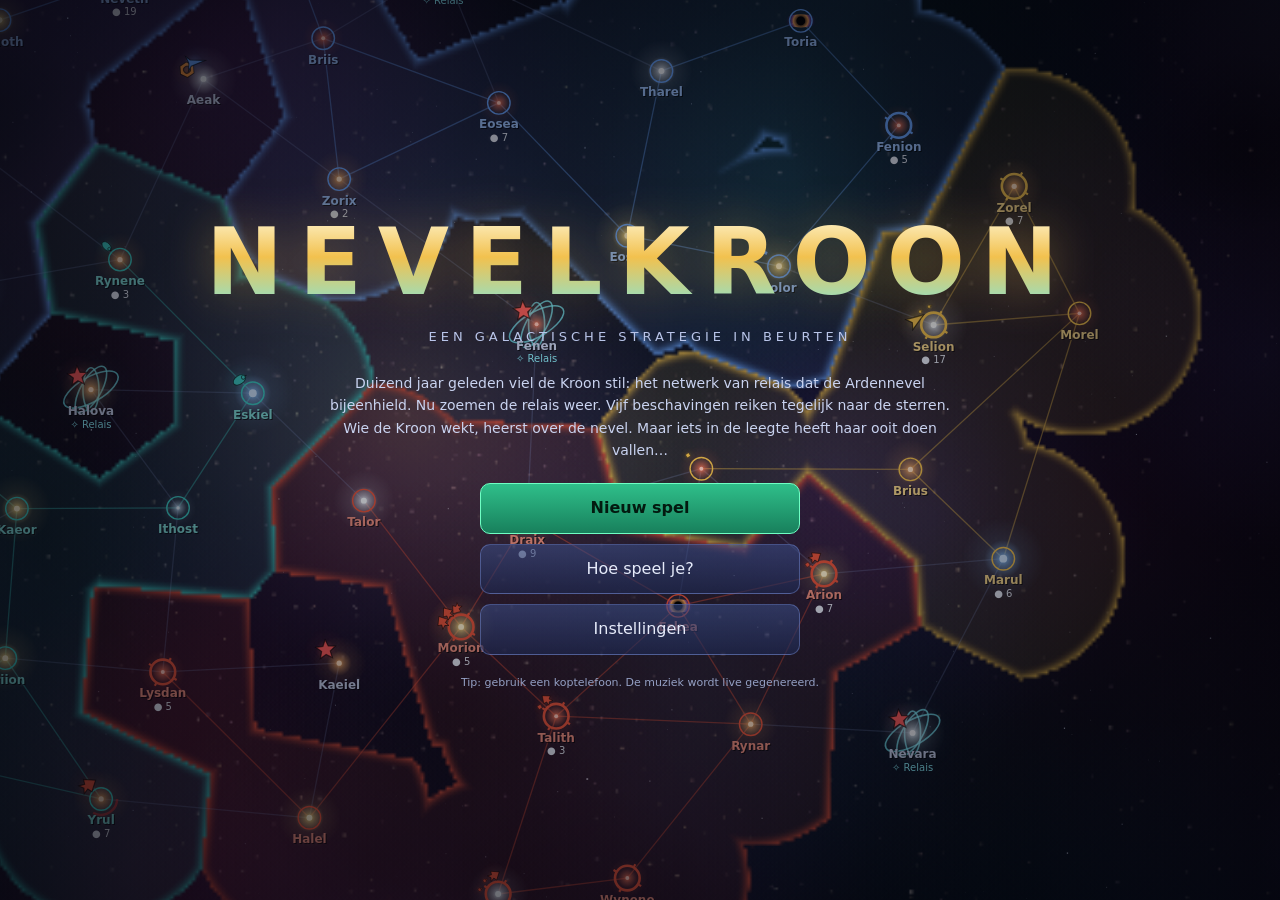
==== index.html @ b3f47a4c "Piratenbases met rooftochten - 2/3/4 verborgen piratenbases (klein/middel/groot), 3-5 sprongen van t" ====
<!DOCTYPE html>
<html lang="nl">
<head>
<meta charset="utf-8">
<meta name="viewport" content="width=device-width,initial-scale=1,maximum-scale=1,viewport-fit=cover">
<meta name="theme-color" content="#02030a">
<title>Nevelkroon</title>
<style>:root {
  --bg: rgba(9, 13, 28, 0.86);
  --bg2: rgba(20, 28, 54, 0.9);
  --line: rgba(140, 170, 255, 0.18);
  --line2: rgba(140, 170, 255, 0.35);
  --txt: #e6ebfa;
  --dim: #94a0c4;
  --mint: #8cffc8;
  --gold: #f2c14e;
  --red: #ff6b6b;
  --E: #ffd65a; --M: #ff9f5a; --R: #6fc8ff; --I: #d79bff;
  --safe-t: env(safe-area-inset-top, 0px);
  --safe-b: env(safe-area-inset-bottom, 0px);
}
* { box-sizing: border-box; -webkit-tap-highlight-color: transparent; }
html, body { margin: 0; height: 100%; overflow: hidden; background: #02030a; color: var(--txt);
  font: 14px/1.4 system-ui, -apple-system, 'Segoe UI', Roboto, Ubuntu, sans-serif; user-select: none; -webkit-user-select: none; touch-action: none; }
button { font: inherit; color: inherit; }
#map { position: fixed; inset: 0; width: 100%; height: 100%; display: block; cursor: grab; }
#map.drag { cursor: grabbing; }
.hidden { display: none !important; }

/* ---------- Buttons ---------- */
.btn { background: linear-gradient(180deg, rgba(60, 80, 140, 0.55), rgba(30, 40, 80, 0.65)); border: 1px solid var(--line2);
  border-radius: 10px; padding: 8px 12px; cursor: pointer; transition: transform .08s, background .2s, border-color .2s; white-space: nowrap; }
.btn:hover:not(:disabled) { border-color: var(--mint); background: linear-gradient(180deg, rgba(70, 100, 170, 0.7), rgba(35, 50, 100, 0.8)); }
.btn:active:not(:disabled) { transform: scale(0.96); }
.btn:disabled { opacity: 0.42; cursor: not-allowed; }
.btn.primary { background: linear-gradient(180deg, #2fbf8a, #18805c); border-color: #6fffc4; color: #031a10; font-weight: 700; }
.btn.danger { background: linear-gradient(180deg, #c0423f, #7c2321); border-color: #ff8a86; }
.btn.gold { background: linear-gradient(180deg, #e8b442, #9a6c14); border-color: #ffe08a; color: #1d1200; font-weight: 700; }
.btn.small { padding: 5px 9px; font-size: 12.5px; border-radius: 8px; }
.btn.icon { width: 40px; height: 40px; padding: 0; display: inline-grid; place-items: center; font-size: 18px; }
.row { display: flex; gap: 8px; align-items: center; flex-wrap: wrap; }
.col { display: flex; flex-direction: column; gap: 8px; }
.grow { flex: 1; }
.dim { color: var(--dim); }
.small { font-size: 12.5px; }
.tiny { font-size: 11px; }
.r-E { color: var(--E); } .r-M { color: var(--M); } .r-R { color: var(--R); } .r-I { color: var(--I); }
.neg { color: var(--red) !important; }
.pos { color: var(--mint); }
.bar { height: 6px; background: rgba(255, 255, 255, 0.08); border-radius: 4px; overflow: hidden; }
.bar > i { display: block; height: 100%; background: linear-gradient(90deg, #4ad7a0, #8cffc8); border-radius: 4px; transition: width .4s; }
.bar.red > i { background: linear-gradient(90deg, #c33, #ff7b6b); }
.bar.blue > i { background: linear-gradient(90deg, #3a8cff, #7cc8ff); }
.tag { display: inline-block; padding: 1px 7px; border-radius: 99px; font-size: 11.5px; border: 1px solid var(--line2); background: rgba(255,255,255,0.05); }
.dot { display: inline-block; width: 10px; height: 10px; border-radius: 50%; vertical-align: middle; margin-right: 4px; box-shadow: 0 0 6px currentColor; }
h1, h2, h3, h4 { margin: 0; font-weight: 700; letter-spacing: .3px; }
h3 { font-size: 15px; }
h4 { font-size: 13px; color: var(--dim); text-transform: uppercase; letter-spacing: 1.2px; margin-top: 4px; }
hr { border: 0; border-top: 1px solid var(--line); margin: 10px 0; width: 100%; }

/* ---------- Top bar ---------- */
#top { position: fixed; top: 0; left: 0; right: 0; padding: calc(8px + var(--safe-t)) 10px 8px; display: flex; gap: 8px; align-items: center;
  background: linear-gradient(180deg, rgba(4, 6, 16, 0.92), rgba(4, 6, 16, 0.55) 75%, rgba(4,6,16,0)); z-index: 10; pointer-events: none; }
#top > * { pointer-events: auto; }
.res { display: flex; gap: 6px; }
.res .r { background: var(--bg); border: 1px solid var(--line); border-radius: 10px; padding: 4px 10px; min-width: 78px; cursor: help; }
.res .r b { font-size: 15px; }
.res .r .inc { font-size: 11.5px; margin-left: 4px; }
.res .r .ic { margin-right: 4px; }
#turnlbl { background: var(--bg); border: 1px solid var(--line); border-radius: 10px; padding: 6px 10px; font-weight: 700; }
#researchBtn { min-width: 170px; text-align: left; }
#researchBtn .bar { margin-top: 3px; }
#topBtns { display: flex; gap: 6px; margin-left: auto; }

/* ---------- Banners ---------- */
#banners { position: fixed; top: calc(62px + var(--safe-t)); left: 50%; transform: translateX(-50%); z-index: 9; display: flex; flex-direction: column; gap: 6px; align-items: center; pointer-events: none; }
.banner { background: rgba(60, 10, 40, 0.88); border: 1px solid #ff4fbf; padding: 6px 14px; border-radius: 10px; font-weight: 600; box-shadow: 0 0 20px rgba(255, 47, 176, 0.35); }
.banner.kroon { background: rgba(10, 50, 60, 0.9); border-color: #66f0ff; box-shadow: 0 0 20px rgba(102, 240, 255, 0.35); }
.banner.dom { background: rgba(60, 40, 5, 0.9); border-color: var(--gold); box-shadow: 0 0 20px rgba(242, 193, 78, 0.35); }

/* ---------- Panel ---------- */
#panel { position: fixed; right: 10px; top: calc(64px + var(--safe-t)); width: 360px; max-height: calc(100% - 180px); overflow-y: auto; overflow-x: hidden;
  background: var(--bg); border: 1px solid var(--line); border-radius: 14px; padding: 12px; z-index: 8; backdrop-filter: blur(8px); -webkit-backdrop-filter: blur(8px);
  box-shadow: 0 10px 40px rgba(0,0,0,0.5); touch-action: pan-y; user-select: text; }
#panel .phead { display: flex; align-items: center; gap: 10px; margin-bottom: 8px; }
#panel .phead h2 { font-size: 18px; }
#panel .close { margin-left: auto; }
.planet { display: flex; gap: 10px; align-items: center; padding: 7px; border-radius: 10px; border: 1px solid transparent; }
.planet:hover { background: rgba(255,255,255,0.03); }
.planet.mine { border-color: var(--line2); background: rgba(140,255,200,0.04); }
.pball { width: 26px; height: 26px; border-radius: 50%; flex: none; box-shadow: inset -6px -4px 10px rgba(0,0,0,0.6), 0 0 8px rgba(255,255,255,0.08); }
.blds { display: grid; grid-template-columns: repeat(auto-fill, minmax(98px, 1fr)); gap: 6px; }
.bld { background: var(--bg2); border: 1px solid var(--line); border-radius: 9px; padding: 6px; font-size: 12px; text-align: left; cursor: pointer; }
.bld:hover:not(:disabled) { border-color: var(--mint); }
.bld:disabled { opacity: 0.4; cursor: not-allowed; }
.bld b { display: block; font-size: 12.5px; }
.slot { display: inline-flex; align-items: center; gap: 4px; padding: 3px 7px; border-radius: 7px; background: rgba(255,255,255,0.06); font-size: 12px; margin: 2px; }
.q { display: flex; align-items: center; gap: 8px; font-size: 12.5px; padding: 3px 0; }
.q .bar { flex: 1; }
.fleetrow { display: flex; align-items: center; gap: 8px; padding: 6px 8px; border-radius: 9px; background: rgba(255,255,255,0.03); margin: 3px 0; cursor: pointer; border: 1px solid transparent; }
.fleetrow:hover { border-color: var(--line2); }
.ships { display: grid; grid-template-columns: 1fr auto; gap: 2px 10px; font-size: 13px; }

/* ---------- End turn + chips ---------- */
#endturn { position: fixed; right: 16px; bottom: calc(16px + var(--safe-b)); width: 92px; height: 92px; border-radius: 50%; z-index: 9;
  background: radial-gradient(circle at 35% 30%, #4fe3ad, #127451 70%); border: 2px solid #9fffd6; color: #021a10; font-weight: 800; cursor: pointer;
  box-shadow: 0 0 30px rgba(80, 255, 180, 0.45), inset 0 -6px 16px rgba(0,0,0,0.35); display: grid; place-items: center; line-height: 1.05; font-size: 13px; text-align: center; transition: transform .1s, filter .2s; }
#endturn:active { transform: scale(0.94); }
#endturn:disabled { filter: grayscale(0.8) brightness(0.6); cursor: wait; }
#endturn big { font-size: 22px; display: block; }
#chips { position: fixed; right: 118px; bottom: calc(22px + var(--safe-b)); z-index: 9; display: flex; flex-direction: column; gap: 6px; align-items: flex-end; }
.chip { background: var(--bg); border: 1px solid var(--line2); border-radius: 99px; padding: 6px 12px; cursor: pointer; font-size: 13px; box-shadow: 0 4px 14px rgba(0,0,0,0.4); }
.chip:hover { border-color: var(--mint); }
.chip.warn { border-color: var(--gold); }
#leftBtns { position: fixed; left: 12px; bottom: calc(16px + var(--safe-b)); z-index: 9; display: flex; flex-direction: column; gap: 8px; }

/* ---------- Toasts ---------- */
#toasts { position: fixed; left: 12px; top: calc(66px + var(--safe-t)); z-index: 45; display: flex; flex-direction: column; gap: 6px; max-width: min(420px, 70vw); pointer-events: none; }
.toast { background: var(--bg); border: 1px solid var(--line2); border-left: 4px solid var(--mint); border-radius: 10px; padding: 7px 11px; font-size: 13px;
  animation: tin .3s ease-out; box-shadow: 0 6px 20px rgba(0,0,0,0.45); pointer-events: auto; cursor: pointer; }
.toast.war, .toast.combat { border-left-color: var(--red); }
.toast.crisis { border-left-color: #ff2fb0; }
.toast.big { border-left-color: var(--gold); }
.toast.tech { border-left-color: var(--R); }
.toast.err { border-left-color: var(--red); background: rgba(60, 10, 10, 0.92); }
@keyframes tin { from { opacity: 0; transform: translateX(-20px); } to { opacity: 1; transform: none; } }

/* ---------- Modal ---------- */
#modal { position: fixed; inset: 0; z-index: 40; background: rgba(2, 3, 10, 0.68); display: grid; place-items: center; padding: 14px; backdrop-filter: blur(3px); -webkit-backdrop-filter: blur(3px); }
.mbox { background: linear-gradient(180deg, rgba(16, 22, 46, 0.97), rgba(8, 11, 26, 0.97)); border: 1px solid var(--line2); border-radius: 16px; width: min(760px, 100%);
  max-height: calc(100vh - 40px - var(--safe-t) - var(--safe-b)); overflow-y: auto; padding: 18px; box-shadow: 0 20px 70px rgba(0,0,0,0.7); animation: pop .22s ease-out; touch-action: pan-y; user-select: text; }
.mbox.narrow { width: min(480px, 100%); }
.mhead { display: flex; align-items: center; gap: 10px; margin-bottom: 12px; }
.mhead h2 { font-size: 20px; }
.mhead .close { margin-left: auto; }
@keyframes pop { from { opacity: 0; transform: scale(0.95) translateY(8px); } to { opacity: 1; transform: none; } }
.cards { display: grid; grid-template-columns: repeat(auto-fit, minmax(200px, 1fr)); gap: 10px; }
.card { background: var(--bg2); border: 1px solid var(--line); border-radius: 12px; padding: 12px; cursor: pointer; text-align: left; position: relative; overflow: hidden; transition: transform .12s, border-color .2s; }
.card:hover:not(.off) { border-color: var(--mint); transform: translateY(-2px); }
.card.sel { border-color: var(--mint); box-shadow: 0 0 0 1px var(--mint), 0 0 24px rgba(140,255,200,0.2); }
.card.off { opacity: 0.45; cursor: default; }
.card .cat { position: absolute; top: 0; left: 0; right: 0; height: 3px; }
.tabs { display: flex; gap: 6px; margin-bottom: 12px; flex-wrap: wrap; }
.tabs .btn.on { border-color: var(--mint); background: linear-gradient(180deg, rgba(60, 140, 110, 0.6), rgba(25, 70, 55, 0.7)); }
.emp { display: grid; grid-template-columns: auto 1fr; gap: 12px; padding: 12px; border: 1px solid var(--line); border-radius: 12px; background: var(--bg2); margin-bottom: 10px; }
.emblem { width: 52px; height: 52px; border-radius: 12px; display: grid; place-items: center; font-size: 26px; font-weight: 900; color: #04060f; }
.logline { padding: 4px 0; border-bottom: 1px solid rgba(255,255,255,0.05); font-size: 13px; cursor: pointer; }
.logline .t { color: var(--dim); font-size: 11px; margin-right: 6px; }
table.st { width: 100%; border-collapse: collapse; font-size: 13px; }
table.st td, table.st th { padding: 5px 6px; border-bottom: 1px solid rgba(255,255,255,0.06); text-align: left; }
table.st th { color: var(--dim); font-weight: 600; font-size: 12px; }
input[type=text] { background: rgba(0,0,0,0.35); border: 1px solid var(--line2); border-radius: 9px; padding: 8px 10px; color: var(--txt); font: inherit; width: 100%; user-select: text; }
input[type=range] { width: 100%; accent-color: var(--mint); }
textarea { width: 100%; min-height: 120px; background: rgba(0,0,0,0.35); color: var(--txt); border: 1px solid var(--line2); border-radius: 9px; font: 12px monospace; user-select: text; }
.seg { display: inline-flex; border: 1px solid var(--line2); border-radius: 10px; overflow: hidden; }
.seg button { background: transparent; border: 0; padding: 7px 12px; cursor: pointer; color: var(--dim); }
.seg button.on { background: rgba(140,255,200,0.16); color: var(--txt); font-weight: 700; }
.evimg { height: 120px; border-radius: 12px; margin-bottom: 12px; overflow: hidden; position: relative; }

/* ---------- Title ---------- */
#title { position: fixed; inset: 0; z-index: 30; display: grid; place-items: center; background: radial-gradient(ellipse at center, rgba(2,3,10,0.1), rgba(2,3,10,0.75)); padding: 20px; overflow-y: auto; touch-action: pan-y; }
.logo { font-size: clamp(42px, 10vw, 92px); font-weight: 900; letter-spacing: clamp(4px, 1.6vw, 16px); text-align: center;
  background: linear-gradient(180deg, #fff7d6 10%, #f2c14e 45%, #66f0ff 100%); -webkit-background-clip: text; background-clip: text; color: transparent;
  filter: drop-shadow(0 0 24px rgba(242,193,78,0.35)); margin: 0; }
.sub { text-align: center; color: #b9c5ea; letter-spacing: 4px; text-transform: uppercase; font-size: 13px; margin-bottom: 26px; }
.menu { display: flex; flex-direction: column; gap: 10px; width: min(320px, 90vw); margin: 0 auto; }
.menu .btn { padding: 13px; font-size: 16px; }
.setup { width: min(980px, 100%); background: rgba(8, 11, 26, 0.9); border: 1px solid var(--line2); border-radius: 18px; padding: 18px; }
.fcard { min-height: 170px; }
.fcard .emblem { width: 40px; height: 40px; font-size: 20px; border-radius: 10px; }
.fcard ul { margin: 6px 0 0; padding-left: 18px; font-size: 12.5px; color: #c9d3f0; }
.opts { display: grid; grid-template-columns: repeat(auto-fit, minmax(220px, 1fr)); gap: 12px; margin: 14px 0; }
.lore { color: #c9d3f0; max-width: 620px; text-align: center; margin: 0 auto 22px; font-size: 14px; line-height: 1.6; }

/* ---------- Mobile ---------- */
@media (max-width: 760px) {
  #top { flex-wrap: wrap; gap: 5px; padding-left: 6px; padding-right: 6px; }
  .res { width: 100%; gap: 4px; }
  .res .r { flex: 1; min-width: 0; padding: 3px 5px; text-align: center; }
  .res .r b { font-size: 13px; }
  .res .r .inc { display: block; margin: 0; font-size: 10.5px; }
  #turnlbl { padding: 5px 8px; font-size: 13px; }
  #researchBtn { min-width: 0; flex: 1; font-size: 12px; padding: 6px 8px; }
  #topBtns .btn.icon { width: 36px; height: 36px; font-size: 16px; }
  #topBtns { margin-left: 0; }
  #banners { top: calc(104px + var(--safe-t)); width: 94vw; }
  #panel { left: 0; right: 0; bottom: 0; top: auto; width: auto; max-height: 50vh; border-radius: 16px 16px 0 0; padding-bottom: calc(12px + var(--safe-b)); }
  body.panel-open #endturn { bottom: calc(50vh + 10px); width: 74px; height: 74px; }
  body.panel-open #chips, body.panel-open #leftBtns { display: none; }
  #endturn { width: 80px; height: 80px; }
  #chips { right: 104px; }
  #toasts { top: calc(108px + var(--safe-t)); max-width: 86vw; }
  .mbox { padding: 14px; border-radius: 14px; }
  .cards { grid-template-columns: 1fr; }
  .setup .cards { grid-template-columns: 1fr 1fr; }
}
@media (max-width: 420px) { .setup .cards { grid-template-columns: 1fr; } }
</style>
</head>
<body>
<canvas id="map"></canvas>
<div id="hud" class="hidden">
  <div id="top"></div>
  <div id="banners"></div>
  <div id="panel" class="hidden"></div>
  <div id="chips"></div>
  <button id="endturn" data-act="endturn" title="Volgende beurt (Enter)"></button>
  <div id="leftBtns">
    <button class="btn icon" data-act="focuscap" title="Hoofdstad (H)">⌂</button>
    <button class="btn icon" data-act="zoomin" title="Inzoomen">+</button>
    <button class="btn icon" data-act="zoomout" title="Uitzoomen">−</button>
  </div>
</div>
<div id="toasts"></div>
<div id="title"></div>
<div id="modal" class="hidden"></div>
<script>
'use strict';
// ===================== NEVELKROON — statische speldata =====================

const RES_KEYS = ['E', 'M', 'R', 'I'];
const RES_NAMES = { E: 'Energie', M: 'Mineralen', R: 'Onderzoek', I: 'Invloed' };
const RES_ICONS = { E: '⚡', M: '⬢', R: '◈', I: '✦' };

// Faction definitions. Modifiers are additive multipliers (0.15 = +15%).
const FACTIONS = [
  {
    id: 'aurel', name: 'Aurelisch Verbond', short: 'Verbond', color: '#f2c14e', ship: 'arrow',
    pref: 'oceaan', aggression: 0.35, opinionGiven: 15,
    mods: { R: 0.15, I: 0.25, opinion: 15 },
    desc: 'Een democratisch verbond van kolonies die de oude Kroonarchieven bestuderen. Sterk in onderzoek en diplomatie.',
    traits: ['+15% onderzoek', '+25% invloed', 'Andere rijken mogen je (+15 opinie)'],
  },
  {
    id: 'zwerm', name: "Kh'arak Zwerm", short: 'Zwerm', color: '#e8553d', ship: 'claw',
    pref: 'woestijn', aggression: 0.75, opinionGiven: -20,
    mods: { M: 0.25, growth: 0.45, hull: 0.1, opinion: -20 },
    desc: 'Een insectoïde bijenkorf die elke wereld als broedplaats ziet. Groeit razendsnel en vreet planeten leeg.',
    traits: ['+25% mineralen', '+45% bevolkingsgroei', '+10% romp (chitinepantser)', 'Gewantrouwd (−20 opinie)'],
  },
  {
    id: 'synode', name: 'Lumen Synode', short: 'Synode', color: '#b07cff', ship: 'crystal',
    pref: 'ijs', aggression: 0.45, opinionGiven: 0,
    mods: { shield: 0.25, anomaly: 0.3, I: 0.15, R: 0.1 },
    desc: 'Kristallijne wezens met een gedeeld bewustzijn. Zij horen de Kroon zingen en willen haar wekken.',
    traits: ['+25% schilden', '+10% onderzoek', 'Betere anomalie-uitkomsten', '+15% invloed', 'Kroon-ontwaking 5 beurten korter'],
  },
  {
    id: 'tyr', name: 'Vrije Kartels van Tyr', short: 'Kartels', color: '#3fd0c9', ship: 'disc',
    pref: 'toendra', aggression: 0.4, opinionGiven: 5,
    mods: { E: 0.25, buildCost: -0.15, trade: 1 },
    desc: 'Een netwerk van handelshuizen. Alles heeft een prijs, ook vrede. Handelen tegen voordelige koersen.',
    traits: ['+25% energie', 'Gebouwen 15% goedkoper', 'Voordelige marktkoers'],
  },
  {
    id: 'ijzer', name: 'IJzeren Hegemonie', short: 'Hegemonie', color: '#6aa6ff', ship: 'blade',
    pref: 'aards', aggression: 0.9, opinionGiven: -10,
    mods: { weapon: 0.15, shipCost: -0.1, freeWar: 1, opinion: -10 },
    desc: 'Een gemilitariseerde cyborgstaat. Zij geloven dat alleen de sterkste de Kroon verdient.',
    traits: ['+15% wapenschade', 'Schepen 10% goedkoper', 'Oorlog verklaren kost geen invloed'],
  },
];

const PLANET_TYPES = {
  aards:    { name: 'Aards',       hab: 1.0, color: '#4f9d5d', color2: '#2f6fa8' },
  oceaan:   { name: 'Oceaan',      hab: 0.85, color: '#2a74c9', color2: '#1d4f8f' },
  woestijn: { name: 'Woestijn',    hab: 0.75, color: '#d39b4a', color2: '#a86e2d' },
  toendra:  { name: 'Toendra',     hab: 0.75, color: '#8a9e7a', color2: '#5e6f55' },
  ijs:      { name: 'IJs',         hab: 0.65, color: '#cfe8f5', color2: '#8fb7d0' },
  gaia:     { name: 'Gaia',        hab: 1.25, color: '#5fd17a', color2: '#2f9fbf' },
  kaal:     { name: 'Kaal',        hab: 0, color: '#8b8580', color2: '#5a5550', dep: { M: 1 } },
  gas:      { name: 'Gasreus',     hab: 0, color: '#c9a37a', color2: '#9a6f50', dep: { E: 1 } },
  asteroid: { name: 'Asteroïden',  hab: 0, color: '#7a7068', color2: '#4a4440', dep: { M: 2 } },
  lava:     { name: 'Lava',        hab: 0, color: '#d2502d', color2: '#6a1f12', dep: { M: 1 } },
};
const HABITABLE = ['aards', 'oceaan', 'woestijn', 'toendra', 'ijs', 'gaia'];

const STAR_TYPES = {
  geel:    { name: 'Gele ster',      color: '#ffe08a', r: 9,  weight: 30 },
  oranje:  { name: 'Oranje ster',    color: '#ffb36b', r: 8,  weight: 22 },
  rood:    { name: 'Rode dwerg',     color: '#ff7a5c', r: 6,  weight: 22 },
  wit:     { name: 'Witte ster',     color: '#eef4ff', r: 9,  weight: 10 },
  blauw:   { name: 'Blauwe reus',    color: '#8cc4ff', r: 12, weight: 8, dep: { E: 1 } },
  neutron: { name: 'Neutronenster',  color: '#c6e6ff', r: 5,  weight: 4, dep: { R: 2 } },
  gat:     { name: 'Zwart gat',      color: '#000000', r: 10, weight: 4, dep: { E: 2, R: 1 } },
};

// Buildings. out = production, up = energy upkeep. req = tech id.
const BUILDINGS = {
  kern:      { name: 'Hoofdstad-kern', out: { E: 6, M: 6, R: 4, I: 2 }, up: 0, cost: 0, turns: 0, noSlot: true, hidden: true },
  mijn:      { name: 'Mijnbouwcomplex', out: { M: 4 }, up: 0.5, cost: 70, turns: 3, icon: '⬢' },
  centrale:  { name: 'Fusiecentrale', out: { E: 4.5 }, up: 0, cost: 70, turns: 3, icon: '⚡' },
  lab:       { name: 'Onderzoekslab', out: { R: 4 }, up: 1, cost: 90, turns: 3, icon: '◈' },
  werf:      { name: 'Scheepswerf', out: {}, up: 1, cost: 110, turns: 4, icon: '⚓', unique: true, desc: 'Maakt scheepsbouw mogelijk.' },
  habitat:   { name: 'Habitatkoepel', out: {}, up: 1, cost: 100, turns: 3, icon: '⌂', req: 'so_habitat', pop: 3, unique: true, desc: '+3 max. bevolking' },
  admin:     { name: 'Bestuurscentrum', out: { I: 1.5 }, up: 2, cost: 140, turns: 4, icon: '✦', req: 'so_admin', unique: true },
  fabriek:   { name: 'Nano-fabriek', out: { M: 8 }, up: 2, cost: 200, turns: 5, icon: '⬢', req: 'en_mining2' },
  reactor:   { name: 'Singulariteitsreactor', out: { E: 9 }, up: 0, cost: 200, turns: 5, icon: '⚡', req: 'ph_power2' },
  archief:   { name: 'Kroonarchief', out: { R: 9 }, up: 3, cost: 220, turns: 5, icon: '◈', req: 'ph_ai' },
  schild:    { name: 'Planetair schild', out: {}, up: 2, cost: 160, turns: 4, icon: '⛨', req: 'so_defense', unique: true, desc: 'Verdedigt de planeet en verlengt belegeringen met 3 beurten.' },
};

// Ships. cost in minerals (M) unless noted.
const SHIPS = {
  verkenner: { name: 'Verkenner', civ: true, cost: 50, turns: 2, up: 0.5, hp: 20, atk: 0, sh: 0, ev: 0.5, desc: 'Snel (2 sprongen per beurt) en het enige schip dat anomalieën kan onderzoeken.' },
  bouwschip: { name: 'Bouwschip', civ: true, cost: 70, turns: 2, up: 0.5, hp: 25, atk: 0, sh: 0, ev: 0.2, desc: 'Bouwt buitenposten en sterrenbases.' },
  kolonie:   { name: 'Kolonieschip', civ: true, cost: 150, costI: 3, turns: 4, up: 1, hp: 30, atk: 0, sh: 0, ev: 0, desc: 'Sticht een nieuwe kolonie op een bewoonbare planeet.' },
  korvet:    { name: 'Korvet', cost: 40, turns: 2, up: 0.4, hp: 25, atk: 5, sh: 0, ev: 0.3, size: 1 },
  fregat:    { name: 'Fregat', cost: 90, turns: 3, up: 0.8, hp: 45, atk: 11, sh: 15, ev: 0.12, size: 2, req: 'en_frigate' },
  kruiser:   { name: 'Kruiser', cost: 190, turns: 4, up: 1.6, hp: 110, atk: 22, sh: 40, ev: 0.05, size: 3, req: 'en_cruiser' },
  slagschip: { name: 'Slagschip', cost: 420, turns: 6, up: 3.5, hp: 260, atk: 52, sh: 90, ev: 0, size: 4, req: 'en_battleship' },
  titaan:    { name: 'Titaan', cost: 1100, turns: 10, up: 9, hp: 700, atk: 130, sh: 250, ev: 0, size: 6, req: 'en_titan', unique: true, desc: 'Vlaggenschip: +15% schade voor de hele vloot.' },
};
const WARSHIPS = ['korvet', 'fregat', 'kruiser', 'slagschip', 'titaan'];

const STARBASES = [
  null,
  { name: 'Buitenpost', atk: 3, hp: 80, up: 0 },
  { name: 'Sterrenbasis', atk: 18, hp: 380, up: 1.5, cost: 200, turns: 4, req: 'en_starbase' },
  { name: 'Citadel', atk: 55, hp: 1150, up: 4, cost: 500, turns: 6, req: 'en_citadel' },
];

// Monsters / neutrals: ships with atk/hp/sh
const MONSTERS = {
  kristal:  { name: 'Kristalzwerm', ships: [['kristalsplinter', 5]], loot: { M: 120, R: 40 } },
  wachter:  { name: 'Oude Wachter', ships: [['wachter', 1]], loot: { R: 300, E: 200 } },
  draak:    { name: 'Nevelleviathan', ships: [['leviathan', 1]], loot: { M: 600, E: 600, R: 400 } },
  piraten:  { name: 'Piratenbende', ships: [['piraat', 4]], loot: { E: 150, M: 100 } },
  ontwaakt: { name: 'Ontwaakt oorlogsschip', ships: [['oudschip', 1]], loot: { R: 120 } },
  piratenbasis: { name: 'Piratenbasis', ships: [['basis', 1], ['piraat', 2]], loot: { E: 250, M: 200, I: 10 } },
  rovers:   { name: 'Piratenrovers', ships: [], loot: { E: 40, M: 30 } },
};
const MONSTER_SHIPS = {
  kristalsplinter: { name: 'Kristalsplinter', hp: 45, atk: 7, sh: 0, ev: 0.2 },
  wachter:         { name: 'Oude Wachter', hp: 1700, atk: 120, sh: 300, ev: 0 },
  leviathan:       { name: 'Nevelleviathan', hp: 4200, atk: 260, sh: 500, ev: 0 },
  piraat:          { name: 'Piratenkaper', hp: 50, atk: 8, sh: 10, ev: 0.15 },
  basis:           { name: 'Piratenbasis', hp: 700, atk: 18, sh: 120, ev: 0, structure: true },
  oudschip:        { name: 'Oud oorlogsschip', hp: 200, atk: 25, sh: 40, ev: 0 },
  jager:           { name: 'Leegtejager', hp: 70, atk: 15, sh: 10, ev: 0.15 },
  verslinder:      { name: 'Verslinder', hp: 320, atk: 60, sh: 60, ev: 0 },
  scheur:          { name: 'Leegtescheur', hp: 5200, atk: 80, sh: 500, ev: 0, structure: true },
};

// Technology. cat: ph (natuurkunde), en (techniek), so (maatschappij)
// eff: modifier increments; unlock: text
const TECHS = [
  // ---- Tier 1
  { id: 'ph_lasers', cat: 'ph', tier: 1, name: 'Gefocuste lasers', eff: { weapon: 0.15 }, txt: '+15% wapenschade' },
  { id: 'ph_shields', cat: 'ph', tier: 1, name: 'Deflectorschilden', eff: { shield: 0.25 }, txt: '+25% schilden' },
  { id: 'ph_power', cat: 'ph', tier: 1, name: 'Koude fusie', eff: { E: 0.15 }, txt: '+15% energie' },
  { id: 'ph_labs', cat: 'ph', tier: 1, name: 'Kwantumcomputers', eff: { R: 0.15 }, txt: '+15% onderzoek' },
  { id: 'ph_sensors', cat: 'ph', tier: 1, name: 'Dieptesensoren', eff: { vision: 1, anomaly: 0.1 }, txt: '+1 zichtbereik, betere anomalieën' },
  { id: 'en_mining', cat: 'en', tier: 1, name: 'Diepe mijnbouw', eff: { M: 0.15 }, txt: '+15% mineralen' },
  { id: 'en_frigate', cat: 'en', tier: 1, name: 'Fregatrompen', eff: {}, txt: 'Ontgrendelt Fregat' },
  { id: 'en_starbase', cat: 'en', tier: 1, name: 'Sterrenbasisbouw', eff: {}, txt: 'Buitenposten upgraden tot Sterrenbasis' },
  { id: 'en_armor', cat: 'en', tier: 1, name: 'Composietpantser', eff: { hull: 0.2 }, txt: '+20% romp' },
  { id: 'so_growth', cat: 'so', tier: 1, name: 'Genetische optimalisatie', eff: { growth: 0.3 }, txt: '+30% bevolkingsgroei' },
  { id: 'so_habitat', cat: 'so', tier: 1, name: 'Habitatkoepels', eff: {}, txt: 'Ontgrendelt Habitatkoepel (+3 bevolking)' },
  { id: 'so_admin', cat: 'so', tier: 1, name: 'Planetaire administratie', eff: { I: 0.1, slots: 1 }, txt: '+1 bouwplaats, Bestuurscentrum' },
  { id: 'so_xeno', cat: 'so', tier: 1, name: 'Xenologie', eff: { anomaly: 0.25 }, txt: 'Betere anomalie-uitkomsten' },
  // ---- Tier 2
  { id: 'ph_plasma', cat: 'ph', tier: 2, name: 'Plasmawapens', req: ['ph_lasers'], eff: { weapon: 0.25 }, txt: '+25% wapenschade' },
  { id: 'ph_shields2', cat: 'ph', tier: 2, name: 'Fasevelden', req: ['ph_shields'], eff: { shield: 0.4 }, txt: '+40% schilden' },
  { id: 'ph_power2', cat: 'ph', tier: 2, name: 'Nulpuntenergie', req: ['ph_power'], eff: { E: 0.2 }, txt: '+20% energie, Singulariteitsreactor' },
  { id: 'ph_ai', cat: 'ph', tier: 2, name: 'Synthetische intelligentie', req: ['ph_labs'], eff: { R: 0.2 }, txt: '+20% onderzoek, Kroonarchief' },
  { id: 'en_cruiser', cat: 'en', tier: 2, name: 'Kruiserrompen', req: ['en_frigate'], eff: {}, txt: 'Ontgrendelt Kruiser' },
  { id: 'en_mining2', cat: 'en', tier: 2, name: 'Asteroïderaffinage', req: ['en_mining'], eff: { M: 0.2 }, txt: '+20% mineralen, Nano-fabriek' },
  { id: 'en_drive', cat: 'en', tier: 2, name: 'Hyperdrive II', req: ['ph_sensors'], eff: { speed: 1 }, txt: 'Schepen springen 2 stelsels per beurt' },
  { id: 'en_armor2', cat: 'en', tier: 2, name: 'Neutroniumpantser', req: ['en_armor'], eff: { hull: 0.35 }, txt: '+35% romp' },
  { id: 'en_automation', cat: 'en', tier: 2, name: 'Robotassemblage', req: ['en_mining'], eff: { buildTime: 1, shipCost: -0.1 }, txt: 'Bouwtijd −1, schepen 10% goedkoper' },
  { id: 'so_terra', cat: 'so', tier: 2, name: 'Terravorming', req: ['so_growth'], eff: { maxPop: 0.15 }, txt: '+15% max. bevolking' },
  { id: 'so_diplo', cat: 'so', tier: 2, name: 'Interstellaire diplomatie', req: ['so_admin'], eff: { opinion: 20, I: 0.1 }, txt: '+20 opinie, +10% invloed' },
  { id: 'so_defense', cat: 'so', tier: 2, name: 'Planetaire verdediging', req: ['en_armor'], eff: {}, txt: 'Ontgrendelt Planetair schild' },
  { id: 'so_unity', cat: 'so', tier: 2, name: 'Gedeelde idealen', req: ['so_admin'], eff: { I: 0.3 }, txt: '+30% invloed' },
  // ---- Tier 3
  { id: 'ph_lance', cat: 'ph', tier: 3, name: 'Tachyonlansen', req: ['ph_plasma'], eff: { weapon: 0.35 }, txt: '+35% wapenschade' },
  { id: 'ph_shields3', cat: 'ph', tier: 3, name: 'Hyperschilden', req: ['ph_shields2'], eff: { shield: 0.5 }, txt: '+50% schilden' },
  { id: 'ph_relay', cat: 'ph', tier: 3, name: 'Kroonresonantie', req: ['ph_ai', 'ph_sensors'], eff: { R: 0.1 }, txt: 'Onthult alle Kroonrelais, +10% onderzoek' },
  { id: 'en_battleship', cat: 'en', tier: 3, name: 'Slagschiprompen', req: ['en_cruiser'], eff: {}, txt: 'Ontgrendelt Slagschip' },
  { id: 'en_citadel', cat: 'en', tier: 3, name: 'Citadellen', req: ['en_starbase', 'en_armor2'], eff: {}, txt: 'Sterrenbasis upgraden tot Citadel' },
  { id: 'so_arcology', cat: 'so', tier: 3, name: 'Arcologieën', req: ['so_terra'], eff: { maxPop: 0.25, slots: 1 }, txt: '+25% max. bevolking, +1 bouwplaats' },
  { id: 'so_harmony', cat: 'so', tier: 3, name: 'Galactische harmonie', req: ['so_unity', 'so_diplo'], eff: { E: 0.1, M: 0.1, R: 0.1 }, txt: '+10% energie, mineralen en onderzoek' },
  // ---- Tier 4
  { id: 'en_titan', cat: 'en', tier: 4, name: 'Titanen', req: ['en_battleship', 'ph_lance'], eff: {}, txt: 'Ontgrendelt Titaan' },
  { id: 'en_armor3', cat: 'en', tier: 4, name: 'Kroonlegering', req: ['en_armor2', 'ph_relay'], eff: { hull: 0.5 }, txt: '+50% romp' },
  { id: 'ph_kroon', cat: 'ph', tier: 4, name: 'De Kroonsleutel', req: ['ph_relay'], eff: {}, txt: 'Maakt het ontwaken van de Kroon mogelijk' },
];
const TECH_COST = { 1: 110, 2: 300, 3: 650, 4: 1150, 5: 900 };
const TECH_BY_ID = Object.fromEntries(TECHS.map(t => [t.id, t]));
const CAT_NAMES = { ph: 'Natuurkunde', en: 'Techniek', so: 'Maatschappij' };
const CAT_COLORS = { ph: '#5ab8ff', en: '#ffb04a', so: '#7be38a' };

// Anomaly events. Each choice has an `fx` key resolved in logic.js
const ANOMALIES = [
  { id: 'wrak', title: 'Verlaten wrak', text: 'De verkenner vindt een eeuwenoud wrak, half bedekt met ijs. Het schip draagt geen bekend embleem.',
    choices: [{ t: 'Berg de onderdelen', fx: { M: 90 } }, { t: 'Bestudeer de systemen', fx: { R: 70 } }] },
  { id: 'resonantie', title: 'Kristallijne resonantie', text: 'Een maan trilt op een frequentie die de sensoren laat gloeien. Er zit enorm veel energie in opgesloten.',
    choices: [{ t: 'Oogst de energie (risico)', fx: { E: 160, risk: 0.25 } }, { t: 'Meet alleen de frequentie', fx: { R: 35 } }] },
  { id: 'sonde', title: 'Oude sonde', text: 'Een kleine sonde van de Kroon zweeft nog steeds rond. Zijn geheugen is beschadigd maar leesbaar.',
    choices: [{ t: 'Ontcijfer het geheugen', fx: { research: 0.5 } }, { t: 'Verkoop de data', fx: { E: 80, I: 5 } }] },
  { id: 'slaper', title: 'Slapend oorlogsschip', text: 'Een gigantisch schip drijft zonder energie door het stelsel. Zijn reactor lijkt nog intact.',
    choices: [{ t: 'Wek het schip (riskant)', fx: { wake: 1 } }, { t: 'Haal de databanken leeg', fx: { R: 45 } }] },
  { id: 'gaia', title: 'Gaia-echo', text: 'Biologische signalen wijzen op een oud terravormingsproject. Een van de planeten hier kan een paradijs worden.',
    choices: [{ t: 'Activeer de terravormers', fx: { gaia: 1 } }] },
  { id: 'gordel', title: 'Rijke asteroïdengordel', text: 'De gordel in dit stelsel blijkt vol zeldzame metalen te zitten.',
    choices: [{ t: 'Registreer de vondst', fx: { depM: 3 } }] },
  { id: 'tijd', title: 'Tijdsverstoring', text: 'De klokken aan boord lopen terug. Het team keert terug met metingen van… morgen?',
    choices: [{ t: 'Analyseer de metingen', fx: { R: 100 } }, { t: 'Vergeet het snel', fx: { I: 8 } }] },
  { id: 'echo', title: 'Echo van de Kroon', text: 'Een fluisterend signaal toont een kaart: vijf lichtpunten verspreid door de nevel. De Kroonrelais!',
    choices: [{ t: 'Leg de coördinaten vast', fx: { reveal: 1, R: 30 } }] },
  { id: 'vluchtelingen', title: 'Vluchtelingen', text: 'Een konvooi vluchtelingen van een vernietigde wereld vraagt om onderdak.',
    choices: [{ t: 'Bied ze een thuis (−40 energie)', fx: { E: -40, pop: 2, I: 5 } }, { t: 'Stuur ze weg', fx: {} }] },
  { id: 'piraten', title: 'Piratenbasis', text: 'In een asteroïde zit een verborgen piratenbasis. Ze zijn nog niet vijandig — nog niet.',
    choices: [{ t: 'Koop ze af (−60 energie)', fx: { E: -60, I: 3 } }, { t: 'Negeer ze', fx: { pirates: 1, R: 20 } }] },
  { id: 'nevel', title: 'Zingende nevel', text: 'Het gas in dit stelsel trilt als een koor. De bemanning voelt zich geïnspireerd.',
    choices: [{ t: 'Neem de klanken op', fx: { I: 18 } }, { t: 'Bestudeer de gasdynamica', fx: { R: 55 } }] },
  { id: 'materie', title: 'Donkere materie', text: 'Een concentratie donkere materie buigt het licht. Een perfecte plek voor onderzoek.',
    choices: [{ t: 'Plaats meetstations', fx: { depR: 2 } }] },
  { id: 'artefact', title: 'Fluisterend artefact', text: 'Een zwart artefact spreekt in de dromen van de bemanning. Het belooft kennis — tegen een prijs.',
    choices: [{ t: 'Gebruik het artefact', fx: { modR: 0.1, opinionAll: -10 } }, { t: 'Vernietig het', fx: { E: 50, I: 5 } }] },
  { id: 'bibliotheek', title: 'Voorloperbibliotheek', text: 'Een complete bibliotheek van de Kroonbouwers! De kennis is overweldigend.',
    choices: [{ t: 'Download alles', fx: { research: 1 } }] },
  { id: 'kwallen', title: 'Ruimtekwallen', text: 'Een kudde gigantische ruimtekwallen trekt door het stelsel.',
    choices: [{ t: 'Volg en bestudeer ze', fx: { R: 50 } }, { t: 'Oogst hun gloei-organen', fx: { E: 100, I: -3 } }] },
  { id: 'erts', title: 'Levend erts', text: 'Mineralen die langzaam groeien. Als je ze laat rusten, worden ze meer.',
    choices: [{ t: 'Delf nu', fx: { M: 120 } }, { t: 'Laat groeien', fx: { depM: 2 } }] },
];

const EMPIRE_EVENTS = [
  { title: 'Wetenschappelijke doorbraak', text: 'Je onderzoekers boeken een onverwacht succes.', fx: { R: 60 } },
  { title: 'Mijnstoring', text: 'Een aardbeving legt een belangrijke mijn stil.', fx: { M: -40 } },
  { title: 'Volksfeest', text: 'Een feest van honderd dagen versterkt het saamhorigheidsgevoel.', fx: { I: 10 } },
  { title: 'Zonnevlam', text: 'Een zonnevlam beschadigt het energienet.', fx: { E: -50 } },
  { title: 'Rijke vondst', text: 'Prospectors vinden een ader puur iridium.', fx: { M: 80 } },
  { title: 'Handelsdelegatie', text: 'Vrije handelaren betalen voor doorgang.', fx: { E: 70 } },
  { title: 'Babyboom', text: 'De bevolking groeit sneller dan verwacht.', fx: { pop: 1 } },
];

const NAME_A = ['Vel', 'Ar', 'Dun', 'Kor', 'Ise', 'Mar', 'Tal', 'Oro', 'Zen', 'Hal', 'Bri', 'Cy', 'Eos', 'Fen', 'Gal', 'Ith', 'Jor', 'Kae', 'Lys', 'Nym', 'Or', 'Pyr', 'Quo', 'Ryn', 'Sel', 'Tor', 'Ul', 'Vas', 'Wyn', 'Xal', 'Yr', 'Zor', 'Ae', 'Ben', 'Dra', 'Esk', 'Hel', 'Kal', 'Mor', 'Nev', 'Sol', 'Thar'];
const NAME_B = ['dan', 'ia', 'or', 'ex', 'ion', 'ara', 'en', 'is', 'us', 'eth', 'ion', 'ova', 'ir', 'oth', 'ane', 'el', 'ith', 'um', 'ax', 'yra', 'ost', 'ene', 'ar', 'ix', 'ros', 'ea', 'ul', 'iel', 'ak', 'on'];
const NAME_C = ['', '', '', '', ' Prime', ' Majoris', ' Minor', ' Nova', '', ' Ultima', '', ''];
const ROMAN = ['I', 'II', 'III', 'IV', 'V', 'VI'];

// Edicts: temporary empire-wide boosts bought with influence
const EDICTS = {
  mijnbouw:   { name: 'Mijnbouwoffensief', cost: 50, turns: 12, eff: { M: 0.25 }, txt: '+25% mineralen' },
  energie:    { name: 'Netwerkoptimalisatie', cost: 50, turns: 12, eff: { E: 0.25 }, txt: '+25% energie' },
  onderzoek:  { name: 'Onderzoeksprioriteit', cost: 60, turns: 12, eff: { R: 0.25 }, txt: '+25% onderzoek' },
  oorlog:     { name: 'Oorlogseconomie', cost: 60, turns: 12, eff: { shipCost: -0.2, weapon: 0.1 }, txt: 'Schepen 20% goedkoper, +10% wapens' },
  groei:      { name: 'Bevolkingsprogramma', cost: 40, turns: 12, eff: { growth: 0.5 }, txt: '+50% bevolkingsgroei' },
};

const DIFFICULTY = {
  makkelijk: { name: 'Makkelijk', ai: 0.8, crisis: 0.7 },
  normaal: { name: 'Normaal', ai: 1.0, crisis: 1.0 },
  zwaar: { name: 'Zwaar', ai: 1.3, crisis: 1.3 },
};
const GALAXY_SIZES = {
  klein: { name: 'Klein', n: 32, w: 1700, h: 1200 },
  middel: { name: 'Middel', n: 50, w: 2200, h: 1550 },
  groot: { name: 'Groot', n: 75, w: 2800, h: 1950 },
};

const RULES = {
  outpostCostM: 60, outpostBaseI: 3, outpostPerSystems: 5, outpostTurns: 2,
  warCostI: 25, pactCostI: 10, giftE: 100,
  siegeTurns: 3, shieldSiegeBonus: 3,
  pirateBases: { klein: 2, middel: 3, groot: 4 }, pirateFirstRaid: 12, pirateRaidMin: 9, pirateRaidMax: 15, pirateMaxRaiders: 2,
  crisisTurn: 125, crisisWaveEvery: 7,
  kroonCostI: 120, kroonCostE: 400, kroonTurns: 15, kroonRelaysNeeded: 3,
  dominationShare: 0.6, dominationTurns: 12, turnLimit: 250,
  marketRate: 3, marketRateTyr: 1.6,
  combatRounds: 5,
};

const DATA = { RES_KEYS, RES_NAMES, RES_ICONS, FACTIONS, PLANET_TYPES, HABITABLE, STAR_TYPES, BUILDINGS, SHIPS, WARSHIPS, STARBASES, MONSTERS, MONSTER_SHIPS, TECHS, TECH_COST, TECH_BY_ID, CAT_NAMES, CAT_COLORS, ANOMALIES, EMPIRE_EVENTS, EDICTS, NAME_A, NAME_B, NAME_C, ROMAN, DIFFICULTY, GALAXY_SIZES, RULES };

// ===================== NEVELKROON — kernlogica (geen DOM) =====================
const D = DATA;

// ---------- Deterministic RNG (mulberry32), state lives in G.rng ----------
function rnd(G) {
  G.rng = (G.rng + 0x6D2B79F5) | 0;
  let t = G.rng;
  t = Math.imul(t ^ (t >>> 15), t | 1);
  t ^= t + Math.imul(t ^ (t >>> 7), t | 61);
  return ((t ^ (t >>> 14)) >>> 0) / 4294967296;
}
const rint = (G, a, b) => a + Math.floor(rnd(G) * (b - a + 1));
const pick = (G, arr) => arr[Math.floor(rnd(G) * arr.length)];
function shuffle(G, arr) {
  for (let i = arr.length - 1; i > 0; i--) { const j = Math.floor(rnd(G) * (i + 1)); [arr[i], arr[j]] = [arr[j], arr[i]]; }
  return arr;
}
function wpick(G, items, wfn) {
  let tot = 0; for (const it of items) tot += Math.max(0, wfn(it));
  if (tot <= 0) return null;
  let r = rnd(G) * tot;
  for (const it of items) { r -= Math.max(0, wfn(it)); if (r <= 0) return it; }
  return items[items.length - 1];
}

class GameError extends Error {}
const fail = (msg) => { throw new GameError(msg); };

// ---------- Geometry ----------
function segCross(a, b, c, d) {
  const o = (p, q, r) => Math.sign((q.x - p.x) * (r.y - p.y) - (q.y - p.y) * (r.x - p.x));
  if (a === c || a === d || b === c || b === d) return false;
  return o(a, b, c) !== o(a, b, d) && o(c, d, a) !== o(c, d, b);
}
function distPointSeg(p, a, b) {
  const dx = b.x - a.x, dy = b.y - a.y;
  const t = Math.max(0, Math.min(1, ((p.x - a.x) * dx + (p.y - a.y) * dy) / (dx * dx + dy * dy)));
  return Math.hypot(p.x - (a.x + t * dx), p.y - (a.y + t * dy));
}
const dist = (a, b) => Math.hypot(a.x - b.x, a.y - b.y);

// ---------- Graph helpers ----------
function bfsDist(G, from) {
  const d = new Array(G.systems.length).fill(Infinity);
  const q = [from]; d[from] = 0;
  for (let i = 0; i < q.length; i++) {
    const s = q[i];
    for (const n of G.systems[s].lanes) if (d[n] === Infinity) { d[n] = d[s] + 1; q.push(n); }
  }
  return d;
}
function multiBfs(G, sources) {
  const d = new Array(G.systems.length).fill(Infinity);
  const q = [];
  for (const s of sources) { d[s] = 0; q.push(s); }
  for (let i = 0; i < q.length; i++) {
    const s = q[i];
    for (const n of G.systems[s].lanes) if (d[n] === Infinity) { d[n] = d[s] + 1; q.push(n); }
  }
  return d;
}
/** Shortest path (by jumps) excluding start. `avoid(sysId)` blocks intermediate nodes. Returns null if unreachable. */
function findPath(G, from, to, avoid) {
  if (from === to) return [];
  const prev = new Array(G.systems.length).fill(-1);
  prev[from] = from;
  const q = [from];
  for (let i = 0; i < q.length; i++) {
    const s = q[i];
    for (const n of G.systems[s].lanes) {
      if (prev[n] !== -1) continue;
      if (n !== to && avoid && avoid(n)) continue;
      prev[n] = s;
      if (n === to) {
        const path = [to];
        let c = s;
        while (c !== from) { path.unshift(c); c = prev[c]; }
        return path;
      }
      q.push(n);
    }
  }
  return null;
}
function isConnected(G) {
  const d = bfsDist(G, 0);
  return d.every(x => x < Infinity);
}

// ---------- Names ----------
function makeName(G, used) {
  for (let i = 0; i < 200; i++) {
    const n = pick(G, D.NAME_A) + pick(G, D.NAME_B) + (rnd(G) < 0.18 ? pick(G, D.NAME_C) : '');
    if (!used.has(n)) { used.add(n); return n; }
  }
  const n = 'Stelsel ' + used.size; used.add(n); return n;
}

// ---------- Galaxy generation ----------
function generateGalaxy(G, sizeKey) {
  const cfg = D.GALAXY_SIZES[sizeKey];
  if (!cfg) fail('Onbekende stelselgrootte');
  const { n, w, h } = cfg;
  G.w = w; G.h = h;
  const cx = w / 2, cy = h / 2;
  let minD = Math.sqrt(w * h / n) * 0.66;
  const pts = [];
  let attempts = 0;
  while (pts.length < n) {
    attempts++;
    if (attempts % 4000 === 0) minD *= 0.93;
    const r = Math.sqrt(rnd(G));
    if (r < 0.1) continue;
    const th = rnd(G) * Math.PI * 2;
    const arm = Math.cos(2 * (th - r * 3.2));
    if (rnd(G) > 0.4 + 0.6 * (arm + 1) / 2) continue;
    const p = { x: cx + r * Math.cos(th) * w * 0.46, y: cy + r * Math.sin(th) * h * 0.46 };
    if (pts.some(q => dist(p, q) < minD)) continue;
    pts.push(p);
  }
  const used = new Set();
  G.systems = pts.map((p, i) => ({
    id: i, x: Math.round(p.x), y: Math.round(p.y), name: makeName(G, used),
    star: 'geel', planets: [], lanes: [], owner: null, starbase: { level: 0, hp: 0 },
    dep: { E: 0, M: 0, R: 0 }, anomaly: false, relay: false, siege: null, blight: false,
  }));
  buildLanes(G, minD);
  for (const s of G.systems) populateSystem(G, s);
}

function buildLanes(G, minD) {
  const S = G.systems;
  const cand = [];
  for (let i = 0; i < S.length; i++) {
    const near = S.map((s, j) => [j, dist(S[i], s)]).filter(([j]) => j !== i).sort((a, b) => a[1] - b[1]).slice(0, 5);
    for (const [j, dd] of near) if (dd < minD * 2.4 && i < j) cand.push([i, j, dd]);
    for (const [j, dd] of near) if (dd < minD * 2.4 && j < i) cand.push([j, i, dd]);
  }
  const seen = new Set();
  const edges = [];
  cand.sort((a, b) => a[2] - b[2]);
  const ok = (i, j) => {
    for (const [a, b] of edges) if (segCross(S[i], S[j], S[a], S[b])) return false;
    for (const s of S) if (s.id !== i && s.id !== j && distPointSeg(s, S[i], S[j]) < minD * 0.28) return false;
    return true;
  };
  const add = (i, j) => { edges.push([i, j]); S[i].lanes.push(j); S[j].lanes.push(i); seen.add(i + '-' + j); };
  for (const [i, j] of cand) {
    if (seen.has(i + '-' + j)) continue;
    if (S[i].lanes.length >= 5 || S[j].lanes.length >= 5) continue;
    if (ok(i, j)) add(i, j);
  }
  // connect components
  for (let guard = 0; guard < 200 && !isConnected(G); guard++) {
    const d = bfsDist(G, 0);
    let best = null;
    for (let i = 0; i < S.length; i++) for (let j = 0; j < S.length; j++) {
      if (d[i] === Infinity || d[j] !== Infinity) continue;
      const dd = dist(S[i], S[j]);
      const pen = ok(i, j) ? 0 : 1e6;
      if (!best || dd + pen < best[2]) best = [i, j, dd + pen];
    }
    add(Math.min(best[0], best[1]), Math.max(best[0], best[1]));
  }
  // prune for chokepoints
  shuffle(G, edges);
  for (let k = edges.length - 1; k >= 0; k--) {
    const [a, b] = edges[k];
    if (S[a].lanes.length < 3 || S[b].lanes.length < 3 || rnd(G) > 0.3) continue;
    S[a].lanes = S[a].lanes.filter(x => x !== b); S[b].lanes = S[b].lanes.filter(x => x !== a);
    if (!isConnected(G)) { S[a].lanes.push(b); S[b].lanes.push(a); } else edges.splice(k, 1);
  }
  G.lanes = edges.map(([a, b]) => [a, b]);
}

const PLANET_WEIGHTS = { kaal: 22, gas: 15, asteroid: 10, lava: 8, aards: 4, oceaan: 6, woestijn: 7, toendra: 6, ijs: 7, gaia: 0.6 };
function populateSystem(G, s) {
  const st = wpick(G, Object.keys(D.STAR_TYPES), k => D.STAR_TYPES[k].weight);
  s.star = st;
  const np = rint(G, 1, 5);
  s.planets = [];
  for (let i = 0; i < np; i++) {
    let type = wpick(G, Object.keys(PLANET_WEIGHTS), k => PLANET_WEIGHTS[k]);
    if (st === 'gat' && D.HABITABLE.includes(type)) type = 'kaal';
    s.planets.push(makePlanet(G, s, type, i));
  }
  s.anomaly = rnd(G) < 0.3;
  recomputeDeposits(s);
}
function makePlanet(G, s, type, i) {
  const hab = D.HABITABLE.includes(type);
  return { type, size: hab ? (type === 'gaia' ? rint(G, 10, 13) : rint(G, 4, 10)) : rint(G, 3, 9), name: s.name + ' ' + D.ROMAN[i], colony: null, orbit: 24 + i * 13 + rint(G, 0, 4), phase: rnd(G) * Math.PI * 2 };
}
function recomputeDeposits(s) {
  const dep = { E: 0, M: 0, R: 0 };
  const sd = D.STAR_TYPES[s.star].dep || {};
  for (const k in sd) dep[k] += sd[k];
  for (const p of s.planets) {
    const pd = D.PLANET_TYPES[p.type].dep;
    if (pd) for (const k in pd) dep[k] += pd[k];
  }
  if (s.extraDep) for (const k in s.extraDep) dep[k] += s.extraDep[k];
  if (s.relay) { dep.E += 3; dep.R += 3; }
  if (s.blight) for (const k in dep) dep[k] = Math.floor(dep[k] / 2);
  s.dep = dep;
}

// ---------- Empire helpers ----------
const emp = (G, id) => G.empires[id];
const faction = (e) => D.FACTIONS.find(f => f.id === e.faction);
function recomputeMods(G, e) {
  const m = { E: 0, M: 0, R: 0, I: 0, weapon: 0, shield: 0, hull: 0, growth: 0, maxPop: 0, slots: 0, vision: 0, anomaly: 0, speed: 0, buildTime: 0, shipCost: 0, buildCost: 0, opinion: 0, trade: 0, freeWar: 0 };
  const f = faction(e);
  for (const k in f.mods) m[k] = (m[k] || 0) + f.mods[k];
  for (const t in e.techs) {
    const T = D.TECH_BY_ID[t];
    if (T) for (const k in T.eff) m[k] = (m[k] || 0) + T.eff[k];
  }
  const rep = e.repeat || 0;
  m.E += rep * 0.05; m.M += rep * 0.05; m.R += rep * 0.05; m.weapon += rep * 0.03; m.hull += rep * 0.03;
  if (e.bonus) for (const k in e.bonus) m[k] = (m[k] || 0) + e.bonus[k];
  if (e.edicts) for (const id in e.edicts) { const E = D.EDICTS[id]; for (const k in E.eff) m[k] = (m[k] || 0) + E.eff[k]; }
  e.mods = m;
}
function relation(G, a, b) { return G.empires[a].rel[b]; }
function atWar(G, a, b) {
  if (a === b) return false;
  if (a < 0 || b < 0) return true;
  return !!G.empires[a].rel[b].war;
}
/** Hostility: neutrals (-1) and crisis (-2) are hostile to every empire but not to each other. */
function hostile(G, a, b) {
  if (a === b) return false;
  if (a < 0 && b < 0) return false;
  return atWar(G, a, b);
}

function shipStats(G, empId, t) {
  if (D.SHIPS[t]) {
    const S = D.SHIPS[t];
    const m = empId >= 0 ? G.empires[empId].mods : null;
    return {
      atk: S.atk * (1 + (m ? m.weapon : 0)),
      hp: Math.round(S.hp * (1 + (m ? m.hull : 0))),
      sh: Math.round(S.sh * (1 + (m ? m.shield : 0))),
      ev: S.ev, civ: !!S.civ,
    };
  }
  const M = D.MONSTER_SHIPS[t];
  const sc = empId === -2 ? (G.crisis ? G.crisis.scale : 1) : 1;
  return { atk: M.atk * sc, hp: Math.round(M.hp * sc), sh: Math.round(M.sh * sc), ev: M.ev, civ: false, structure: !!M.structure };
}
function fleetArmed(G, f) { return f.ships.some(s => !(D.SHIPS[s.t] && D.SHIPS[s.t].civ)); }
function fleetIsCiv(f) { return f.ships.length > 0 && D.SHIPS[f.ships[0].t] && D.SHIPS[f.ships[0].t].civ; }
/** Lanchester-style combat strength: sqrt(totalAttack × totalDurability). */
function powerOf(G, ships, empId) {
  let a = 0, h = 0;
  let titan = false;
  for (const s of ships) {
    const st = shipStats(G, empId, s.t);
    if (st.civ) continue;
    a += st.atk; h += s.hp + st.sh;
    if (s.t === 'titaan') titan = true;
  }
  if (titan) a *= 1.15;
  return Math.sqrt(a * h);
}
function fleetPower(G, f) { return powerOf(G, f.ships, f.emp); }
function empirePower(G, empId) {
  let p = 0;
  for (const f of G.fleets) if (f.emp === empId) p += fleetPower(G, f);
  return p;
}
function starbasePower(G, s) {
  if (s.owner == null || s.starbase.level === 0 || s.starbase.hp <= 0) return 0;
  const sb = D.STARBASES[s.starbase.level];
  return Math.sqrt(sb.atk * s.starbase.hp);
}
/** Defensive strength hostile to `empId` present in system. */
function defenseAt(G, sysId, empId) {
  const ships = [];
  let extra = 0;
  for (const f of G.fleets) {
    if (f.sys !== sysId || !hostile(G, f.emp, empId)) continue;
    for (const s of f.ships) ships.push({ ...s, _e: f.emp });
  }
  // approximate: group by emp
  const byEmp = {};
  for (const s of ships) (byEmp[s._e] = byEmp[s._e] || []).push(s);
  let p = 0;
  for (const k in byEmp) p += powerOf(G, byEmp[k], +k);
  const s = G.systems[sysId];
  if (s.owner != null && hostile(G, s.owner, empId)) {
    extra += starbasePower(G, s);
    for (const c of coloniesIn(G, sysId)) if (c.gar > 0) extra += Math.sqrt((2 + c.pop * 0.8 + (c.buildings.includes('schild') ? 12 : 0)) * (c.gar + (c.buildings.includes('schild') ? 80 : 0)));
  }
  return p + extra;
}

function coloniesOf(G, empId) { return G.colonies.filter(c => c.emp === empId); }
function coloniesIn(G, sysId) { return G.colonies.filter(c => c.sys === sysId); }
function systemsOf(G, empId) { return G.systems.filter(s => s.owner === empId); }
function fleetsAt(G, sysId) { return G.fleets.filter(f => f.sys === sysId); }

function log(G, empId, text, type, sys) {
  G.log.push({ turn: G.turn, emp: empId, text, type: type || 'info', sys: sys == null ? null : sys });
  if (G.log.length > 400) G.log.splice(0, G.log.length - 400);
}
function notifyAll(G, text, type, sys) { log(G, -1, text, type, sys); }


// ===================== NEVELKROON — spelopzet, commando's en beurtverwerking =====================

// ---------- Setup ----------
/**
 * Create a new game state.
 * @param {{size:string, ais:number, difficulty:string, faction:string|null, seed:number, allAI?:boolean, empireName?:string}} opts
 */
function createGame(opts) {
  if (!D.GALAXY_SIZES[opts.size]) fail('Ongeldige grootte');
  if (!D.DIFFICULTY[opts.difficulty]) fail('Ongeldige moeilijkheid');
  if (!(opts.ais >= 1 && opts.ais <= 4)) fail('Aantal tegenstanders moet 1–4 zijn');
  const G = {
    version: 1, seed: opts.seed >>> 0, rng: opts.seed | 0, turn: 1,
    settings: { size: opts.size, ais: opts.ais, difficulty: opts.difficulty },
    systems: [], lanes: [], empires: [], colonies: [], fleets: [], nextId: 1,
    log: [], pending: [], crisis: null, kroon: null, dom: null, over: null, anim: null, playerId: opts.allAI ? -1 : 0,
  };
  generateGalaxy(G, opts.size);

  // factions
  const pool = shuffle(G, D.FACTIONS.map(f => f.id).filter(id => id !== opts.faction));
  const facs = opts.allAI ? pool.slice(0, opts.ais + 1) : [opts.faction, ...pool.slice(0, opts.ais)];
  if (!opts.allAI && !D.FACTIONS.some(f => f.id === opts.faction)) fail('Onbekende factie');

  // capitals: farthest-first by graph distance
  const cands = G.systems.filter(s => s.lanes.length >= 2).map(s => s.id);
  const caps = [pick(G, cands)];
  while (caps.length < facs.length) {
    const d = multiBfs(G, caps);
    let best = -1, bestD = -1;
    for (const c of cands) if (!caps.includes(c) && d[c] > bestD && d[c] < Infinity) { bestD = d[c]; best = c; }
    caps.push(best);
  }
  facs.forEach((fid, i) => {
    const f = D.FACTIONS.find(x => x.id === fid);
    const e = {
      id: i, faction: fid, name: (i === 0 && opts.empireName) ? opts.empireName : f.name, color: f.color,
      isPlayer: !opts.allAI && i === 0, alive: true,
      res: { E: 120, M: 160, R: 0, I: 15 }, income: { E: 0, M: 0, R: 0, I: 0 },
      techs: {}, research: { current: null, progress: 0, options: [] }, repeat: 0, bonus: {},
      known: {}, vis: {}, rel: {}, capital: caps[i], mods: null,
      stats: { lost: 0, killed: 0, captured: 0 }, score: [], edicts: {}, ai: { warTarget: null, lastWarCheck: 0 },
    };
    recomputeMods(G, e);
    G.empires.push(e);
  });
  for (const a of G.empires) for (const b of G.empires) if (a.id !== b.id)
    a.rel[b.id] = { war: false, pact: false, contact: false, mod: 0, warSince: 0, lastWar: -999, gifts: 0, warScore: 0 };

  for (const e of G.empires) setupCapital(G, e);
  placeRelays(G, caps);
  placeMonsters(G, caps);
  for (const e of G.empires) {
    rollTechOptions(G, e);
    updateVision(G, e);
    const d = bfsDist(G, e.capital);
    G.systems.forEach((s, i) => { if (d[i] <= 2 && !e.known[i]) e.known[i] = 1; });
    e.known[e.capital] = 2;
  }
  for (const f of G.fleets) if (f.auto) autoExplore(G, f);
  for (const e of G.empires) e.income = computeIncome(G, e);
  log(G, -1, 'De Kroonrelais ontwaken. De race om de Nevelkroon is begonnen.', 'big');
  return G;
}

function setupCapital(G, e) {
  const s = G.systems[e.capital];
  const f = faction(e);
  s.star = pick(G, ['geel', 'oranje', 'wit']);
  s.anomaly = false;
  s.planets = [
    makePlanet(G, s, f.pref, 0), makePlanet(G, s, 'kaal', 1), makePlanet(G, s, 'gas', 2), makePlanet(G, s, 'asteroid', 3),
  ];
  s.planets[0].size = 16;
  s.planets[0].name = s.name + ' Prime';
  recomputeDeposits(s);
  s.owner = e.id;
  s.starbase = { level: 2, hp: D.STARBASES[2].hp };
  const c = { id: G.nextId++, emp: e.id, sys: s.id, pi: 0, pop: 8, buildings: ['kern', 'mijn', 'centrale', 'lab', 'werf'], bq: [], sq: [], cap: true, gar: 160 };
  s.planets[0].colony = c.id;
  G.colonies.push(c);
  e.known[s.id] = 2;
  // fairness: at least 2 habitable planets within 2 jumps, and a few claimable systems around
  const d = bfsDist(G, s.id);
  const near = G.systems.filter(x => d[x.id] >= 1 && d[x.id] <= 2 && x.owner == null && x.star !== 'gat');
  let habs = near.reduce((n, x) => n + x.planets.filter(p => D.HABITABLE.includes(p.type)).length, 0);
  for (const x of shuffle(G, near.slice())) {
    if (habs >= 3) break;
    if (x.planets.length >= 6) continue;
    const type = rnd(G) < 0.5 ? f.pref : pick(G, ['aards', 'oceaan', 'woestijn', 'toendra', 'ijs']);
    x.planets.push(makePlanet(G, x, type, x.planets.length));
    x.planets[x.planets.length - 1].size = rint(G, 6, 10);
    habs++;
  }
  spawnFleet(G, e.id, s.id, [{ t: 'verkenner' }], { auto: true });
  spawnFleet(G, e.id, s.id, [{ t: 'verkenner' }], { auto: true });
  spawnFleet(G, e.id, s.id, [{ t: 'bouwschip' }]);
  spawnFleet(G, e.id, s.id, [{ t: 'korvet' }, { t: 'korvet' }, { t: 'korvet' }]);
}

function placeRelays(G, caps) {
  const n = { klein: 4, middel: 5, groot: 6 }[G.settings.size];
  const relays = [];
  for (let k = 0; k < n; k++) {
    const d = multiBfs(G, [...caps, ...relays]);
    const dc = multiBfs(G, caps);
    let best = -1, bestV = -1;
    for (const s of G.systems) {
      if (s.owner != null || relays.includes(s.id) || dc[s.id] < 3) continue;
      const v = d[s.id] + rnd(G) * 0.5;
      if (v > bestV) { bestV = v; best = s.id; }
    }
    if (best < 0) break;
    relays.push(best);
    const s = G.systems[best];
    s.relay = true; s.anomaly = false;
    recomputeDeposits(s);
    spawnMonster(G, best, 'wachter');
  }
  G.relays = relays;
}
function placeMonsters(G, caps) {
  const dc = multiBfs(G, caps);
  const free = G.systems.filter(s => !s.relay && s.owner == null && dc[s.id] >= 3);
  for (const s of free) if (rnd(G) < 0.12) spawnMonster(G, s.id, 'kristal');
  // pirate bases: 3–5 jumps from the nearest capital, so they are met while expanding
  const pirSpots = shuffle(G, free.filter(s => dc[s.id] >= 3 && dc[s.id] <= 5 && !G.fleets.some(f => f.sys === s.id)));
  const placed = [];
  for (const s of pirSpots) {
    if (placed.length >= D.RULES.pirateBases[G.settings.size]) break;
    if (placed.some(p => bfsDist(G, p)[s.id] < 3)) continue;
    const b = spawnMonster(G, s.id, 'piratenbasis');
    b.pirTimer = D.RULES.pirateFirstRaid + rint(G, 0, 6);
    placed.push(s.id);
  }
  if (G.settings.size !== 'klein') {
    const far = free.filter(s => !G.fleets.some(f => f.sys === s.id)).sort((a, b) => dc[b.id] - dc[a.id])[0];
    if (far) {
      spawnMonster(G, far.id, 'draak');
      far.planets.push(makePlanet(G, far, 'gaia', far.planets.length));
      far.extraDep = { E: 3, M: 3, R: 3 };
      recomputeDeposits(far);
    }
  }
}

function spawnFleet(G, empId, sysId, shipList, extra) {
  const f = { id: G.nextId++, emp: empId, sys: sysId, prev: sysId, ships: [], path: [], order: null, prog: 0, auto: false, ...extra };
  for (const sh of shipList) f.ships.push({ t: sh.t, hp: shipStats(G, empId, sh.t).hp });
  G.fleets.push(f);
  return f;
}
function spawnMonster(G, sysId, type) {
  const M = D.MONSTERS[type];
  const list = [];
  for (const [t, n] of M.ships) for (let i = 0; i < n; i++) list.push({ t });
  return spawnFleet(G, -1, sysId, list, { monster: type, loot: { ...M.loot } });
}

// ---------- Economy ----------
function colonyMaxPop(G, c) {
  const p = G.systems[c.sys].planets[c.pi];
  const e = G.empires[c.emp];
  const pt = D.PLANET_TYPES[p.type];
  let hab = pt.hab;
  if (faction(e).pref === p.type) hab += 0.2;
  let m = p.size * hab * (1 + e.mods.maxPop);
  if (c.buildings.includes('habitat')) m += 3;
  return Math.max(2, Math.round(m));
}
function colonySlots(G, c) {
  const e = G.empires[c.emp];
  return Math.min(8, 2 + Math.floor(c.pop / 3) + (e.mods.slots || 0));
}
function usedSlots(c) {
  return c.buildings.filter(b => !D.BUILDINGS[b].noSlot).length + c.bq.length;
}
/** Net per-turn income (after modifiers and upkeep). Pure w.r.t. G. */
function computeIncome(G, e) {
  const gross = { E: 0, M: 0, R: 0, I: 3 };
  let upkeep = 0;
  for (const c of G.colonies) {
    if (c.emp !== e.id) continue;
    const pop = Math.floor(c.pop);
    const eff = c.unrest > 0 ? 0.5 : 1;
    gross.E += pop * 0.5 * eff; gross.M += pop * 0.5 * eff; gross.R += pop * 0.35 * eff;
    for (const b of c.buildings) {
      const B = D.BUILDINGS[b];
      for (const k in B.out) gross[k] += B.out[k] * eff;
      upkeep += B.up;
    }
  }
  for (const s of G.systems) {
    if (s.owner !== e.id) continue;
    for (const k in s.dep) gross[k] += s.dep[k];
    upkeep += D.STARBASES[s.starbase.level] ? D.STARBASES[s.starbase.level].up : 0;
  }
  for (const f of G.fleets) {
    if (f.emp !== e.id) continue;
    for (const sh of f.ships) upkeep += D.SHIPS[sh.t].up;
  }
  const aiMul = e.isPlayer ? 1 : D.DIFFICULTY[G.settings.difficulty].ai;
  const out = {};
  for (const k of D.RES_KEYS) out[k] = gross[k] * (1 + (e.mods[k] || 0)) * (k === 'I' ? 1 : aiMul);
  out.E -= upkeep;
  if (e.res.E < 0) { out.M *= 0.7; out.R *= 0.7; }
  for (const k of D.RES_KEYS) out[k] = Math.round(out[k] * 10) / 10;
  out.upkeep = Math.round(upkeep * 10) / 10;
  return out;
}

// ---------- Costs ----------
function buildingCost(G, e, b) { return Math.round(D.BUILDINGS[b].cost * (1 + (e.mods.buildCost || 0))); }
function buildingTurns(G, e, b) { return Math.max(1, D.BUILDINGS[b].turns - (e.mods.buildTime || 0)); }
function shipCost(G, e, t) { return Math.round(D.SHIPS[t].cost * (1 + (e.mods.shipCost || 0))); }
function shipTurns(G, e, t) { return Math.max(1, D.SHIPS[t].turns - (e.mods.buildTime || 0)); }
function outpostCostI(G, e) { return D.RULES.outpostBaseI + Math.floor(systemsOf(G, e.id).length / D.RULES.outpostPerSystems); }
function techCost(G, e, id) {
  if (id === 'rep') return Math.round(D.TECH_COST[5] * (1 + 0.25 * (e.repeat || 0)));
  const T = D.TECH_BY_ID[id];
  return Math.round(D.TECH_COST[T.tier] * (1 + 0.025 * Object.keys(e.techs).length));
}

// ---------- Research ----------
function availableTechs(G, e) {
  return D.TECHS.filter(t => !e.techs[t.id] && (t.req || []).every(r => e.techs[r]));
}
function rollTechOptions(G, e) {
  const av = availableTechs(G, e);
  const opts = [];
  // one per category if possible, prefer lower tiers
  const pool = shuffle(G, av.slice());
  for (const cat of shuffle(G, ['ph', 'en', 'so'])) {
    const c = pool.filter(t => t.cat === cat && !opts.includes(t.id));
    if (!c.length) continue;
    const t = wpick(G, c, x => 1 / x.tier);
    opts.push(t.id);
  }
  while (opts.length < 3) {
    const rest = pool.filter(t => !opts.includes(t.id));
    if (!rest.length) break;
    opts.push(wpick(G, rest, x => 1 / x.tier).id);
  }
  if (opts.length < 3) opts.push('rep');
  e.research.options = opts.slice(0, 3);
}
function chooseResearch(G, empId, id) {
  const e = G.empires[empId];
  if (!e.research.options.includes(id)) fail('Deze technologie is nu niet beschikbaar');
  e.research.current = id;
}
function completeResearch(G, e, id) {
  if (id === 'rep') { e.repeat = (e.repeat || 0) + 1; }
  else e.techs[id] = true;
  recomputeMods(G, e);
  e.research.current = null;
  rollTechOptions(G, e);
  const name = id === 'rep' ? 'Doorbraak ' + e.repeat : D.TECH_BY_ID[id].name;
  log(G, e.id, 'Onderzoek voltooid: ' + name, 'tech');
  if (id === 'ph_relay') for (const r of G.relays) if (!e.known[r]) e.known[r] = 1;
  // heal ships to new max is not automatic; new hull applies to repairs
}

// ---------- Commands (player + AI) ----------
function getColony(G, id) { const c = G.colonies.find(x => x.id === id); if (!c) fail('Kolonie bestaat niet'); return c; }
function getFleet(G, id) { const f = G.fleets.find(x => x.id === id); if (!f) fail('Vloot bestaat niet'); return f; }

function canBuild(G, c, b) {
  const e = G.empires[c.emp];
  const B = D.BUILDINGS[b];
  if (!B || B.hidden) return 'Onbekend gebouw';
  if (B.req && !e.techs[B.req]) return 'Vereist ' + D.TECH_BY_ID[B.req].name;
  if (B.unique && (c.buildings.includes(b) || c.bq.some(q => q.id === b))) return 'Al aanwezig';
  if (usedSlots(c) >= colonySlots(G, c)) return 'Geen vrije bouwplaats';
  if (e.res.E < buildingCost(G, e, b)) return 'Te weinig energie';
  return null;
}
function queueBuilding(G, colonyId, b) {
  const c = getColony(G, colonyId);
  const why = canBuild(G, c, b);
  if (why) fail(why);
  const e = G.empires[c.emp];
  const cost = buildingCost(G, e, b);
  e.res.E -= cost;
  c.bq.push({ id: b, left: buildingTurns(G, e, b), paid: cost });
}
function canBuildShip(G, c, t) {
  const e = G.empires[c.emp];
  const S = D.SHIPS[t];
  if (!S) return 'Onbekend schip';
  if (!c.buildings.includes('werf')) return 'Vereist een scheepswerf';
  if (S.req && !e.techs[S.req]) return 'Vereist ' + D.TECH_BY_ID[S.req].name;
  if (S.unique && (G.fleets.some(f => f.emp === e.id && f.ships.some(s => s.t === t)) || G.colonies.some(x => x.emp === e.id && x.sq.some(q => q.id === t)))) return 'Maximaal één';
  if (c.sq.length >= 5) return 'Wachtrij vol';
  if (e.res.M < shipCost(G, e, t)) return 'Te weinig mineralen';
  if (S.costI && e.res.I < S.costI) return 'Te weinig invloed';
  return null;
}
function queueShip(G, colonyId, t) {
  const c = getColony(G, colonyId);
  const why = canBuildShip(G, c, t);
  if (why) fail(why);
  const e = G.empires[c.emp];
  const cost = shipCost(G, e, t);
  e.res.M -= cost;
  if (D.SHIPS[t].costI) e.res.I -= D.SHIPS[t].costI;
  c.sq.push({ id: t, left: shipTurns(G, e, t), paid: cost, paidI: D.SHIPS[t].costI || 0 });
}
function cancelQueue(G, colonyId, kind, idx) {
  const c = getColony(G, colonyId);
  const q = kind === 'b' ? c.bq : c.sq;
  if (!q[idx]) fail('Niets om te annuleren');
  const it = q.splice(idx, 1)[0];
  const e = G.empires[c.emp];
  if (kind === 'b') e.res.E += it.paid; else { e.res.M += it.paid; e.res.I += it.paidI || 0; }
}

function civAvoid(G, empId) {
  return (sid) => G.fleets.some(f => f.sys === sid && f.emp !== empId && hostile(G, f.emp, empId) && fleetArmed(G, f))
    || (G.systems[sid].owner != null && hostile(G, G.systems[sid].owner, empId) && G.systems[sid].starbase.hp > 0);
}
function knownAvoid(G, empId, base) {
  const e = G.empires[empId];
  return (sid) => (e.isPlayer && !e.known[sid]) || (base && base(sid));
}
function moveFleet(G, fleetId, target, keepOrder) {
  const f = getFleet(G, fleetId);
  if (f.emp < 0) fail('Geen eigen vloot');
  if (target === f.sys) { f.path = []; if (!keepOrder) f.order = null; return []; }
  const e = G.empires[f.emp];
  if (e.isPlayer && !e.known[target]) fail('Dit stelsel is onbekend');
  const avoid = fleetIsCiv(f) ? civAvoid(G, f.emp) : null;
  let p = findPath(G, f.sys, target, knownAvoid(G, f.emp, avoid));
  if (!p && avoid) p = findPath(G, f.sys, target, knownAvoid(G, f.emp, null));
  if (!p) fail('Geen route naar dit stelsel');
  f.path = p;
  if (!keepOrder) { f.order = null; f.auto = false; }
  f.prog = 0;
  return p;
}
/** A scout has work in a system if it is uncharted or still holds an unexplored anomaly. */
function needsSurvey(G, empId, sysId) {
  return G.empires[empId].known[sysId] !== 2 || G.systems[sysId].anomaly;
}
function orderSurvey(G, fleetId, target) {
  const f = getFleet(G, fleetId);
  if (f.ships[0].t !== 'verkenner') fail('Alleen verkenners kunnen verkennen');
  if (!needsSurvey(G, f.emp, target)) fail('Al verkend, geen anomalie');
  moveFleet(G, fleetId, target, true);
  f.order = { type: 'survey', target };
}
function canOutpost(G, empId, sysId) {
  const e = G.empires[empId];
  const s = G.systems[sysId];
  if (s.owner != null) return 'Stelsel is al geclaimd';
  if (e.known[sysId] !== 2) return 'Stelsel eerst verkennen';
  if (G.fleets.some(f => f.sys === sysId && f.emp < 0)) return 'Er zijn vijandige wezens aanwezig';
  if (G.fleets.some(f => f.emp === empId && f.order && f.order.type === 'outpost' && f.order.target === sysId)) return 'Er is al een bouwschip onderweg';
  if (e.res.M < D.RULES.outpostCostM) return 'Te weinig mineralen';
  if (e.res.I < outpostCostI(G, e)) return 'Te weinig invloed';
  return null;
}
function orderOutpost(G, fleetId, target) {
  const f = getFleet(G, fleetId);
  if (f.ships[0].t !== 'bouwschip') fail('Alleen bouwschepen bouwen buitenposten');
  if (f.order && f.order.paid) fail('Dit bouwschip heeft al een bouwopdracht');
  const why = canOutpost(G, f.emp, target);
  if (why) fail(why);
  const e = G.empires[f.emp];
  moveFleet(G, fleetId, target, true);
  const ci = outpostCostI(G, e);
  e.res.M -= D.RULES.outpostCostM; e.res.I -= ci;
  f.order = { type: 'outpost', target, paid: { M: D.RULES.outpostCostM, I: ci } };
  f.prog = 0;
}
function canUpgrade(G, empId, sysId) {
  const e = G.empires[empId];
  const s = G.systems[sysId];
  if (s.owner !== empId) return 'Niet jouw stelsel';
  const nx = D.STARBASES[s.starbase.level + 1];
  if (!nx) return 'Maximaal niveau';
  if (!e.techs[nx.req]) return 'Vereist ' + D.TECH_BY_ID[nx.req].name;
  if (e.res.M < nx.cost) return 'Te weinig mineralen';
  if (G.fleets.some(f => f.emp === empId && f.order && f.order.type === 'upgrade' && f.order.target === sysId)) return 'Er wordt al geüpgraded';
  return null;
}
function orderUpgrade(G, fleetId, target) {
  const f = getFleet(G, fleetId);
  if (f.ships[0].t !== 'bouwschip') fail('Alleen bouwschepen kunnen upgraden');
  if (f.order && f.order.paid) fail('Dit bouwschip heeft al een bouwopdracht');
  const why = canUpgrade(G, f.emp, target);
  if (why) fail(why);
  const nx = D.STARBASES[G.systems[target].starbase.level + 1];
  moveFleet(G, fleetId, target, true);
  G.empires[f.emp].res.M -= nx.cost;
  f.order = { type: 'upgrade', target, paid: { M: nx.cost, I: 0 } };
  f.prog = 0;
}
function canColonize(G, empId, sysId, pi) {
  const s = G.systems[sysId];
  const e = G.empires[empId];
  const p = s.planets[pi];
  if (!p) return 'Planeet bestaat niet';
  if (!D.HABITABLE.includes(p.type)) return 'Niet bewoonbaar';
  if (p.colony) return 'Al gekoloniseerd';
  if (s.owner != null && s.owner !== empId) return 'Stelsel is van een ander rijk';
  if (e.known[sysId] !== 2) return 'Stelsel eerst verkennen';
  if (G.fleets.some(f => f.sys === sysId && f.emp < 0)) return 'Er zijn vijandige wezens aanwezig';
  if (G.fleets.some(f => f.emp === empId && f.order && f.order.type === 'colonize' && f.order.target === sysId && f.order.pi === pi)) return 'Er is al een kolonieschip onderweg';
  return null;
}
function orderColonize(G, fleetId, target, pi) {
  const f = getFleet(G, fleetId);
  if (f.ships[0].t !== 'kolonie') fail('Alleen kolonieschepen koloniseren');
  const why = canColonize(G, f.emp, target, pi);
  if (why) fail(why);
  moveFleet(G, fleetId, target, true);
  f.order = { type: 'colonize', target, pi };
}
function cancelOrder(G, fleetId) {
  const f = getFleet(G, fleetId);
  if (f.order && f.order.paid) {
    const e = G.empires[f.emp];
    e.res.M += f.order.paid.M; e.res.I += f.order.paid.I;
  }
  f.order = null; f.path = []; f.auto = false; f.prog = 0;
}
function setAuto(G, fleetId, on) {
  const f = getFleet(G, fleetId);
  if (f.ships[0].t !== 'verkenner') fail('Automatisch verkennen kan alleen met een verkenner');
  f.auto = !!on;
  if (on && !f.order) autoExplore(G, f);
}
function mergeFleets(G, sysId, empId) {
  const fs = G.fleets.filter(f => f.sys === sysId && f.emp === empId && !fleetIsCiv(f));
  if (fs.length < 2) fail('Geen vloten om samen te voegen');
  const main = fs[0];
  for (const f of fs.slice(1)) { main.ships.push(...f.ships); }
  G.fleets = G.fleets.filter(f => !fs.slice(1).includes(f));
  main.path = [];
  return main;
}
function splitFleet(G, fleetId) {
  const f = getFleet(G, fleetId);
  if (fleetIsCiv(f) || f.ships.length < 2) fail('Kan niet splitsen');
  const half = f.ships.splice(Math.ceil(f.ships.length / 2));
  const nf = { id: G.nextId++, emp: f.emp, sys: f.sys, prev: f.sys, ships: half, path: [], order: null, prog: 0, auto: false };
  G.fleets.push(nf);
  return nf;
}

function autoExplore(G, f) {
  const e = G.empires[f.emp];
  const d = bfsDist(G, f.sys);
  const taken = new Set(G.fleets.filter(x => x !== f && x.emp === f.emp && x.order && x.order.type === 'survey').map(x => x.order.target));
  const avoid = civAvoid(G, f.emp);
  const cands = [];
  for (const s of G.systems) {
    if (!needsSurvey(G, f.emp, s.id) || taken.has(s.id) || d[s.id] === Infinity) continue;
    if (e.isPlayer && !e.known[s.id]) continue;
    if (avoid(s.id)) continue;
    cands.push({ id: s.id, v: d[s.id] + rnd(G) * 0.6 });
  }
  cands.sort((a, b) => a.v - b.v);
  for (const c of cands) {
    const p = findPath(G, f.sys, c.id, knownAvoid(G, f.emp, avoid));
    if (p) { f.path = p; f.order = { type: 'survey', target: c.id }; return true; }
  }
  f.order = null;
  // Stay on auto while survey work remains somewhere; new systems come into view every turn.
  const workLeft = G.systems.some(s => needsSurvey(G, f.emp, s.id) && d[s.id] < Infinity && !avoid(s.id));
  if (!workLeft) {
    f.auto = false;
    if (e.isPlayer) log(G, e.id, 'Een verkenner heeft niets meer te verkennen en wacht op orders.', 'info', f.sys);
  }
  return false;
}

// ---------- Diplomacy ----------
function opinion(G, a, b) {
  // how a feels about b
  if (a < 0 || b < 0) return -100;
  const ea = G.empires[a], eb = G.empires[b];
  const r = ea.rel[b];
  let o = eb.mods.opinion || 0;
  o += ea.mods.opinion ? Math.round(ea.mods.opinion / 3) : 0;
  o += r.mod;
  if (r.pact) o += 25;
  if (r.war) o -= 40;
  const since = G.turn - r.lastWar;
  if (since < 40) o -= Math.round(30 * (1 - since / 40));
  if (bordersTouch(G, a, b)) o -= 10;
  if (G.kroon && G.kroon.emp === b) o -= 100;
  if (G.dom && G.dom.emp === b) o -= 60;
  return Math.max(-100, Math.min(100, Math.round(o)));
}
function bordersTouch(G, a, b) {
  for (const s of G.systems) if (s.owner === a) for (const n of s.lanes) if (G.systems[n].owner === b) return true;
  return false;
}
function canDeclareWar(G, a, b) {
  const e = G.empires[a];
  const r = e.rel[b];
  if (!G.empires[b].alive) return 'Rijk bestaat niet meer';
  if (!r.contact) return 'Geen contact';
  if (r.war) return 'Al in oorlog';
  if (r.pact) return 'Eerst het verdrag opzeggen';
  if (G.turn - r.lastWar < 20) return 'Wapenstilstand nog ' + (20 - (G.turn - r.lastWar)) + ' beurten';
  if (!e.mods.freeWar && e.res.I < D.RULES.warCostI) return 'Te weinig invloed (' + D.RULES.warCostI + ')';
  return null;
}
function declareWar(G, a, b) {
  const why = canDeclareWar(G, a, b);
  if (why) fail(why);
  const e = G.empires[a];
  if (!e.mods.freeWar) e.res.I -= D.RULES.warCostI;
  setWar(G, a, b, true);
  notifyAll(G, e.name + ' verklaart de oorlog aan ' + G.empires[b].name + '!', 'war');
}
function setWar(G, a, b, on) {
  const ra = G.empires[a].rel[b], rb = G.empires[b].rel[a];
  ra.war = rb.war = on;
  if (on) { ra.warSince = rb.warSince = G.turn; ra.warScore = rb.warScore = 0; ra.pact = rb.pact = false; }
  else { ra.lastWar = rb.lastWar = G.turn; }
}
/** AI willingness to accept peace with `from`. */
function aiAcceptsPeace(G, ai, from) {
  const r = G.empires[ai].rel[from];
  const myP = empirePower(G, ai) + 1, theirP = empirePower(G, from) + 1;
  const dur = G.turn - r.warSince;
  if (G.kroon && G.kroon.emp === from) return false;
  if (G.dom && G.dom.emp === from) return false;
  if (dur < 8) return false;
  if (r.warScore < -15) return true;
  if (myP < theirP * 0.8) return true;
  if (dur > 30 && r.warScore < 20) return true;
  return false;
}
function proposePeace(G, a, b) {
  const r = G.empires[a].rel[b];
  if (!r.war) fail('Niet in oorlog');
  const accepted = G.empires[b].isPlayer ? false : aiAcceptsPeace(G, b, a);
  if (accepted) { setWar(G, a, b, false); notifyAll(G, G.empires[a].name + ' en ' + G.empires[b].name + ' sluiten vrede.', 'peace'); }
  return accepted;
}
function aiAcceptsPact(G, ai, from) { return opinion(G, ai, from) >= 20 && !G.empires[ai].rel[from].war; }
function proposePact(G, a, b) {
  const e = G.empires[a];
  const r = e.rel[b];
  if (r.war) fail('Eerst vrede sluiten');
  if (r.pact) fail('Er is al een verdrag');
  if (!r.contact) fail('Geen contact');
  if (e.res.I < D.RULES.pactCostI) fail('Te weinig invloed (' + D.RULES.pactCostI + ')');
  const ok = aiAcceptsPact(G, b, a);
  if (ok) {
    e.res.I -= D.RULES.pactCostI;
    r.pact = G.empires[b].rel[a].pact = true;
    notifyAll(G, e.name + ' en ' + G.empires[b].name + ' sluiten een niet-aanvalsverdrag.', 'peace');
  }
  return ok;
}
function cancelPact(G, a, b) {
  const r = G.empires[a].rel[b];
  if (!r.pact) fail('Geen verdrag');
  r.pact = G.empires[b].rel[a].pact = false;
  G.empires[b].rel[a].mod -= 25;
  log(G, b, G.empires[a].name + ' heeft het verdrag met ons opgezegd.', 'war');
}
function sendGift(G, a, b) {
  const e = G.empires[a];
  if (e.res.E < D.RULES.giftE) fail('Te weinig energie');
  if (!e.rel[b].contact) fail('Geen contact');
  e.res.E -= D.RULES.giftE;
  G.empires[b].res.E += D.RULES.giftE;
  const r = G.empires[b].rel[a];
  r.mod += Math.max(3, 14 - r.gifts * 3);
  r.gifts++;
}
function marketTrade(G, empId, from, amount) {
  const e = G.empires[empId];
  if (!['E', 'M'].includes(from)) fail('Ongeldige handel');
  if (!(amount > 0) || e.res[from] < amount) fail('Te weinig ' + D.RES_NAMES[from].toLowerCase());
  const rate = e.mods.trade ? D.RULES.marketRateTyr : D.RULES.marketRate;
  const to = from === 'E' ? 'M' : 'E';
  e.res[from] -= amount;
  e.res[to] += Math.floor(amount / rate);
}

// ---------- Edicts ----------
function canEdict(G, empId, id) {
  const e = G.empires[empId];
  const E = D.EDICTS[id];
  if (!E) return 'Onbekend edict';
  if (e.edicts[id]) return 'Al actief';
  if (e.res.I < E.cost) return 'Te weinig invloed (' + E.cost + ')';
  return null;
}
function enactEdict(G, empId, id) {
  const why = canEdict(G, empId, id);
  if (why) fail(why);
  const e = G.empires[empId];
  e.res.I -= D.EDICTS[id].cost;
  e.edicts[id] = D.EDICTS[id].turns;
  recomputeMods(G, e);
}
function shipyardSlots(G, e) { return 2 + (e.techs.en_automation ? 1 : 0); }

// ---------- Kroon victory ----------
function relaysNeeded(G) { return Math.max(2, Math.ceil(G.relays.length / 2)); }
function relaysHeld(G, empId) { return G.relays.filter(r => G.systems[r].owner === empId).length; }
function canStartKroon(G, empId) {
  const e = G.empires[empId];
  if (G.kroon) return 'De Kroon wordt al gewekt';
  if (!e.techs.ph_kroon) return 'Vereist De Kroonsleutel';
  if (relaysHeld(G, empId) < relaysNeeded(G)) return 'Bezit minstens ' + relaysNeeded(G) + ' Kroonrelais';
  if (e.res.I < D.RULES.kroonCostI) return 'Te weinig invloed (' + D.RULES.kroonCostI + ')';
  if (e.res.E < D.RULES.kroonCostE) return 'Te weinig energie (' + D.RULES.kroonCostE + ')';
  return null;
}
function startKroon(G, empId) {
  const why = canStartKroon(G, empId);
  if (why) fail(why);
  const e = G.empires[empId];
  e.res.I -= D.RULES.kroonCostI; e.res.E -= D.RULES.kroonCostE;
  const turns = D.RULES.kroonTurns - (e.faction === 'synode' ? 5 : 0);
  G.kroon = { emp: empId, left: turns };
  notifyAll(G, e.name + ' begint met het ontwaken van de Nevelkroon! Over ' + turns + ' beurten is het te laat.', 'big');
  for (const o of G.empires) if (o.id !== empId && o.alive && !o.isPlayer) {
    o.rel[empId].contact = true; e.rel[o.id].contact = true;
    if (!o.rel[empId].war) { setWar(G, o.id, empId, true); notifyAll(G, o.name + ' verklaart de oorlog aan ' + e.name + ' om de Kroon te stoppen!', 'war'); }
  }
}

// ---------- Event resolution ----------
function applyEffects(G, e, fx, sysId) {
  const msgs = [];
  for (const k of ['E', 'M', 'R', 'I']) if (fx[k]) {
    let v = fx[k];
    if (v > 0) v = Math.round(v * (1 + (e.mods.anomaly || 0) * 0.5));
    if (k === 'R') { e.research.progress += v; } else e.res[k] += v;
    msgs.push((v > 0 ? '+' : '') + v + ' ' + D.RES_NAMES[k].toLowerCase());
  }
  if (fx.research) {
    const cur = e.research.current || e.research.options[0];
    const cost = techCost(G, e, cur);
    e.research.progress += Math.round(cost * fx.research);
    msgs.push('Onderzoek versneld');
  }
  if (fx.pop) {
    const cap = G.colonies.find(c => c.emp === e.id && c.cap) || G.colonies.find(c => c.emp === e.id);
    if (cap) { cap.pop = Math.min(colonyMaxPop(G, cap), cap.pop + fx.pop); msgs.push('+' + fx.pop + ' bevolking'); }
  }
  if (fx.depM && sysId != null) { const s = G.systems[sysId]; s.extraDep = s.extraDep || {}; s.extraDep.M = (s.extraDep.M || 0) + fx.depM; recomputeDeposits(s); msgs.push('+' + fx.depM + ' mineralen-bron'); }
  if (fx.depR && sysId != null) { const s = G.systems[sysId]; s.extraDep = s.extraDep || {}; s.extraDep.R = (s.extraDep.R || 0) + fx.depR; recomputeDeposits(s); msgs.push('+' + fx.depR + ' onderzoeksbron'); }
  if (fx.gaia && sysId != null) {
    const s = G.systems[sysId];
    const p = s.planets.find(x => !x.colony && x.type !== 'gas' && x.type !== 'asteroid') || s.planets[0];
    if (p && !p.colony) { p.type = 'gaia'; p.size = Math.max(p.size, 10); recomputeDeposits(s); msgs.push(p.name + ' is nu een Gaia-wereld'); }
  }
  if (fx.reveal) { for (const r of G.relays) if (!e.known[r]) e.known[r] = 1; msgs.push('Kroonrelais onthuld'); }
  if (fx.modR) { e.bonus.R = (e.bonus.R || 0) + fx.modR; recomputeMods(G, e); msgs.push('+' + Math.round(fx.modR * 100) + '% onderzoek'); }
  if (fx.opinionAll) { for (const o of G.empires) if (o.id !== e.id) o.rel[e.id].mod += fx.opinionAll; msgs.push('Andere rijken wantrouwen je'); }
  if (fx.pirates && sysId != null) { spawnMonster(G, sysId, 'piraten'); msgs.push('Piraten verschijnen!'); }
  if (fx.wake && sysId != null) {
    const good = rnd(G) < 0.5 + (e.mods.anomaly || 0);
    if (good) {
      const t = e.techs.en_cruiser ? 'slagschip' : 'kruiser';
      spawnFleet(G, e.id, sysId, [{ t }]);
      msgs.push('Het schip sluit zich bij je aan: een ' + D.SHIPS[t].name + '!');
    } else { spawnMonster(G, sysId, 'ontwaakt'); msgs.push('Het schip is vijandig geworden!'); }
  }
  if (fx.risk && sysId != null) {
    if (rnd(G) < fx.risk * (1 - (e.mods.anomaly || 0))) {
      const sci = G.fleets.find(f => f.emp === e.id && f.sys === sysId && f.ships[0].t === 'verkenner');
      if (sci) { G.fleets = G.fleets.filter(f => f !== sci); msgs.push('De verkenner is vernietigd door een energiegolf!'); }
    }
  }
  return msgs.join(', ');
}
function resolvePending(G, idx, choice) {
  const ev = G.pending[idx];
  if (!ev) fail('Geen gebeurtenis');
  const e = G.empires[ev.emp];
  let res = '';
  if (ev.kind === 'anomaly') {
    const A = D.ANOMALIES.find(a => a.id === ev.id);
    const ch = A.choices[choice];
    if (!ch) fail('Ongeldige keuze');
    res = applyEffects(G, e, ch.fx, ev.sys);
    log(G, e.id, A.title + ': ' + (res || 'niets gebeurd'), 'event', ev.sys);
  } else if (ev.kind === 'peaceOffer' || ev.kind === 'pactOffer') {
    const accept = choice === 0;
    if (accept && ev.kind === 'peaceOffer' && e.rel[ev.from].war) { setWar(G, e.id, ev.from, false); notifyAll(G, e.name + ' en ' + G.empires[ev.from].name + ' sluiten vrede.', 'peace'); }
    if (accept && ev.kind === 'pactOffer' && !e.rel[ev.from].war) { e.rel[ev.from].pact = G.empires[ev.from].rel[e.id].pact = true; notifyAll(G, e.name + ' en ' + G.empires[ev.from].name + ' sluiten een niet-aanvalsverdrag.', 'peace'); }
    if (!accept) G.empires[ev.from].rel[e.id].mod -= 5;
  }
  G.pending.splice(idx, 1);
  return res;
}
function triggerAnomaly(G, e, sysId) {
  const A = pick(G, D.ANOMALIES);
  if (e.isPlayer) G.pending.push({ kind: 'anomaly', id: A.id, emp: e.id, sys: sysId });
  else {
    const ch = A.choices.length > 1 && rnd(G) < 0.5 ? A.choices[1] : A.choices[0];
    applyEffects(G, e, ch.fx, sysId);
  }
}

// ===================== NEVELKROON — beurtverwerking =====================

/** Advance the game by one turn. Returns the animation record for the renderer. */
function processTurn(G) {
  if (G.over) fail('Het spel is afgelopen');
  if (G.pending.some(p => G.empires[p.emp].isPlayer)) fail('Beantwoord eerst de openstaande gebeurtenissen');
  G.anim = { moves: [], combats: [], booms: [] };
  for (const e of G.empires) if (e.alive && !e.isPlayer) aiTurn(G, e);
  crisisAI(G);
  pirateAI(G);
  movementPhase(G);
  combatPhase(G);
  civilianLosses(G);
  siegePhase(G);
  plunderPhase(G);
  orderPhase(G);
  economyPhase(G);
  diplomacyPhase(G);
  randomEvents(G);
  crisisPhase(G);
  kroonPhase(G);
  for (const e of G.empires) if (e.alive) updateVision(G, e);
  for (const f of G.fleets) if (f.auto && !f.order && !f.path.length) autoExplore(G, f);
  contactPhase(G);
  victoryCheck(G);
  for (const e of G.empires) e.score.push(Math.round(scoreOf(G, e)));
  G.turn++;
  return G.anim;
}

// ---------- Movement ----------
function blocksAt(G, f, sysId) {
  // armed hostiles or hostile starbase stop movement
  if (G.fleets.some(o => o.sys === sysId && o !== f && hostile(G, o.emp, f.emp) && fleetArmed(G, o))) return true;
  const s = G.systems[sysId];
  return s.owner != null && hostile(G, s.owner, f.emp) && s.starbase.hp > 0 && s.starbase.level > 0;
}
function movementPhase(G) {
  const order = shuffle(G, G.fleets.filter(f => f.path && f.path.length && (f.emp !== -1 || f.raider)));
  for (const f of order) {
    const speed = 1 + (f.emp >= 0 ? (G.empires[f.emp].mods.speed || 0) : 0) + (f.ships[0].t === 'verkenner' ? 1 : 0);
    f.prev = f.sys;
    for (let st = 0; st < speed && f.path.length; st++) {
      const nx = f.path[0];
      if (!G.systems[f.sys].lanes.includes(nx)) { f.path = []; break; }
      G.anim.moves.push({ id: f.id, from: f.sys, to: nx, step: st, emp: f.emp });
      f.sys = nx;
      f.path.shift();
      if (f.emp >= 0) G.empires[f.emp].known[nx] = 2; // any ship passing through charts the planets
      if (blocksAt(G, f, nx)) break;
    }
  }
}

// ---------- Combat ----------
function combatPhase(G) {
  const sysIds = new Set(G.fleets.map(f => f.sys));
  for (const sid of sysIds) resolveCombat(G, sid);
  // repairs for fleets not in combat
  const fought = new Set(G.anim.combats.map(c => c.sys));
  for (const f of G.fleets) {
    if (fought.has(f.sys)) continue;
    const own = f.emp >= 0 && G.systems[f.sys].owner === f.emp;
    for (const s of f.ships) {
      const mx = shipStats(G, f.emp, s.t).hp;
      s.hp = Math.min(mx, s.hp + mx * (own ? 0.2 : f.emp < 0 ? 0.1 : 0.04));
    }
  }
  for (const c of G.colonies) {
    if (fought.has(c.sys) || G.systems[c.sys].siege) continue;
    const mx = garrisonMax(c);
    c.gar = Math.min(mx, (c.gar || 0) + mx * 0.15);
  }
  for (const s of G.systems) {
    if (s.starbase.level > 0 && !fought.has(s.id) && !s.siege) {
      const mx = D.STARBASES[s.starbase.level].hp;
      s.starbase.hp = Math.min(mx, s.starbase.hp + mx * 0.12);
    }
  }
}
function resolveCombat(G, sid) {
  const s = G.systems[sid];
  const parties = {};
  const add = (empId, u) => { (parties[empId] = parties[empId] || []).push(u); };
  for (const f of G.fleets) {
    if (f.sys !== sid) continue;
    const titan = f.ships.some(x => x.t === 'titaan');
    for (const sh of f.ships) {
      const st = shipStats(G, f.emp, sh.t);
      if (st.civ) continue;
      add(f.emp, { kind: 'ship', f, sh, atk: st.atk * (titan ? 1.15 : 1), sh0: st.sh, shield: st.sh, ev: st.ev, alive: true, dealt: 0 });
    }
  }
  if (s.owner != null && s.starbase.level > 0 && s.starbase.hp > 0) {
    const sb = D.STARBASES[s.starbase.level];
    add(s.owner, { kind: 'base', atk: sb.atk, shield: 0, ev: 0, alive: true, dealt: 0 });
  }
  if (s.owner != null) for (const c of coloniesIn(G, sid)) if (c.gar > 0) add(c.emp, { kind: 'planet', c, atk: garrisonAtk(c), shield: c.buildings.includes('schild') ? 80 : 0, ev: 0, alive: true, dealt: 0 });
  const ids = Object.keys(parties).map(Number);
  const hasFight = () => ids.some(a => parties[a].some(u => u.alive) && ids.some(b => hostile(G, a, b) && parties[b].some(u => u.alive)));
  if (!hasFight()) return;
  const startCount = {};
  for (const a of ids) startCount[a] = parties[a].filter(u => u.kind === 'ship').length;
  const hpOf = (u) => u.kind === 'ship' ? u.sh.hp : u.kind === 'base' ? s.starbase.hp : u.c.gar;
  const setHp = (u, v) => { if (u.kind === 'ship') u.sh.hp = v; else if (u.kind === 'base') s.starbase.hp = v; else u.c.gar = v; };
  let shots = 0;
  const dmgBy = {};
  for (let round = 0; round < D.RULES.combatRounds && hasFight(); round++) {
    const hits = [];
    for (const a of ids) {
      const targets = [];
      for (const b of ids) if (hostile(G, a, b)) for (const u of parties[b]) if (u.alive) targets.push([b, u]);
      if (!targets.length) continue;
      for (const u of parties[a]) {
        if (!u.alive || u.atk <= 0) continue;
        const [b, t] = targets[Math.floor(rnd(G) * targets.length)];
        shots++;
        if (rnd(G) < t.ev) continue;
        hits.push([a, u, t, u.atk * (0.85 + rnd(G) * 0.3)]);
      }
    }
    for (const [a, u, t, dmg] of hits) {
      if (!t.alive) continue;
      let d = dmg;
      if (t.shield > 0) { const ab = Math.min(t.shield, d * 0.7); t.shield -= ab; d -= ab; }
      setHp(t, hpOf(t) - d);
      dmgBy[a] = (dmgBy[a] || 0) + dmg;
      if (hpOf(t) <= 0) t.alive = false;
    }
  }
  // apply deaths
  const losses = {};
  for (const a of ids) for (const u of parties[a]) {
    if (u.alive) continue;
    if (u.kind === 'ship') {
      u.f.ships = u.f.ships.filter(x => x !== u.sh);
      losses[a] = (losses[a] || 0) + 1;
      G.anim.booms.push({ sys: sid, big: D.SHIPS[u.sh.t] ? (D.SHIPS[u.sh.t].size || 1) : 3 });
    } else if (u.kind === 'base') { s.starbase.hp = 0; G.anim.booms.push({ sys: sid, big: 4 }); }
    else if (u.kind === 'planet') { u.c.gar = 0; }
  }
  // stats + loot
  const killedTotal = Object.values(losses).reduce((a, b) => a + b, 0);
  for (const a of ids) if (a >= 0) {
    const e = G.empires[a];
    e.stats.lost += losses[a] || 0;
    e.stats.killed += killedTotal - (losses[a] || 0);
  }
  for (const a of ids) if (a >= 0) for (const b of ids) if (b >= 0 && hostile(G, a, b)) {
    G.empires[a].rel[b].warScore += (losses[b] || 0) - (losses[a] || 0);
  }
  const deadFleets = G.fleets.filter(f => f.sys === sid && f.ships.length === 0);
  for (const f of deadFleets) {
    if (f.loot) {
      const winners = ids.filter(a => a >= 0 && parties[a].some(u => u.alive));
      const w = winners.sort((x, y) => (dmgBy[y] || 0) - (dmgBy[x] || 0))[0];
      if (w != null) {
        const e = G.empires[w];
        for (const k in f.loot) { if (k === 'R') e.research.progress += f.loot[k]; else e.res[k] += f.loot[k]; }
        const nm = f.monster ? D.MONSTERS[f.monster].name : 'vijand';
        log(G, w, nm + ' verslagen bij ' + s.name + '! Buit: ' + Object.entries(f.loot).map(([k, v]) => v + ' ' + D.RES_ICONS[k]).join(' '), 'loot', sid);
        if (f.rift) onRiftDestroyed(G, w, f);
      }
    }
  }
  G.fleets = G.fleets.filter(f => f.ships.length > 0);
  G.anim.combats.push({ sys: sid, parties: ids, shots: Math.min(shots, 60), losses });
  for (const a of ids) if (a >= 0 && (G.empires[a].isPlayer)) {
    const lost = losses[a] || 0, kill = killedTotal - lost;
    log(G, a, 'Gevecht bij ' + s.name + ': ' + kill + ' vijandelijke eenheden vernietigd, ' + lost + ' eigen verloren.', 'combat', sid);
  }
}
function garrisonMax(c) { return Math.round(40 + c.pop * 15 + (c.buildings.includes('schild') ? 300 : 0)); }
function garrisonAtk(c) { return 2 + c.pop * 0.8 + (c.buildings.includes('schild') ? 12 : 0); }
function civilianLosses(G) {
  const dead = [];
  for (const f of G.fleets) {
    if (!fleetIsCiv(f) || f.emp < 0) continue;
    const enemies = G.fleets.some(o => o.sys === f.sys && hostile(G, o.emp, f.emp) && fleetArmed(G, o));
    if (!enemies) continue;
    const friends = G.fleets.some(o => o.sys === f.sys && o.emp === f.emp && fleetArmed(G, o));
    if (friends) continue;
    dead.push(f);
    log(G, f.emp, 'Je ' + D.SHIPS[f.ships[0].t].name.toLowerCase() + ' is vernietigd bij ' + G.systems[f.sys].name + '.', 'combat', f.sys);
    G.anim.booms.push({ sys: f.sys, big: 1 });
    G.empires[f.emp].stats.lost++;
  }
  if (dead.length) G.fleets = G.fleets.filter(f => !dead.includes(f));
}

// ---------- Sieges ----------
function siegePhase(G) {
  for (const s of G.systems) {
    if (s.owner == null) { s.siege = null; continue; }
    const ownerArmed = G.fleets.some(f => f.sys === s.id && f.emp === s.owner && fleetArmed(G, f)) || (s.starbase.level > 0 && s.starbase.hp > 0) || coloniesIn(G, s.id).some(c => c.gar > 0);
    const occ = G.fleets.filter(f => f.sys === s.id && f.emp !== -1 && fleetArmed(G, f) && atWar(G, f.emp, s.owner));
    if (ownerArmed || !occ.length) { s.siege = null; continue; }
    // strongest occupier
    const byEmp = {};
    for (const f of occ) byEmp[f.emp] = (byEmp[f.emp] || 0) + fleetPower(G, f);
    const by = +Object.keys(byEmp).sort((a, b) => byEmp[b] - byEmp[a])[0];
    if (!s.siege || s.siege.emp !== by) s.siege = { emp: by, t: 0 };
    s.siege.t++;
    const cols = coloniesIn(G, s.id);
    const need = (cols.length || s.relay ? D.RULES.siegeTurns : (by === -2 ? 2 : 1)) + (cols.some(c => c.buildings.includes('schild')) ? D.RULES.shieldSiegeBonus : 0);
    s.siege.need = need;
    if (s.siege.t >= need) {
      if (by === -2) devastate(G, s); else captureSystem(G, s, by);
    }
  }
}
function captureSystem(G, s, by) {
  const old = s.owner;
  const eo = G.empires[old], en = G.empires[by];
  s.owner = by;
  s.siege = null;
  s.starbase.level = Math.max(1, s.starbase.level - 1);
  s.starbase.hp = D.STARBASES[s.starbase.level].hp * 0.3;
  const cols = coloniesIn(G, s.id);
  let wasCap = false;
  for (const c of cols) {
    if (c.cap) wasCap = true;
    c.emp = by; c.cap = false; c.pop = Math.max(1, c.pop * 0.75); c.bq = []; c.sq = []; c.gar = garrisonMax(c) * 0.25; c.unrest = 20;
  }
  en.stats.captured++;
  en.rel[old].warScore += cols.length ? 8 : 3;
  eo.rel[by].warScore -= cols.length ? 8 : 3;
  en.known[s.id] = 2;
  // orphaned constructor orders targeting this system
  for (const f of G.fleets) if (f.emp === old && f.order && f.order.target === s.id && f.order.type === 'upgrade') cancelOrder(G, f.id);
  notifyAll(G, en.name + ' verovert ' + s.name + (cols.length ? ' en zijn kolonies' : '') + ' op ' + eo.name + '.', cols.length ? 'war' : 'info', s.id);
  if (wasCap) {
    const rest = coloniesOf(G, old).sort((a, b) => b.pop - a.pop);
    if (rest.length) {
      rest[0].cap = true; eo.capital = rest[0].sys;
      if (!rest[0].buildings.includes('kern')) rest[0].buildings.unshift('kern');
    }
    const oc = cols.find(c => c.buildings.includes('kern'));
    if (oc) oc.buildings = oc.buildings.filter(b => b !== 'kern');
  }
  checkElimination(G, old);
}
function devastate(G, s) {
  const old = s.owner;
  const cols = coloniesIn(G, s.id);
  for (const c of cols) { s.planets[c.pi].colony = null; }
  G.colonies = G.colonies.filter(c => c.sys !== s.id);
  s.owner = null; s.starbase = { level: 0, hp: 0 }; s.siege = null; s.blight = true;
  recomputeDeposits(s);
  notifyAll(G, 'De Leegte heeft ' + s.name + ' verslonden.', 'crisis', s.id);
  if (old != null) checkElimination(G, old);
}
function checkElimination(G, empId) {
  const e = G.empires[empId];
  if (!e.alive || coloniesOf(G, empId).length) return;
  e.alive = false;
  for (const s of G.systems) if (s.owner === empId) { s.owner = null; s.starbase = { level: 0, hp: 0 }; s.siege = null; }
  G.fleets = G.fleets.filter(f => f.emp !== empId);
  for (const o of G.empires) if (o.id !== empId) { o.rel[empId].war = false; e.rel[o.id].war = false; }
  if (G.kroon && G.kroon.emp === empId) G.kroon = null;
  notifyAll(G, e.name + ' is van de sterrenkaart geveegd.', 'big');
}

// ---------- Orders ----------
function orderPhase(G) {
  const remove = [];
  for (const f of G.fleets) {
    if (f.emp < 0 || !f.order || f.path.length) continue;
    const e = G.empires[f.emp];
    const o = f.order;
    if (f.sys !== o.target) { // path got lost
      if (o.type === 'survey' && f.auto) autoExplore(G, f); else { try { moveFleet(G, f.id, o.target, true); } catch (err) { if (err instanceof GameError) cancelOrder(G, f.id); else throw err; } }
      continue;
    }
    const s = G.systems[f.sys];
    if (o.type === 'survey') {
      e.known[s.id] = 2;
      if (s.anomaly) { s.anomaly = false; triggerAnomaly(G, e, s.id); }
      f.order = null;
      if (f.auto) autoExplore(G, f);
    } else if (o.type === 'outpost') {
      if (s.owner != null || G.fleets.some(x => x.sys === s.id && x.emp < 0)) {
        e.res.M += o.paid.M; e.res.I += o.paid.I; f.order = null;
        log(G, e.id, 'Buitenpost bij ' + s.name + ' geannuleerd.', 'info', s.id);
        continue;
      }
      f.prog++;
      if (f.prog >= D.RULES.outpostTurns) {
        s.owner = e.id; s.starbase = { level: 1, hp: D.STARBASES[1].hp };
        f.order = null; f.prog = 0;
        log(G, e.id, 'Buitenpost gebouwd bij ' + s.name + '.', 'build', s.id);
      }
    } else if (o.type === 'upgrade') {
      const nx = D.STARBASES[s.starbase.level + 1];
      if (s.owner !== e.id || !nx) { e.res.M += o.paid.M; f.order = null; continue; }
      f.prog++;
      if (f.prog >= nx.turns) {
        s.starbase.level++; s.starbase.hp = nx.hp; f.order = null; f.prog = 0;
        log(G, e.id, nx.name + ' voltooid bij ' + s.name + '.', 'build', s.id);
      }
    } else if (o.type === 'colonize') {
      const why = (() => { const p = s.planets[o.pi]; if (!p || p.colony) return 1; if (s.owner != null && s.owner !== e.id) return 1; if (G.fleets.some(x => x.sys === s.id && x.emp < 0)) return 1; return 0; })();
      if (why) { f.order = null; log(G, e.id, 'Kolonisatie bij ' + s.name + ' mislukt.', 'info', s.id); continue; }
      const c = { id: G.nextId++, emp: e.id, sys: s.id, pi: o.pi, pop: 1, buildings: [], bq: [], sq: [], cap: false, gar: 20 };
      G.colonies.push(c);
      s.planets[o.pi].colony = c.id;
      if (s.owner == null) { s.owner = e.id; s.starbase = { level: 1, hp: D.STARBASES[1].hp }; }
      remove.push(f);
      log(G, e.id, 'Nieuwe kolonie gesticht op ' + s.planets[o.pi].name + '!', 'colony', s.id);
    }
  }
  if (remove.length) G.fleets = G.fleets.filter(f => !remove.includes(f));
}

// ---------- Economy ----------
function economyPhase(G) {
  for (const e of G.empires) {
    if (!e.alive) continue;
    const inc = computeIncome(G, e);
    e.income = inc;
    e.res.E += inc.E; e.res.M += inc.M; e.res.I += inc.I;
    e.research.progress += inc.R;
    // research
    let guard = 0;
    while (e.research.current && e.research.progress >= techCost(G, e, e.research.current) && guard++ < 3) {
      e.research.progress -= techCost(G, e, e.research.current);
      completeResearch(G, e, e.research.current);
      if (!e.isPlayer) aiChooseResearch(G, e);
    }
    // colonies
    for (const c of G.colonies) {
      if (c.emp !== e.id) continue;
      const mx = colonyMaxPop(G, c);
      if (c.pop < mx) {
        const g = (0.16 + 0.035 * c.pop) * (1 + (e.mods.growth || 0)) * Math.max(0.15, 1 - c.pop / mx);
        c.pop = Math.min(mx, c.pop + g);
      } else if (c.pop > mx) c.pop = Math.max(mx, c.pop - 0.2);
      if (c.unrest > 0) c.unrest--;
      const s = G.systems[c.sys];
      const sieged = s.siege != null;
      if (c.bq.length && !sieged) {
        c.bq[0].left--;
        if (c.bq[0].left <= 0) {
          const b = c.bq.shift().id;
          c.buildings.push(b);
          if (e.isPlayer) log(G, e.id, D.BUILDINGS[b].name + ' voltooid op ' + s.planets[c.pi].name + '.', 'build', c.sys);
        }
      }
      if (c.sq.length && !sieged && c.buildings.includes('werf')) {
        const n = Math.min(c.sq.length, shipyardSlots(G, e));
        for (let i = 0; i < n; i++) c.sq[i].left--;
        const done = c.sq.filter((q, i) => i < n && q.left <= 0);
        c.sq = c.sq.filter(q => !done.includes(q));
        for (const q of done) deliverShip(G, e, c.sys, q.id);
      }
    }
    // edicts tick down
    let edChanged = false;
    for (const id in e.edicts) { if (--e.edicts[id] <= 0) { delete e.edicts[id]; edChanged = true; if (e.isPlayer) log(G, e.id, 'Edict verlopen: ' + D.EDICTS[id].name, 'info'); } }
    if (edChanged) recomputeMods(G, e);
    // energy debt consequences: lose a random building's output is too harsh; instead clamp minerals stock
    if (e.res.E < -50) e.res.E = -50;
    if (e.res.I < 0) e.res.I = 0;
  }
}
function deliverShip(G, e, sysId, t) {
  if (D.SHIPS[t].civ) {
    const f = spawnFleet(G, e.id, sysId, [{ t }]);
    if (t === 'verkenner' && e.isPlayer) { f.auto = true; autoExplore(G, f); }
  } else {
    const host = G.fleets.find(f => f.emp === e.id && f.sys === sysId && !fleetIsCiv(f) && !f.path.length && f.home);
    if (host) host.ships.push({ t, hp: shipStats(G, e.id, t).hp });
    else spawnFleet(G, e.id, sysId, [{ t }], { home: true });
  }
  if (e.isPlayer) log(G, e.id, D.SHIPS[t].name + ' van de werf bij ' + G.systems[sysId].name + '.', 'build', sysId);
}

// ---------- Diplomacy upkeep ----------
function diplomacyPhase(G) {
  for (const e of G.empires) {
    if (!e.alive) continue;
    for (const k in e.rel) {
      const r = e.rel[k];
      r.mod *= 0.985;
      if (r.gifts > 0 && G.turn % 10 === 0) r.gifts--;
    }
  }
}
function contactPhase(G) {
  for (const a of G.empires) {
    if (!a.alive) continue;
    for (const b of G.empires) {
      if (a === b || !b.alive || a.rel[b.id].contact) continue;
      let seen = false;
      for (const sid in a.vis) {
        const s = G.systems[sid];
        if (s.owner === b.id || G.fleets.some(f => f.sys === +sid && f.emp === b.id)) { seen = true; break; }
      }
      if (seen) {
        a.rel[b.id].contact = true; b.rel[a.id].contact = true;
        log(G, a.id, 'Eerste contact met ' + b.name + '.', 'contact');
        log(G, b.id, 'Eerste contact met ' + a.name + '.', 'contact');
        // reveal home
        if (!a.known[b.capital]) a.known[b.capital] = 1;
        if (!b.known[a.capital]) b.known[a.capital] = 1;
      }
    }
  }
}

// ---------- Vision ----------
function updateVision(G, e) {
  const src = [];
  for (const s of G.systems) if (s.owner === e.id) src.push(s.id);
  const fleetSrc = G.fleets.filter(f => f.emp === e.id).map(f => f.sys);
  const range = 1 + (e.mods.vision || 0);
  const d1 = multiBfs(G, src);
  const d2 = multiBfs(G, fleetSrc);
  const vis = {};
  for (let i = 0; i < G.systems.length; i++) {
    if (d1[i] <= range || d2[i] <= 1) { vis[i] = 1; if (!e.known[i]) e.known[i] = 1; }
  }
  e.vis = vis;
}

// ---------- Random empire events ----------
function randomEvents(G) {
  for (const e of G.empires) {
    if (!e.alive || G.turn < 10) continue;
    if (rnd(G) < 0.04) {
      const ev = pick(G, D.EMPIRE_EVENTS);
      const msg = applyEffects(G, e, ev.fx, null);
      log(G, e.id, ev.title + ' — ' + ev.text + ' (' + msg + ')', 'event');
    }
  }
}

// ---------- Crisis ----------
function crisisPhase(G) {
  const T = D.RULES.crisisTurn;
  if (G.turn === T - 10) notifyAll(G, 'Wetenschappers melden vreemde zwaartekrachtgolven uit de lege ruimte tussen de sterren…', 'crisis');
  if (G.turn === T && !G.crisis) startCrisis(G);
  if (!G.crisis || G.crisis.over) return;
  const C = G.crisis;
  C.timer--;
  if (C.timer <= 0) {
    C.wave++;
    C.timer = D.RULES.crisisWaveEvery;
    C.scale = (C.base || 1) * (1 + 0.07 * Math.min(C.wave, 14)) * D.DIFFICULTY[G.settings.difficulty].crisis;
    for (const rf of G.fleets.filter(f => f.rift)) {
      const n = Math.round(2 + Math.min(C.wave, 12) * 0.7);
      const ships = [];
      for (let i = 0; i < n; i++) ships.push({ t: 'jager' });
      for (let i = 0; i < Math.min(4, Math.floor(C.wave / 3)); i++) ships.push({ t: 'verslinder' });
      spawnFleet(G, -2, rf.sys, ships, { crisis: true });
    }
    notifyAll(G, 'Nieuwe Leegte-vloten stromen uit de scheuren (golf ' + C.wave + ').', 'crisis');
  }
}
function startCrisis(G) {
  const n = { klein: 2, middel: 3, groot: 4 }[G.settings.size];
  const owned = G.systems.filter(s => s.owner != null).map(s => s.id);
  const d = multiBfs(G, owned);
  const capD = multiBfs(G, G.empires.filter(e => e.alive).map(e => e.capital));
  const cand = G.systems.filter(s => !s.relay && !coloniesIn(G, s.id).length && !G.fleets.some(f => f.sys === s.id && f.emp < 0) && capD[s.id] >= 2)
    .sort((a, b) => (b.owner == null) - (a.owner == null) || (d[b.id] + capD[b.id]) - (d[a.id] + capD[a.id]));
  const chosen = [];
  for (const s of cand) {
    if (chosen.length >= n) break;
    if (chosen.some(c => bfsDist(G, c)[s.id] < 3)) continue;
    chosen.push(s.id);
  }
  const alive = G.empires.filter(e => e.alive);
  const avgP = alive.reduce((a, e) => a + empirePower(G, e.id), 0) / Math.max(1, alive.length);
  const base = Math.max(1, Math.min(5, avgP / 1500));
  G.crisis = { wave: 0, timer: 1, base, scale: base * D.DIFFICULTY[G.settings.difficulty].crisis, rifts: chosen.length, over: false };
  if (!chosen.length) { G.crisis.over = true; return; }
  for (const sid of chosen) {
    const rs = G.systems[sid];
    if (rs.owner != null) { log(G, rs.owner, 'Een Leegtescheur verscheurt je buitenpost bij ' + rs.name + '!', 'crisis', sid); rs.owner = null; rs.starbase = { level: 0, hp: 0 }; }
    rs.blight = true; recomputeDeposits(rs);
    spawnFleet(G, -2, sid, [{ t: 'scheur' }], { rift: true, loot: { R: 400, I: 40, E: 300 } });
    for (const e of G.empires) if (e.alive) e.known[sid] = Math.max(e.known[sid] || 0, 1);
  }
  notifyAll(G, 'DE LEEGTE ONTWAAKT. Scheuren in de ruimte openen zich — hetzelfde kwaad dat de Kroon ooit vernietigde.', 'crisis');
}
function onRiftDestroyed(G, empId, f) {
  const C = G.crisis;
  if (!C) return;
  C.rifts--;
  G.empires[empId].rel; // noop
  notifyAll(G, G.empires[empId].name + ' heeft een Leegtescheur gesloten!', 'big', f.sys);
  if (C.rifts <= 0) {
    C.over = true;
    G.fleets = G.fleets.filter(x => x.emp !== -2);
    const e = G.empires[empId];
    e.bonus.R = (e.bonus.R || 0) + 0.1; e.bonus.weapon = (e.bonus.weapon || 0) + 0.1; recomputeMods(G, e);
    notifyAll(G, 'De Leegte is verslagen! ' + e.name + ' wordt geëerd als redder van de nevel (+10% onderzoek en wapens).', 'big');
  }
}
function crisisAI(G) {
  if (!G.crisis || G.crisis.over) return;
  const owned = G.systems.filter(s => s.owner != null).map(s => s.id);
  if (!owned.length) return;
  for (const f of G.fleets) {
    if (f.emp !== -2 || f.rift || f.path.length) continue;
    const s = G.systems[f.sys];
    if (s.owner != null) continue; // sieging
    const d = bfsDist(G, f.sys);
    let best = null, bv = Infinity;
    for (const o of owned) { const v = d[o] + rnd(G) * 1.5; if (v < bv) { bv = v; best = o; } }
    if (best != null) { const p = findPath(G, f.sys, best); if (p) f.path = p.slice(0, 3); }
  }
}

// ---------- Pirates ----------
function raidStrength(G) { return Math.min(10, 2 + Math.floor(G.turn / 18)); }
function pirateAI(G) {
  for (const base of G.fleets.filter(f => f.monster === 'piratenbasis')) {
    if (base.pirTimer == null) base.pirTimer = D.RULES.pirateFirstRaid;
    if (--base.pirTimer > 0) continue;
    base.pirTimer = rint(G, D.RULES.pirateRaidMin, D.RULES.pirateRaidMax);
    if (G.fleets.filter(f => f.raider && f.home === base.id).length >= D.RULES.pirateMaxRaiders) continue;
    const ships = [];
    for (let i = 0; i < raidStrength(G); i++) ships.push({ t: 'piraat' });
    spawnFleet(G, -1, base.sys, ships, { monster: 'rovers', raider: true, home: base.id, homeSys: base.sys, loot: { ...D.MONSTERS.rovers.loot }, raids: 0, wait: 0 });
  }
  for (const f of G.fleets) {
    if (!f.raider || f.path.length) continue;
    const s = G.systems[f.sys];
    const homeAlive = G.fleets.some(b => b.id === f.home);
    if (f.returning) {
      if (f.sys === f.homeSys) {
        if (homeAlive) { f.ships = []; continue; } // back inside the base
        f.returning = false; f.raider = false; continue; // base gone: stays as a roaming band
      }
      const p = findPath(G, f.sys, f.homeSys); if (p) f.path = p.slice(0, 1); else f.returning = false;
      continue;
    }
    if (s.owner != null) { if (++f.wait > 3) f.returning = true; continue; } // busy at a target
    const pw = fleetPower(G, f);
    const d = bfsDist(G, f.sys);
    let best = null, bv = -Infinity;
    for (const t of G.systems) {
      if (t.owner == null || d[t.id] > 5) continue;
      const def = defenseAt(G, t.id, -1);
      if (def > pw * 0.7) continue;
      const v = (coloniesIn(G, t.id).length ? 0 : 3) - d[t.id] + rnd(G);
      if (v > bv) { bv = v; best = t.id; }
    }
    if (best == null) { if (f.sys !== f.homeSys && homeAlive) f.returning = true; continue; }
    const p = findPath(G, f.sys, best);
    if (p) { f.path = p; f.wait = 0; }
  }
  G.fleets = G.fleets.filter(f => f.ships.length > 0);
}
function plunderPhase(G) {
  for (const f of G.fleets) {
    if (!f.raider || f.path.length || f.returning) continue;
    const s = G.systems[f.sys];
    if (s.owner == null) continue;
    const ownerArmed = G.fleets.some(o => o.sys === s.id && o.emp === s.owner && fleetArmed(G, o)) || (s.starbase.level > 0 && s.starbase.hp > 0) || coloniesIn(G, s.id).some(c => c.gar > 0);
    if (ownerArmed) continue;
    const e = G.empires[s.owner];
    const want = Math.round(25 + G.turn * 0.6);
    const tE = Math.max(0, Math.min(want, Math.floor(e.res.E))), tM = Math.max(0, Math.min(want, Math.floor(e.res.M)));
    e.res.E -= tE; e.res.M -= tM;
    f.loot.E = (f.loot.E || 0) + tE; f.loot.M = (f.loot.M || 0) + tM;
    log(G, e.id, 'Piraten plunderen ' + s.name + ': −' + tE + ' energie, −' + tM + ' mineralen.', 'war', s.id);
    if (++f.raids >= 2) f.returning = true;
  }
}

// ---------- Kroon ----------
function kroonPhase(G) {
  if (!G.kroon) return;
  const K = G.kroon;
  if (!G.empires[K.emp].alive || relaysHeld(G, K.emp) < relaysNeeded(G)) {
    notifyAll(G, 'Het ontwaken van de Kroon door ' + G.empires[K.emp].name + ' is onderbroken!', 'big');
    G.kroon = null; return;
  }
  K.left--;
  if (K.left <= 0) {
    G.over = { winner: K.emp, reason: 'kroon' };
    notifyAll(G, 'De Nevelkroon is ontwaakt. ' + G.empires[K.emp].name + ' heerst over de nevel.', 'big');
  }
}

// ---------- Victory ----------
function scoreOf(G, e) {
  if (!e.alive) return 0;
  let pop = 0; for (const c of G.colonies) if (c.emp === e.id) pop += c.pop;
  return systemsOf(G, e.id).length * 5 + pop * 2 + Object.keys(e.techs).length * 8 + (e.repeat || 0) * 8 + empirePower(G, e.id) * 0.15;
}
function victoryCheck(G) {
  if (G.over) return;
  const alive = G.empires.filter(e => e.alive);
  if (G.playerId >= 0 && !G.empires[G.playerId].alive) { G.over = { winner: null, reason: 'dood' }; return; }
  if (alive.length === 1) { G.over = { winner: alive[0].id, reason: 'verovering' }; return; }
  const total = G.systems.length;
  const dom = alive.find(e => systemsOf(G, e.id).length >= total * D.RULES.dominationShare);
  if (G.dom && (!dom || dom.id !== G.dom.emp)) {
    notifyAll(G, 'De overheersing van ' + G.empires[G.dom.emp].name + ' is gebroken.', 'big');
    G.dom = null;
  }
  if (dom && !G.dom) {
    G.dom = { emp: dom.id, left: D.RULES.dominationTurns };
    notifyAll(G, dom.name + ' beheerst ' + Math.round(D.RULES.dominationShare * 100) + '% van de nevel! Houden ze dit ' + D.RULES.dominationTurns + ' beurten vol, dan winnen ze.', 'big');
    for (const o of alive) if (o.id !== dom.id && !o.isPlayer) {
      o.rel[dom.id].contact = dom.rel[o.id].contact = true;
      if (!o.rel[dom.id].war) { setWar(G, o.id, dom.id, true); notifyAll(G, o.name + ' sluit zich aan bij de coalitie tegen ' + dom.name + '.', 'war'); }
    }
  } else if (G.dom) {
    if (--G.dom.left <= 0) { G.over = { winner: G.dom.emp, reason: 'dominantie' }; return; }
  }
  if (G.turn >= D.RULES.turnLimit) {
    const best = alive.sort((a, b) => scoreOf(G, b) - scoreOf(G, a))[0];
    G.over = { winner: best.id, reason: 'score' };
  }
}

// ===================== NEVELKROON — computertegenstanders =====================

function aiTurn(G, e) {
  if (!e.research.current) aiChooseResearch(G, e);
  aiMarket(G, e);
  aiEdicts(G, e);
  aiEconomy(G, e);
  aiShipyards(G, e);
  aiCivilians(G, e);
  aiMilitary(G, e);
  aiDiplomacy(G, e);
  if (!canStartKroon(G, e.id)) {
    const myP = empirePower(G, e.id);
    const others = G.empires.filter(o => o.alive && o.id !== e.id).reduce((a, o) => a + empirePower(G, o.id), 0);
    if (myP > others * 0.55 || relaysHeld(G, e.id) > relaysNeeded(G)) startKroon(G, e.id);
  }
}

function aiChooseResearch(G, e) {
  const f = faction(e);
  const relaysKnown = G.relays.some(r => e.known[r]);
  const opt = wpick(G, e.research.options, id => {
    if (id === 'rep') return 0.4;
    const T = D.TECH_BY_ID[id];
    let w = 1;
    if (T.cat === 'en') w += f.aggression;
    if (T.eff.E || T.eff.M || T.eff.R) w += 0.8;
    if (id === 'ph_relay' || id === 'ph_kroon') w += relaysKnown ? 2.5 : 0.5;
    if (['en_frigate', 'en_cruiser', 'en_battleship', 'en_titan'].includes(id)) w += 1 + f.aggression;
    if (id === 'en_starbase') w += 0.6;
    return w;
  });
  if (opt) e.research.current = opt;
}

function aiMarket(G, e) {
  const keepE = canStartKroon(G, e.id) === 'Te weinig energie (' + D.RULES.kroonCostE + ')' || e.techs.ph_kroon ? D.RULES.kroonCostE + 150 : 350;
  if (e.res.E < 20 && e.res.M > 250) marketTrade(G, e.id, 'M', 120);
  else if (e.res.E > keepE + 100) marketTrade(G, e.id, 'E', Math.floor(e.res.E - keepE));
}

function aiEdicts(G, e) {
  if (e.res.I < 90) return;
  const war = atWarAny(G, e);
  const pref = war ? ['oorlog', 'mijnbouw', 'energie'] : (e.income.E < 10 ? ['energie', 'mijnbouw', 'onderzoek'] : ['onderzoek', 'mijnbouw', 'groei', 'energie']);
  for (const id of pref) if (canEdict(G, e.id, id) == null) { enactEdict(G, e.id, id); return; }
}

function atWarAny(G, e) { return G.empires.some(o => o.alive && o.id !== e.id && e.rel[o.id].war); }

function aiEconomy(G, e) {
  const cols = coloniesOf(G, e.id).sort((a, b) => b.pop - a.pop);
  const nWerf = cols.filter(c => c.buildings.includes('werf') || c.bq.some(q => q.id === 'werf')).length;
  const war = atWarAny(G, e);
  for (const c of cols) {
    if (c.bq.length) continue;
    if (usedSlots(c) >= colonySlots(G, c)) continue;
    const mx = colonyMaxPop(G, c);
    const options = Object.keys(D.BUILDINGS).filter(b => canBuild(G, c, b) == null);
    if (!options.length) continue;
    const lowE = e.income.E < 4;
    const b = wpick(G, options, b => {
      switch (b) {
        case 'werf': return nWerf === 0 ? 100 : ((c.cap || (c.pop >= 5 && nWerf < 1 + Math.floor(cols.length / 2))) ? 12 : 0);
        case 'mijn': return lowE ? 0.5 : 3;
        case 'fabriek': return lowE ? 0.5 : 5;
        case 'centrale': return lowE ? 10 : 2;
        case 'reactor': return lowE ? 12 : 3;
        case 'lab': return lowE ? 0.3 : 2.5;
        case 'archief': return lowE ? 0.3 : 4;
        case 'habitat': return c.pop >= mx - 1 ? 5 : 0.5;
        case 'admin': return e.income.I < 5 ? 3 : 0.8;
        case 'schild': return war ? 2.5 : 0.2;
        default: return 1;
      }
    });
    if (!b) continue;
    if (e.res.E - buildingCost(G, e, b) < (b === 'werf' && nWerf === 0 ? 0 : 25)) continue;
    queueBuilding(G, c.id, b);
  }
}

function aiExpansionTargets(G, e) {
  const out = [];
  for (const s of G.systems) {
    if (s.owner != null || e.known[s.id] !== 2) continue;
    if (G.fleets.some(f => f.sys === s.id && f.emp < 0)) continue;
    if (!s.lanes.some(n => G.systems[n].owner === e.id)) continue;
    const habs = s.planets.filter(p => D.HABITABLE.includes(p.type) && !p.colony).length;
    const v = s.dep.E + s.dep.M + s.dep.R * 1.2 + habs * 2.5 + (s.relay ? 10 : 0) + 1;
    out.push({ sys: s.id, v });
  }
  return out;
}
function aiColonyTarget(G, e, excludeSet) {
  let best = null;
  const cap = e.capital;
  const d = bfsDist(G, cap);
  for (const s of G.systems) {
    if (e.known[s.id] !== 2) continue;
    if (s.owner != null && s.owner !== e.id) continue;
    if (s.owner == null && !s.lanes.some(n => G.systems[n].owner === e.id)) continue;
    if (G.fleets.some(f => f.sys === s.id && f.emp < 0)) continue;
    s.planets.forEach((p, pi) => {
      if (!D.HABITABLE.includes(p.type) || p.colony) return;
      if (excludeSet.has(s.id + ':' + pi)) return;
      let hab = D.PLANET_TYPES[p.type].hab + (faction(e).pref === p.type ? 0.2 : 0);
      const v = p.size * hab - d[s.id] * 0.4;
      if (!best || v > best.v) best = { sys: s.id, pi, v };
    });
  }
  return best;
}

function countShips(G, e, t) {
  let n = 0;
  for (const f of G.fleets) if (f.emp === e.id) for (const s of f.ships) if (s.t === t) n++;
  for (const c of G.colonies) if (c.emp === e.id) for (const q of c.sq) if (q.id === t) n++;
  return n;
}
function aiDesiredPower(G, e) {
  const f = faction(e);
  let target = (25 + G.turn * 1.6) * (0.55 + f.aggression * 0.7);
  if (atWarAny(G, e)) target *= 1.5;
  for (const o of G.empires) {
    if (!o.alive || o.id === e.id || !e.rel[o.id].contact) continue;
    if (bordersTouch(G, e.id, o.id) || e.rel[o.id].war) target = Math.max(target, empirePower(G, o.id) * 0.9);
  }
  if (G.crisis && !G.crisis.over) target *= 1.4;
  return target;
}
function aiShipyards(G, e) {
  const yards = coloniesOf(G, e.id).filter(c => c.buildings.includes('werf') && c.sq.length < shipyardSlots(G, e));
  if (!yards.length) return;
  const unsurveyed = G.systems.filter(s => needsSurvey(G, e.id, s.id)).length;
  const expansion = aiExpansionTargets(G, e).length;
  const nSys = systemsOf(G, e.id).length;
  const nCol = coloniesOf(G, e.id).length;
  const wantSci = unsurveyed > 0 ? (G.turn < 60 ? 2 : 1) : 0;
  const wantCon = Math.max(1, expansion > 0 ? Math.min(3, 1 + Math.floor(nSys / 10)) : 1);
  const colTarget = aiColonyTarget(G, e, new Set());
  const wantCol = colTarget && nCol < 3 + G.turn / 12 ? (colTarget.v > 6 ? 2 : 1) : 0;
  const myPower = empirePower(G, e.id);
  const desired = aiDesiredPower(G, e);
  for (const c of yards) {
    const tryQ = (t) => { if (canBuildShip(G, c, t) == null) { queueShip(G, c.id, t); return true; } return false; };
    if (countShips(G, e, 'verkenner') < wantSci && tryQ('verkenner')) continue;
    if (countShips(G, e, 'bouwschip') < wantCon && tryQ('bouwschip')) continue;
    if (countShips(G, e, 'kolonie') < wantCol && tryQ('kolonie')) continue;
    if (e.income.E < 1 && e.res.E < 100) continue;
    const surplus = e.res.M > 160 + 220 * (1 - faction(e).aggression);
    if (myPower >= desired && !surplus) continue;
    const unlocked = D.WARSHIPS.filter(t => !D.SHIPS[t].req || e.techs[D.SHIPS[t].req]);
    const best = unlocked.slice().reverse();
    const t = wpick(G, best, t => {
      const i = best.indexOf(t);
      if (t === 'titaan') return e.res.M > 1300 ? 6 : 0;
      return [4, 2, 1, 0.5, 0.3][i] || 0.3;
    });
    if (t && e.res.M - shipCost(G, e, t) >= 30) tryQ(t);
  }
}

function aiCivilians(G, e) {
  const conTargets = new Set(G.fleets.filter(f => f.emp === e.id && f.order && (f.order.type === 'outpost')).map(f => f.order.target));
  const colTargets = new Set(G.fleets.filter(f => f.emp === e.id && f.order && f.order.type === 'colonize').map(f => f.order.target + ':' + f.order.pi));
  for (const f of G.fleets) {
    if (f.emp !== e.id || !fleetIsCiv(f) || f.order || f.path.length) continue;
    const t = f.ships[0].t;
    try {
      if (t === 'verkenner') { f.auto = true; if (!autoExplore(G, f)) { if (f.sys !== e.capital) moveFleet(G, f.id, e.capital); } }
      else if (t === 'bouwschip') {
        const d = bfsDist(G, f.sys);
        const tg = aiExpansionTargets(G, e).filter(x => !conTargets.has(x.sys) && canOutpost(G, e.id, x.sys) == null)
          .sort((a, b) => (b.v - d[b.sys] * 1.5) - (a.v - d[a.sys] * 1.5))[0];
        if (tg) { orderOutpost(G, f.id, tg.sys); conTargets.add(tg.sys); continue; }
        // starbase upgrades: capital and colonized border systems
        const up = systemsOf(G, e.id).filter(s => canUpgrade(G, e.id, s.id) == null && (coloniesIn(G, s.id).length || s.relay))
          .filter(s => e.res.M - D.STARBASES[s.starbase.level + 1].cost > 150)
          .sort((a, b) => (b.id === e.capital) - (a.id === e.capital) || coloniesIn(G, b.id).length - coloniesIn(G, a.id).length)[0];
        if (up) orderUpgrade(G, f.id, up.id);
      } else if (t === 'kolonie') {
        const tg = aiColonyTarget(G, e, colTargets);
        if (tg) { orderColonize(G, f.id, tg.sys, tg.pi); colTargets.add(tg.sys + ':' + tg.pi); }
      }
    } catch (err) { if (!(err instanceof GameError)) throw err; }
  }
}

function aiMilitary(G, e) {
  // merge idle fleets in the same system
  const bySys = {};
  for (const f of G.fleets) if (f.emp === e.id && !fleetIsCiv(f) && !f.path.length) (bySys[f.sys] = bySys[f.sys] || []).push(f);
  for (const sid in bySys) if (bySys[sid].length > 1) { const m = mergeFleets(G, +sid, e.id); m.home = false; }

  const fleets = G.fleets.filter(f => f.emp === e.id && !fleetIsCiv(f)).sort((a, b) => fleetPower(G, b) - fleetPower(G, a));
  if (!fleets.length) return;
  const main = fleets[0];
  const enemies = G.empires.filter(o => o.alive && o.id !== e.id && e.rel[o.id].war).map(o => o.id);
  const myOwned = systemsOf(G, e.id).map(s => s.id);
  const dHome = multiBfs(G, myOwned);
  const claimed = new Set();

  for (const f of fleets) {
    const s = G.systems[f.sys];
    const pw = fleetPower(G, f);
    // sieging: hold position
    if (s.siege && s.siege.emp === e.id) { f.path = []; continue; }
    // retreat damaged
    let hp = 0, mx = 0;
    for (const sh of f.ships) { hp += sh.hp; mx += shipStats(G, e.id, sh.t).hp; }
    if (hp / mx < 0.4 && s.owner !== e.id) { try { moveFleet(G, f.id, nearestOwned(G, e, f.sys)); } catch (err) { if (!(err instanceof GameError)) throw err; } continue; }
    if (f.path.length && G.turn % 3 !== f.id % 3) continue;
    // small fleets regroup with main
    if (f !== main && pw < fleetPower(G, main) * 0.5 && !main.path.length) {
      if (f.sys !== main.sys) { try { moveFleet(G, f.id, main.sys); } catch (err) { if (!(err instanceof GameError)) throw err; } }
      continue;
    }
    const d = bfsDist(G, f.sys);
    let best = null, bv = 0;
    // defend
    for (const sid of myOwned) {
      const hostiles = G.fleets.filter(o => o.sys === sid && hostile(G, o.emp, e.id) && (o.emp !== -1 || o.raider) && fleetArmed(G, o));
      if (!hostiles.length) continue;
      const hp2 = defenseAt(G, sid, e.id);
      const ownStatic = starbasePower(G, G.systems[sid]) + coloniesIn(G, sid).reduce((a, c) => a + Math.sqrt(Math.max(0, c.gar) * (2 + c.pop * 0.8)), 0);
      if (pw + ownStatic < hp2 * 0.9) continue;
      const v = 20 / (d[sid] + 1);
      if (v > bv && !claimed.has(sid)) { bv = v; best = sid; }
    }
    // attack enemies
    if (best == null && enemies.length) {
      for (const t of G.systems) {
        if (t.owner == null || !enemies.includes(t.owner) || d[t.id] === Infinity) continue;
        const def = defenseAt(G, t.id, e.id);
        if (pw < def * 1.25 + 5) continue;
        const cols = coloniesIn(G, t.id);
        let val = cols.length ? 5 + cols.reduce((a, c) => a + c.pop, 0) / 3 : 1.5;
        if (t.relay) val += 4;
        if (G.kroon && G.kroon.emp === t.owner && t.relay) val += 30;
        if (G.dom && G.dom.emp === t.owner) val += 3;
        if (dHome[t.id] <= 1) val += 1.5;
        const v = val / (d[t.id] + 2);
        if (v > bv) { bv = v; best = t.id; }
      }
    }
    // clear monsters / rifts nearby
    if (best == null) {
      for (const o of G.fleets) {
        if (o.emp >= 0 || d[o.sys] === Infinity || dHome[o.sys] > 3) continue;
        if (o.emp === -2 && !o.rift && G.systems[o.sys].owner == null) continue;
        const def = defenseAt(G, o.sys, e.id);
        if (pw < def * 1.4) continue;
        let val = o.rift ? 8 : (o.monster === 'wachter' ? 6 : o.monster === 'draak' ? 7 : o.monster === 'piratenbasis' ? 5 : 3);
        const v = val / (d[o.sys] + 2);
        if (v > bv && !claimed.has(o.sys)) { bv = v; best = o.sys; }
      }
    }
    if (best == null) {
      const home = e.capital;
      if (f.sys !== home && !f.path.length && s.owner !== e.id) best = home;
      else if (f.sys !== home && f === main && !f.path.length) best = home;
    }
    if (best != null && best !== f.sys) {
      claimed.add(best);
      try { moveFleet(G, f.id, best); } catch (err) { if (!(err instanceof GameError)) throw err; }
    }
  }
}
function nearestOwned(G, e, from) {
  const d = bfsDist(G, from);
  let best = e.capital, bv = Infinity;
  for (const s of G.systems) if (s.owner === e.id && d[s.id] < bv) { bv = d[s.id]; best = s.id; }
  return best;
}

function aiDiplomacy(G, e) {
  const f = faction(e);
  const myP = empirePower(G, e.id);
  const total = G.systems.length;
  for (const o of G.empires) {
    if (!o.alive || o.id === e.id) continue;
    const r = e.rel[o.id];
    if (!r.contact) continue;
    if (r.war) {
      if (G.kroon && G.kroon.emp === o.id) continue;
      if (G.dom && G.dom.emp === o.id) continue;
      const dur = G.turn - r.warSince;
      const satisfied = r.warScore > 18 && dur > 14;
      if (dur > 10 && (satisfied || r.warScore < -10 || myP < empirePower(G, o.id) * 0.7 || dur > 40) && rnd(G) < 0.25) {
        if (o.isPlayer) {
          if (!G.pending.some(p => p.kind === 'peaceOffer' && p.from === e.id)) G.pending.push({ kind: 'peaceOffer', emp: o.id, from: e.id });
        } else if (aiAcceptsPeace(G, o.id, e.id) || (satisfied && r.warScore > 18)) { setWar(G, e.id, o.id, false); notifyAll(G, e.name + ' en ' + o.name + ' sluiten vrede.', 'peace'); }
      }
      continue;
    }
    const op = opinion(G, e.id, o.id);
    const leader = systemsOf(G, o.id).length > total * 0.32;
    if (leader && G.turn > 45 && !r.pact && myP > (empirePower(G, o.id) + 1) * 0.45 && canDeclareWar(G, e.id, o.id) == null) {
      const dogpile = G.empires.some(x => x.alive && x.id !== e.id && x.rel[o.id] && x.rel[o.id].war);
      if (rnd(G) < (dogpile ? 0.2 : 0.06)) { declareWar(G, e.id, o.id); continue; }
    }
    const theirP = empirePower(G, o.id) + 1;
    const ratio = leader ? 1.0 : 1.45;
    const wars = G.empires.filter(x => x.alive && e.rel[x.id] && e.rel[x.id].war).length;
    if (G.turn > 45 && !r.pact && wars === 0 && bordersTouch(G, e.id, o.id) && myP > theirP * ratio && myP > 40 && op < 15 && rnd(G) < f.aggression * 0.07) {
      if (canDeclareWar(G, e.id, o.id) == null) { declareWar(G, e.id, o.id); e.ai.warTarget = o.id; }
      continue;
    }
    if (!r.pact && op > 35 && rnd(G) < 0.04) {
      if (o.isPlayer) {
        if (!G.pending.some(p => p.kind === 'pactOffer' && p.from === e.id)) G.pending.push({ kind: 'pactOffer', emp: o.id, from: e.id });
      } else if (aiAcceptsPact(G, o.id, e.id) && e.res.I >= D.RULES.pactCostI) {
        e.res.I -= D.RULES.pactCostI;
        r.pact = o.rel[e.id].pact = true;
        notifyAll(G, e.name + ' en ' + o.name + ' sluiten een niet-aanvalsverdrag.', 'peace');
      }
    }
  }
}

// ===================== NEVELKROON — generatieve muziek en geluidseffecten (WebAudio) =====================

const AudioFX = (() => {
  let ctx = null, master, musicBus, sfxBus, reverb, delay, delayFb;
  let musicTimer = null, nextChordAt = 0, nextBellAt = 0, nextBeatAt = 0, chordIdx = 0;
  const vol = { music: 0.55, sfx: 0.75 };
  let intensity = 0; // 0 calm .. 1 war/crisis
  const lastSfx = {};

  const CALM = [[0, 7, 12, 15, 19], [-4, 3, 8, 12, 15], [-7, 0, 5, 9, 12], [-2, 5, 10, 14, 17]];
  const TENSE = [[0, 7, 12, 15, 18], [1, 8, 13, 16, 20], [-2, 5, 10, 13, 17], [-5, 2, 7, 10, 14]];
  const ROOT = 110; // A2
  const hz = (semi) => ROOT * Math.pow(2, semi / 12);

  function impulse(sec, decay) {
    const len = Math.floor(ctx.sampleRate * sec);
    const buf = ctx.createBuffer(2, len, ctx.sampleRate);
    for (let ch = 0; ch < 2; ch++) {
      const d = buf.getChannelData(ch);
      for (let i = 0; i < len; i++) d[i] = (Math.random() * 2 - 1) * Math.pow(1 - i / len, decay);
    }
    return buf;
  }
  function init() {
    if (ctx) { if (ctx.state === 'suspended') ctx.resume(); return; }
    const AC = window.AudioContext || window.webkitAudioContext;
    if (!AC) return;
    ctx = new AC();
    master = ctx.createGain(); master.gain.value = 0.9;
    const comp = ctx.createDynamicsCompressor(); comp.threshold.value = -16; comp.ratio.value = 4;
    master.connect(comp); comp.connect(ctx.destination);
    reverb = ctx.createConvolver(); reverb.buffer = impulse(3.4, 2.6);
    const revGain = ctx.createGain(); revGain.gain.value = 0.55;
    reverb.connect(revGain); revGain.connect(master);
    delay = ctx.createDelay(2); delay.delayTime.value = 0.48;
    delayFb = ctx.createGain(); delayFb.gain.value = 0.38;
    delay.connect(delayFb); delayFb.connect(delay); delay.connect(reverb);
    musicBus = ctx.createGain(); musicBus.gain.value = vol.music * 0.5;
    musicBus.connect(master); musicBus.connect(reverb);
    sfxBus = ctx.createGain(); sfxBus.gain.value = vol.sfx;
    sfxBus.connect(master);
    const send = ctx.createGain(); send.gain.value = 0.25; sfxBus.connect(send); send.connect(reverb);
  }

  // ---------- Music ----------
  function pad(freqs, t, dur) {
    const filt = ctx.createBiquadFilter(); filt.type = 'lowpass'; filt.Q.value = 3;
    filt.frequency.setValueAtTime(380, t);
    filt.frequency.linearRampToValueAtTime(900 + intensity * 700, t + dur * 0.5);
    filt.frequency.linearRampToValueAtTime(420, t + dur);
    const g = ctx.createGain();
    g.gain.setValueAtTime(0.0001, t);
    g.gain.linearRampToValueAtTime(0.07, t + 2.8);
    g.gain.setValueAtTime(0.07, t + dur - 2.5);
    g.gain.linearRampToValueAtTime(0.0001, t + dur + 1.5);
    filt.connect(g); g.connect(musicBus);
    for (const f of freqs) for (const det of [-7, 6]) {
      const o = ctx.createOscillator(); o.type = 'sawtooth'; o.frequency.value = f; o.detune.value = det;
      o.connect(filt); o.start(t); o.stop(t + dur + 1.6);
    }
    // sub bass
    const b = ctx.createOscillator(); b.type = 'sine'; b.frequency.value = freqs[0] / 2;
    const bg = ctx.createGain(); bg.gain.setValueAtTime(0.0001, t); bg.gain.linearRampToValueAtTime(0.12, t + 3); bg.gain.linearRampToValueAtTime(0.0001, t + dur + 1);
    b.connect(bg); bg.connect(musicBus); b.start(t); b.stop(t + dur + 1.2);
  }
  function bell(freq, t, amp) {
    const g = ctx.createGain();
    g.gain.setValueAtTime(0.0001, t); g.gain.exponentialRampToValueAtTime(amp, t + 0.01); g.gain.exponentialRampToValueAtTime(0.0001, t + 2.6);
    g.connect(musicBus); g.connect(delay);
    for (const [mul, a] of [[1, 1], [2.01, 0.35], [3.98, 0.12]]) {
      const o = ctx.createOscillator(); o.type = 'sine'; o.frequency.value = freq * mul;
      const og = ctx.createGain(); og.gain.value = a;
      o.connect(og); og.connect(g); o.start(t); o.stop(t + 2.7);
    }
  }
  function drum(t) {
    const o = ctx.createOscillator(); o.type = 'sine';
    o.frequency.setValueAtTime(110, t); o.frequency.exponentialRampToValueAtTime(38, t + 0.35);
    const g = ctx.createGain(); g.gain.setValueAtTime(0.35 * intensity, t); g.gain.exponentialRampToValueAtTime(0.0001, t + 0.45);
    o.connect(g); g.connect(musicBus); o.start(t); o.stop(t + 0.5);
  }
  function tick() {
    if (!ctx) return;
    const now = ctx.currentTime;
    const ahead = now + 0.6;
    const prog = intensity > 0.5 ? TENSE : CALM;
    const chordDur = 9.6;
    while (nextChordAt < ahead) {
      const ch = prog[chordIdx % prog.length];
      pad(ch.slice(0, 4).map(s => hz(s)), nextChordAt, chordDur);
      chordIdx++;
      nextChordAt += chordDur;
    }
    while (nextBellAt < ahead) {
      const ch = prog[(chordIdx - 1 + prog.length) % prog.length];
      const semi = ch[Math.floor(Math.random() * ch.length)] + 24 + (Math.random() < 0.3 ? 12 : 0);
      bell(hz(semi), nextBellAt, 0.05 + Math.random() * 0.04);
      nextBellAt += [0.6, 1.2, 1.8, 2.4][Math.floor(Math.random() * 4)];
    }
    while (nextBeatAt < ahead) {
      if (intensity > 0.45) drum(nextBeatAt);
      nextBeatAt += 60 / 72;
    }
  }
  function startMusic() {
    init();
    if (!ctx || musicTimer) return;
    nextChordAt = nextBellAt = nextBeatAt = ctx.currentTime + 0.2;
    musicTimer = setInterval(tick, 200);
  }

  // ---------- SFX ----------
  function env(node, t, a, dur, peak) {
    node.gain.setValueAtTime(0.0001, t);
    node.gain.exponentialRampToValueAtTime(peak, t + a);
    node.gain.exponentialRampToValueAtTime(0.0001, t + dur);
  }
  function tone(type, f1, f2, dur, peak, t0) {
    const t = t0 || ctx.currentTime;
    const o = ctx.createOscillator(); o.type = type;
    o.frequency.setValueAtTime(f1, t); if (f2) o.frequency.exponentialRampToValueAtTime(f2, t + dur);
    const g = ctx.createGain(); env(g, t, 0.005, dur, peak);
    o.connect(g); g.connect(sfxBus); o.start(t); o.stop(t + dur + 0.05);
  }
  function noise(dur, f, q, peak, t0, type) {
    const t = t0 || ctx.currentTime;
    const len = Math.floor(ctx.sampleRate * dur);
    const buf = ctx.createBuffer(1, len, ctx.sampleRate);
    const d = buf.getChannelData(0); for (let i = 0; i < len; i++) d[i] = Math.random() * 2 - 1;
    const src = ctx.createBufferSource(); src.buffer = buf;
    const fl = ctx.createBiquadFilter(); fl.type = type || 'bandpass'; fl.frequency.value = f; fl.Q.value = q;
    const g = ctx.createGain(); env(g, t, 0.01, dur, peak);
    src.connect(fl); fl.connect(g); g.connect(sfxBus); src.start(t);
    return fl;
  }
  const SFX = {
    click: () => tone('sine', 880, 660, 0.06, 0.12),
    select: () => { tone('triangle', 520, null, 0.08, 0.12); tone('triangle', 780, null, 0.1, 0.1, ctx.currentTime + 0.05); },
    move: () => { tone('sine', 300, 600, 0.18, 0.12); },
    error: () => { tone('square', 180, 120, 0.18, 0.06); },
    turn: () => { const f = noise(0.9, 400, 0.8, 0.18); f.frequency.exponentialRampToValueAtTime(3000, ctx.currentTime + 0.8); tone('sine', 220, 440, 0.6, 0.08); },
    build: () => { tone('triangle', 392, null, 0.15, 0.12); tone('triangle', 587, null, 0.25, 0.1, ctx.currentTime + 0.1); },
    research: () => { const t = ctx.currentTime; [523, 659, 784, 1047].forEach((f, i) => tone('triangle', f, null, 0.5, 0.1, t + i * 0.09)); },
    colony: () => { const t = ctx.currentTime; [392, 494, 587, 784].forEach((f, i) => tone('sine', f, null, 1.0, 0.09, t + i * 0.12)); },
    war: () => { const t = ctx.currentTime; tone('sawtooth', 110, 98, 1.2, 0.14, t); tone('sawtooth', 165, 147, 1.2, 0.1, t); noise(0.5, 120, 1, 0.3, t, 'lowpass'); },
    peace: () => { const t = ctx.currentTime; [440, 554, 659].forEach((f, i) => tone('sine', f, null, 1.4, 0.08, t + i * 0.15)); },
    laser: () => tone('sawtooth', 1500 + Math.random() * 600, 220, 0.16, 0.05),
    boom: () => { noise(0.8, 160, 0.7, 0.35, null, 'lowpass'); tone('sine', 90, 30, 0.6, 0.2); },
    alert: () => { const t = ctx.currentTime; for (let i = 0; i < 3; i++) tone('square', 520, 380, 0.22, 0.05, t + i * 0.28); },
    crisis: () => { const t = ctx.currentTime; tone('sawtooth', 55, 40, 3, 0.2, t); tone('sawtooth', 58.3, 41, 3, 0.15, t); noise(3, 80, 2, 0.25, t, 'lowpass'); },
    victory: () => { const t = ctx.currentTime; [523, 659, 784, 1047, 1319].forEach((f, i) => tone('triangle', f, null, 1.6, 0.1, t + i * 0.18)); },
    defeat: () => { const t = ctx.currentTime; [392, 349, 311, 262].forEach((f, i) => tone('sine', f, null, 1.4, 0.1, t + i * 0.35)); },
    event: () => { const t = ctx.currentTime; tone('sine', 660, null, 0.6, 0.08, t); tone('sine', 990, null, 0.8, 0.06, t + 0.15); },
  };
  function sfx(name) {
    if (!ctx || vol.sfx <= 0 || !SFX[name]) return;
    const now = performance.now();
    if (lastSfx[name] && now - lastSfx[name] < (name === 'laser' ? 60 : 90)) return;
    lastSfx[name] = now;
    SFX[name]();
  }
  function setVolume(kind, v) {
    vol[kind] = v;
    if (!ctx) return;
    if (kind === 'music') musicBus.gain.setTargetAtTime(v * 0.5, ctx.currentTime, 0.3);
    else sfxBus.gain.setTargetAtTime(v, ctx.currentTime, 0.1);
  }
  function setIntensity(v) { intensity = Math.max(0, Math.min(1, v)); }
  return { init, startMusic, sfx, setVolume, setIntensity, vol };
})();

// ===================== NEVELKROON — canvas-renderer =====================

const STEP_MS = 650;
const MONSTER_COLOR = '#ff5d5d';
const CRISIS_COLOR = '#ff2fb0';
const PIRATE_COLOR = '#ff9a3d';

const R = {
  canvas: null, ctx: null, dpr: 1, W: 0, H: 0,
  cam: { x: 0, y: 0, z: 0.6 }, target: null,
  bg: null, bgFor: null, terr: null, terrKey: '', terrPad: 260,
  starLayers: [], glow: {}, time: 0,
  anim: null, fx: [], hits: [], selSys: null, selFleet: null, hoverSys: null,
  viewer: 0, demo: false, onAnimDone: null,
};

function rInit(canvas) {
  R.canvas = canvas;
  R.ctx = canvas.getContext('2d');
  rResize();
  window.addEventListener('resize', rResize);
  for (let l = 0; l < 3; l++) {
    const pts = [];
    const n = [220, 120, 50][l];
    for (let i = 0; i < n; i++) pts.push({ x: Math.random() * 1400, y: Math.random() * 1400, r: Math.random() * (0.6 + l * 0.5) + 0.3, a: 0.25 + Math.random() * 0.6, tw: Math.random() * 6 });
    R.starLayers.push(pts);
  }
}
function rResize() {
  R.dpr = Math.min(2, window.devicePixelRatio || 1);
  R.W = R.canvas.clientWidth; R.H = R.canvas.clientHeight;
  R.canvas.width = Math.round(R.W * R.dpr); R.canvas.height = Math.round(R.H * R.dpr);
}
const w2s = (x, y) => [(x - R.cam.x) * R.cam.z + R.W / 2, (y - R.cam.y) * R.cam.z + R.H / 2];
const s2w = (x, y) => [(x - R.W / 2) / R.cam.z + R.cam.x, (y - R.H / 2) / R.cam.z + R.cam.y];

function glowSprite(color, size) {
  const k = color + size;
  if (R.glow[k]) return R.glow[k];
  const c = document.createElement('canvas');
  c.width = c.height = size * 2;
  const g = c.getContext('2d');
  const gr = g.createRadialGradient(size, size, 0, size, size, size);
  gr.addColorStop(0, color);
  gr.addColorStop(0.18, hexA(color, 0.55));
  gr.addColorStop(0.45, hexA(color, 0.12));
  gr.addColorStop(1, hexA(color, 0));
  g.fillStyle = gr; g.fillRect(0, 0, size * 2, size * 2);
  R.glow[k] = c;
  return c;
}
function hexA(hex, a) {
  const n = parseInt(hex.slice(1), 16);
  return `rgba(${n >> 16},${(n >> 8) & 255},${n & 255},${a})`;
}
function mixHex(a, b, t) {
  const x = parseInt(a.slice(1), 16), y = parseInt(b.slice(1), 16);
  const ch = (s) => Math.round(((x >> s) & 255) * (1 - t) + ((y >> s) & 255) * t);
  return '#' + ((1 << 24) + (ch(16) << 16) + (ch(8) << 8) + ch(0)).toString(16).slice(1);
}

// ---------- Background nebula ----------
function rBuildBackground(G) {
  const pad = 700, sc = 0.35;
  const W = Math.round((G.w + pad * 2) * sc), H = Math.round((G.h + pad * 2) * sc);
  const c = document.createElement('canvas'); c.width = W; c.height = H;
  const g = c.getContext('2d');
  g.fillStyle = '#03040a'; g.fillRect(0, 0, W, H);
  let seed = G.seed || 7;
  const rr = () => { seed = (seed * 1103515245 + 12345) & 0x7fffffff; return seed / 0x7fffffff; };
  const pal = ['#4b2386', '#123f7a', '#7a1f5c', '#0e5a55', '#2a2f8a', '#6a2a1a'];
  g.globalCompositeOperation = 'lighter';
  const cx = W / 2, cy = H / 2;
  // core glow
  let gr = g.createRadialGradient(cx, cy, 0, cx, cy, W * 0.35);
  gr.addColorStop(0, 'rgba(255,214,170,0.22)'); gr.addColorStop(0.3, 'rgba(160,90,200,0.08)'); gr.addColorStop(1, 'rgba(0,0,0,0)');
  g.fillStyle = gr; g.fillRect(0, 0, W, H);
  for (let i = 0; i < 70; i++) {
    const r = Math.sqrt(rr()) * 0.48, th = rr() * Math.PI * 2;
    const arm = th + r * 3.2;
    const x = cx + Math.cos(arm) * r * W * 0.9 + (rr() - 0.5) * 60;
    const y = cy + Math.sin(arm) * r * H * 0.9 + (rr() - 0.5) * 60;
    const rad = 40 + rr() * 170;
    const col = pal[Math.floor(rr() * pal.length)];
    gr = g.createRadialGradient(x, y, 0, x, y, rad);
    gr.addColorStop(0, hexA(col, 0.10 + rr() * 0.12)); gr.addColorStop(1, hexA(col, 0));
    g.fillStyle = gr; g.beginPath(); g.arc(x, y, rad, 0, Math.PI * 2); g.fill();
  }
  g.globalCompositeOperation = 'source-over';
  for (let i = 0; i < 30; i++) {
    const x = rr() * W, y = rr() * H, rad = 30 + rr() * 120;
    gr = g.createRadialGradient(x, y, 0, x, y, rad);
    gr.addColorStop(0, 'rgba(2,2,6,0.35)'); gr.addColorStop(1, 'rgba(2,2,6,0)');
    g.fillStyle = gr; g.beginPath(); g.arc(x, y, rad, 0, Math.PI * 2); g.fill();
  }
  for (let i = 0; i < 2600; i++) {
    const r = Math.pow(rr(), 0.7) * 0.5, th = rr() * Math.PI * 2;
    const arm = th + r * 3.2;
    const x = cx + Math.cos(arm) * r * W * 0.95, y = cy + Math.sin(arm) * r * H * 0.95;
    g.fillStyle = `rgba(255,${200 + Math.floor(rr() * 55)},${180 + Math.floor(rr() * 75)},${0.15 + rr() * 0.5})`;
    g.fillRect(x, y, rr() < 0.1 ? 1.5 : 0.8, rr() < 0.1 ? 1.5 : 0.8);
  }
  R.bg = { c, pad, sc };
  R.bgFor = G.seed;
}

// ---------- Territory ----------
function rTerritoryKey(G) {
  const v = G.empires[R.viewer];
  let k = '';
  for (const s of G.systems) k += (R.viewer < 0 || (v && v.known[s.id])) ? (s.owner == null ? '.' : s.owner) : '?';
  return k;
}
function rBuildTerritory(G) {
  const key = rTerritoryKey(G);
  if (key === R.terrKey && R.terr) return;
  R.terrKey = key;
  const cell = 5, pad = R.terrPad, rad = 165, bw = 16;
  const gw = Math.ceil((G.w + pad * 2) / cell), gh = Math.ceil((G.h + pad * 2) / cell);
  const sys = G.systems.filter((s, i) => key[i] !== '?');
  const own = sys.map(s => s.owner == null ? -1 : s.owner);
  const c = document.createElement('canvas'); c.width = gw; c.height = gh;
  const g = c.getContext('2d');
  const img = g.createImageData(gw, gh);
  const cols = G.empires.map(e => { const n = parseInt(e.color.slice(1), 16); return [n >> 16, (n >> 8) & 255, n & 255]; });
  for (let j = 0; j < gh; j++) for (let i = 0; i < gw; i++) {
    const x = i * cell - pad, y = j * cell - pad;
    let b1 = -1, d1 = Infinity;
    for (let k = 0; k < sys.length; k++) { const d = (sys[k].x - x) ** 2 + (sys[k].y - y) ** 2; if (d < d1) { d1 = d; b1 = k; } }
    if (b1 < 0 || own[b1] < 0) continue;
    const o = own[b1];
    const dd1 = Math.sqrt(d1);
    let m = rad - dd1;
    if (m <= -bw) continue;
    const s1 = sys[b1];
    for (let k = 0; k < sys.length; k++) {
      if (own[k] === o) continue;
      const s2 = sys[k];
      const sep = Math.hypot(s2.x - s1.x, s2.y - s1.y);
      if (sep > 2 * rad + 40) continue;
      const d2 = (s2.x - x) ** 2 + (s2.y - y) ** 2;
      const bis = (d2 - d1) / (2 * sep);
      if (bis < m) m = bis;
    }
    if (m < -1) continue;
    const edge = Math.max(0, 1 - m / bw);
    const p = (j * gw + i) * 4;
    const [r, gg, b] = cols[o];
    img.data[p] = r; img.data[p + 1] = gg; img.data[p + 2] = b;
    img.data[p + 3] = Math.round(34 + 200 * edge * edge * (m < 0 ? Math.max(0, 1 + m) : 1));
  }
  g.putImageData(img, 0, 0);
  R.terr = { c, cell, pad };
}

// ---------- Fleet placement ----------
function fleetVisible(G, f) {
  if (R.viewer < 0) return true;
  const v = G.empires[R.viewer];
  return f.emp === R.viewer || !!v.vis[f.sys];
}
function fleetSlots(G) {
  // returns map fleetId -> {x,y,angle}
  const bySys = {};
  for (const f of G.fleets) { if (!fleetVisible(G, f)) continue; (bySys[f.sys] = bySys[f.sys] || []).push(f); }
  const out = {};
  for (const sid in bySys) {
    const s = G.systems[sid];
    const list = bySys[sid].sort((a, b) => (a.emp - b.emp) || (a.id - b.id));
    const n = list.length;
    list.forEach((f, i) => {
      const ang = -Math.PI * 0.75 + (i - (n - 1) / 2) * Math.min(0.55, 2.4 / n);
      const rad = 26 + (n > 6 ? (i % 2) * 9 : 0);
      out[f.id] = { x: s.x + Math.cos(ang) * rad, y: s.y + Math.sin(ang) * rad, a: -0.6 };
    });
  }
  return out;
}
function fleetColor(G, f) { return f.emp === -1 ? (['piratenbasis', 'rovers', 'piraten'].includes(f.monster) ? PIRATE_COLOR : MONSTER_COLOR) : f.emp === -2 ? CRISIS_COLOR : G.empires[f.emp].color; }
function fleetGlyph(G, f) {
  if (f.emp === -1) return f.monster === 'piratenbasis' ? 'pbase' : (f.monster === 'piraten' || f.monster === 'rovers') ? 'claw' : 'monster';
  if (f.emp === -2) return f.rift ? 'rift' : 'void';
  if (fleetIsCiv(f)) return 'civ_' + f.ships[0].t;
  return faction(G.empires[f.emp]).ship;
}

function drawGlyph(g, kind, x, y, s, ang, col, t) {
  g.save(); g.translate(x, y); g.rotate(ang); g.fillStyle = col; g.strokeStyle = 'rgba(0,0,0,0.6)'; g.lineWidth = s * 0.12;
  g.beginPath();
  switch (kind) {
    case 'arrow': g.moveTo(s, 0); g.lineTo(-s * 0.7, s * 0.6); g.lineTo(-s * 0.35, 0); g.lineTo(-s * 0.7, -s * 0.6); break;
    case 'claw': g.moveTo(s, 0); g.lineTo(0, s * 0.8); g.lineTo(-s * 0.2, s * 0.3); g.lineTo(-s * 0.8, s * 0.5); g.lineTo(-s * 0.5, 0); g.lineTo(-s * 0.8, -s * 0.5); g.lineTo(-s * 0.2, -s * 0.3); g.lineTo(0, -s * 0.8); break;
    case 'crystal': g.moveTo(s * 1.1, 0); g.lineTo(0, s * 0.5); g.lineTo(-s * 0.9, 0); g.lineTo(0, -s * 0.5); break;
    case 'disc': g.ellipse(0, 0, s * 0.9, s * 0.55, 0, 0, Math.PI * 2); g.moveTo(s * 1.1, 0); g.arc(s * 0.6, 0, s * 0.25, 0, Math.PI * 2); break;
    case 'blade': g.moveTo(s * 1.2, 0); g.lineTo(-s * 0.4, s * 0.35); g.lineTo(-s * 0.8, s * 0.8); g.lineTo(-s * 0.6, 0); g.lineTo(-s * 0.8, -s * 0.8); g.lineTo(-s * 0.4, -s * 0.35); break;
    case 'monster': for (let i = 0; i < 10; i++) { const a = i / 10 * Math.PI * 2 + t; const r = i % 2 ? s * 0.45 : s; g.lineTo(Math.cos(a) * r, Math.sin(a) * r); } break;
    case 'void': for (let i = 0; i < 7; i++) { const a = i / 7 * Math.PI * 2 - t * 1.5; const r = s * (0.6 + 0.4 * Math.sin(t * 3 + i)); g.lineTo(Math.cos(a) * r, Math.sin(a) * r); } break;
    case 'pbase': for (let i = 0; i < 6; i++) { const a = i / 6 * Math.PI * 2 + t * 0.2; g.lineTo(Math.cos(a) * s, Math.sin(a) * s); } g.closePath(); g.moveTo(s * 0.45, 0); g.arc(0, 0, s * 0.45, 0, Math.PI * 2, true); break;
    case 'rift': g.ellipse(0, 0, s * 0.5, s * 1.4, t * 0.3, 0, Math.PI * 2); break;
    case 'civ_verkenner': g.arc(0, 0, s * 0.45, 0, Math.PI * 2); g.moveTo(s * 0.9, 0); g.lineTo(s * 0.3, s * 0.2); g.lineTo(s * 0.3, -s * 0.2); break;
    case 'civ_bouwschip': g.rect(-s * 0.5, -s * 0.5, s, s); break;
    case 'civ_kolonie': g.moveTo(0, -s * 0.7); g.lineTo(s * 0.6, 0); g.lineTo(0, s * 0.7); g.lineTo(-s * 0.6, 0); break;
    default: g.arc(0, 0, s * 0.6, 0, Math.PI * 2);
  }
  g.closePath(); g.fill(); g.stroke();
  g.restore();
}

// ---------- Animation ----------
function rStartAnim(G, anim) {
  const t0 = performance.now();
  const steps = anim.moves.reduce((m, mv) => Math.max(m, mv.step + 1), 0);
  const v = R.viewer >= 0 ? G.empires[R.viewer] : null;
  const seen = (sid) => !v || v.vis[sid];
  const moves = anim.moves.filter(m => seen(m.from) || seen(m.to) || m.emp === R.viewer);
  const combatStart = t0 + steps * STEP_MS;
  R.anim = { t0, moves, steps, end: combatStart + (anim.combats.length ? 1500 : 0) };
  for (const c of anim.combats) {
    if (!seen(c.sys)) continue;
    const s = G.systems[c.sys];
    const cols = c.parties.map(p => p === -1 ? MONSTER_COLOR : p === -2 ? CRISIS_COLOR : G.empires[p].color);
    const n = Math.min(26, 6 + c.shots);
    for (let i = 0; i < n; i++) {
      const a = Math.floor(Math.random() * cols.length);
      const b = (a + 1) % cols.length;
      const ang1 = Math.random() * Math.PI * 2, ang2 = ang1 + Math.PI + (Math.random() - 0.5);
      R.fx.push({ type: 'laser', t0: combatStart + Math.random() * 1200, dur: 260, col: cols[a],
        x1: s.x + Math.cos(ang1) * (20 + Math.random() * 16), y1: s.y + Math.sin(ang1) * (20 + Math.random() * 16),
        x2: s.x + Math.cos(ang2) * (14 + Math.random() * 16), y2: s.y + Math.sin(ang2) * (14 + Math.random() * 16), snd: i % 3 === 0, col2: cols[b] });
    }
  }
  for (const b of anim.booms) {
    if (!seen(b.sys)) continue;
    const s = G.systems[b.sys];
    rBoom(s.x + (Math.random() - 0.5) * 40, s.y + (Math.random() - 0.5) * 40, 6 + b.big * 5, combatStart + 300 + Math.random() * 1100);
  }
}
function rBoom(x, y, size, t0) {
  const parts = [];
  for (let i = 0; i < 14 + size; i++) { const a = Math.random() * Math.PI * 2, sp = (0.3 + Math.random()) * size * 2.2; parts.push({ vx: Math.cos(a) * sp, vy: Math.sin(a) * sp }); }
  R.fx.push({ type: 'boom', x, y, size, t0, dur: 900, parts, snd: true });
}
function rPulse(x, y, col) { R.fx.push({ type: 'pulse', x, y, col, t0: performance.now(), dur: 1400 }); }
function animPos(G, f, slots, now) {
  const base = slots[f.id];
  if (!R.anim || now >= R.anim.end) return base;
  const mv = R.anim.moves.filter(m => m.id === f.id);
  if (!mv.length) return base;
  const k = Math.floor((now - R.anim.t0) / STEP_MS);
  if (k >= R.anim.steps || k > mv[mv.length - 1].step) return base;
  const cur = mv.find(m => m.step === k) || (k < mv[0].step ? null : mv[mv.length - 1]);
  const first = mv[0];
  if (!cur) { const s = G.systems[first.from]; return { x: s.x, y: s.y - 24, a: Math.atan2(G.systems[first.to].y - s.y, G.systems[first.to].x - s.x) }; }
  const t = Math.min(1, (now - R.anim.t0 - cur.step * STEP_MS) / STEP_MS);
  const e = t < 0.5 ? 2 * t * t : 1 - Math.pow(-2 * t + 2, 2) / 2;
  const a = G.systems[cur.from], b = G.systems[cur.to];
  return { x: a.x + (b.x - a.x) * e, y: a.y + (b.y - a.y) * e - 18, a: Math.atan2(b.y - a.y, b.x - a.x) };
}
function rAnimating() { return R.anim && performance.now() < R.anim.end; }

// ---------- Main draw ----------
function rDraw(G, now) {
  const g = R.ctx, dpr = R.dpr, z = R.cam.z;
  R.time = now / 1000;
  if (R.target) {
    R.cam.x += (R.target.x - R.cam.x) * 0.12; R.cam.y += (R.target.y - R.cam.y) * 0.12;
    if (R.target.z) R.cam.z += (R.target.z - R.cam.z) * 0.12;
    if (Math.abs(R.target.x - R.cam.x) < 1 && Math.abs(R.target.y - R.cam.y) < 1) R.target = null;
  }
  g.setTransform(dpr, 0, 0, dpr, 0, 0);
  g.fillStyle = '#02030a'; g.fillRect(0, 0, R.W, R.H);
  if (!G) return;
  if (R.bgFor !== G.seed) rBuildBackground(G);
  // nebula (parallax 0.8)
  const bz = z * 0.85 + 0.15;
  const B = R.bg;
  g.globalAlpha = 1;
  const bx0 = (-B.pad - R.cam.x * 0.8 - G.w / 2 * 0.2) * bz + R.W / 2;
  const by0 = (-B.pad - R.cam.y * 0.8 - G.h / 2 * 0.2) * bz + R.H / 2;
  g.drawImage(B.c, bx0, by0, (G.w + B.pad * 2) * bz, (G.h + B.pad * 2) * bz);
  // starfield
  for (let l = 0; l < 3; l++) {
    const par = [0.05, 0.12, 0.25][l];
    const ox = -R.cam.x * par * z, oy = -R.cam.y * par * z;
    for (const p of R.starLayers[l]) {
      const x = ((p.x + ox) % 1400 + 1400) % 1400 * (R.W / 1400 + 0.2), y = ((p.y + oy) % 1400 + 1400) % 1400 * (R.H / 1400 + 0.2);
      if (x > R.W || y > R.H) continue;
      g.globalAlpha = p.a * (0.7 + 0.3 * Math.sin(R.time * 1.3 + p.tw));
      g.fillStyle = '#dfe8ff';
      g.fillRect(x, y, p.r, p.r);
    }
  }
  g.globalAlpha = 1;
  // world transform
  g.setTransform(dpr * z, 0, 0, dpr * z, dpr * (R.W / 2 - R.cam.x * z), dpr * (R.H / 2 - R.cam.y * z));
  const v = R.viewer >= 0 ? G.empires[R.viewer] : null;
  const known = (sid) => !v || v.known[sid];
  const visible = (sid) => !v || v.vis[sid];
  // territory
  rBuildTerritory(G);
  g.imageSmoothingEnabled = true;
  g.globalAlpha = 0.9;
  g.drawImage(R.terr.c, -R.terr.pad, -R.terr.pad, R.terr.c.width * R.terr.cell, R.terr.c.height * R.terr.cell);
  g.globalAlpha = 1;
  // lanes
  g.lineWidth = 1.3 / z;
  for (const [a, b] of G.lanes) {
    if (!known(a) || !known(b)) continue;
    const A = G.systems[a], Bs = G.systems[b];
    const sameOwner = A.owner != null && A.owner === Bs.owner;
    g.strokeStyle = sameOwner ? hexA(G.empires[A.owner].color, 0.45) : 'rgba(150,175,230,0.22)';
    g.beginPath(); g.moveTo(A.x, A.y); g.lineTo(Bs.x, Bs.y); g.stroke();
  }
  // selected fleet path
  const selF = R.selFleet != null ? G.fleets.find(f => f.id === R.selFleet) : null;
  if (selF && selF.path.length) {
    g.setLineDash([8 / z, 6 / z]); g.lineDashOffset = -R.time * 30 / z;
    g.strokeStyle = 'rgba(140,255,200,0.9)'; g.lineWidth = 2.4 / z;
    g.beginPath(); let p = G.systems[selF.sys]; g.moveTo(p.x, p.y);
    for (const sid of selF.path) { p = G.systems[sid]; g.lineTo(p.x, p.y); }
    g.stroke(); g.setLineDash([]);
  }
  // systems
  const t = R.time;
  for (const s of G.systems) {
    if (!known(s.id)) continue;
    const vis = visible(s.id);
    const ST = D.STAR_TYPES[s.star];
    const [sx, sy] = w2s(s.x, s.y);
    if (sx < -80 || sy < -80 || sx > R.W + 80 || sy > R.H + 80) continue;
    g.globalAlpha = vis ? 1 : 0.55;
    if (s.relay) {
      g.save(); g.translate(s.x, s.y);
      g.strokeStyle = 'rgba(120,240,255,0.75)'; g.lineWidth = 1.6 / z;
      for (let i = 0; i < 3; i++) { g.rotate(t * (0.3 + i * 0.2) * (i % 2 ? -1 : 1)); g.beginPath(); g.ellipse(0, 0, 30 + i * 6, 11 + i * 3, 0, 0, Math.PI * 2); g.stroke(); }
      g.restore();
      const gs = glowSprite('#66f0ff', 64); g.globalAlpha *= 0.4 + 0.2 * Math.sin(t * 2); g.drawImage(gs, s.x - 64, s.y - 64); g.globalAlpha = vis ? 1 : 0.55;
    }
    if (s.blight) { const gs = glowSprite('#ff2fb0', 50); g.globalAlpha *= 0.5; g.drawImage(gs, s.x - 50, s.y - 50); g.globalAlpha = vis ? 1 : 0.55; }
    if (s.star === 'gat') {
      g.save(); g.translate(s.x, s.y); g.rotate(t * 0.6);
      const gr = g.createRadialGradient(0, 0, 4, 0, 0, 22);
      gr.addColorStop(0, 'rgba(0,0,0,1)'); gr.addColorStop(0.35, 'rgba(255,170,90,0.9)'); gr.addColorStop(0.55, 'rgba(180,80,255,0.35)'); gr.addColorStop(1, 'rgba(0,0,0,0)');
      g.fillStyle = gr; g.beginPath(); g.ellipse(0, 0, 24, 9, 0, 0, Math.PI * 2); g.fill();
      g.fillStyle = '#000'; g.beginPath(); g.arc(0, 0, 6, 0, Math.PI * 2); g.fill();
      g.restore();
    } else {
      const gsz = ST.r * 5;
      const sp = glowSprite(ST.color, Math.round(gsz));
      const pul = 1 + 0.06 * Math.sin(t * 2 + s.id);
      g.drawImage(sp, s.x - gsz * pul, s.y - gsz * pul, gsz * 2 * pul, gsz * 2 * pul);
      g.fillStyle = mixHex(ST.color, '#ffffff', 0.6);
      g.beginPath(); g.arc(s.x, s.y, ST.r * 0.45, 0, Math.PI * 2); g.fill();
    }
    // planets when zoomed in & surveyed
    if (z > 1.15 && (!v || v.known[s.id] === 2)) {
      for (const p of s.planets) {
        const pa = p.phase + t * (8 / p.orbit) * 0.4;
        const pr = p.orbit * 0.85;
        g.strokeStyle = 'rgba(160,180,255,0.10)'; g.lineWidth = 0.8 / z;
        g.beginPath(); g.arc(s.x, s.y, pr, 0, Math.PI * 2); g.stroke();
        const px = s.x + Math.cos(pa) * pr, py = s.y + Math.sin(pa) * pr * 0.95;
        const PT = D.PLANET_TYPES[p.type];
        const prad = 1.6 + p.size * 0.22;
        const gr = g.createRadialGradient(px - prad * 0.4, py - prad * 0.4, 0, px, py, prad);
        gr.addColorStop(0, PT.color); gr.addColorStop(1, PT.color2);
        g.fillStyle = gr; g.beginPath(); g.arc(px, py, prad, 0, Math.PI * 2); g.fill();
        if (p.colony) { const c = G.colonies.find(x => x.id === p.colony); if (c) { g.strokeStyle = G.empires[c.emp].color; g.lineWidth = 1.2 / z; g.beginPath(); g.arc(px, py, prad + 2.5, 0, Math.PI * 2); g.stroke(); } }
      }
    }
    // owner ring / starbase
    if (s.owner != null) {
      const col = G.empires[s.owner].color;
      g.strokeStyle = col; g.lineWidth = (s.starbase.level >= 2 ? 2.6 : 1.4) / z;
      g.beginPath(); g.arc(s.x, s.y, 14 + s.starbase.level * 1.5, 0, Math.PI * 2); g.stroke();
      if (s.starbase.level >= 2) {
        g.save(); g.translate(s.x, s.y); g.rotate(t * 0.4);
        g.fillStyle = col;
        for (let i = 0; i < (s.starbase.level === 3 ? 6 : 4); i++) { g.rotate(Math.PI * 2 / (s.starbase.level === 3 ? 6 : 4)); g.fillRect(16 + s.starbase.level, -1.5, 4, 3); }
        g.restore();
      }
      if (s.siege) {
        g.strokeStyle = 'rgba(255,60,60,' + (0.5 + 0.5 * Math.sin(t * 6)) + ')'; g.lineWidth = 2.5 / z;
        g.beginPath(); g.arc(s.x, s.y, 22, 0, Math.PI * 2 * (s.siege.t / (s.siege.need || 3))); g.stroke();
      }
    }
    g.globalAlpha = 1;
  }
  // selection ring
  if (R.selSys != null) {
    const s = G.systems[R.selSys];
    g.save(); g.translate(s.x, s.y); g.rotate(t * 0.8);
    g.strokeStyle = 'rgba(255,255,255,0.85)'; g.lineWidth = 1.8 / z;
    g.setLineDash([6 / z, 5 / z]); g.beginPath(); g.arc(0, 0, 30, 0, Math.PI * 2); g.stroke(); g.setLineDash([]);
    g.restore();
  }
  // fleets
  const slots = fleetSlots(G);
  R.hits = [];
  for (const f of G.fleets) {
    if (!slots[f.id]) continue;
    const p = animPos(G, f, slots, now);
    const col = fleetColor(G, f);
    const civ = fleetIsCiv(f);
    const pw = civ ? 0 : fleetPower(G, f);
    const sz = civ ? 5 : Math.min(14, 6 + Math.log2(1 + pw / 15) * 1.6);
    const moving = f.path && f.path.length;
    let ang = p.a;
    if (!rAnimating() && moving) { const nx = G.systems[f.path[0]]; ang = Math.atan2(nx.y - p.y, nx.x - p.x); }
    if (f.id === R.selFleet) { g.strokeStyle = '#8cffc8'; g.lineWidth = 1.6 / z; g.beginPath(); g.arc(p.x, p.y, sz + 5, 0, Math.PI * 2); g.stroke(); }
    const gl = glowSprite(col, 24); g.globalAlpha = 0.45; g.drawImage(gl, p.x - sz * 2.2, p.y - sz * 2.2, sz * 4.4, sz * 4.4); g.globalAlpha = 1;
    drawGlyph(g, fleetGlyph(G, f), p.x, p.y, sz, ang, col, t);
    const [hx, hy] = w2s(p.x, p.y);
    R.hits.push({ id: f.id, x: hx, y: hy, r: Math.max(14, sz * z + 6), emp: f.emp });
  }
  // effects
  for (const fx of R.fx) {
    const k = (now - fx.t0) / fx.dur;
    if (k < 0 || k > 1) continue;
    if (fx.type === 'laser') {
      if (fx.snd && !fx.played) { fx.played = true; if (typeof AudioFX !== 'undefined') AudioFX.sfx('laser'); }
      g.strokeStyle = fx.col; g.globalAlpha = 1 - k; g.lineWidth = 2.2 / z;
      g.beginPath(); g.moveTo(fx.x1, fx.y1); g.lineTo(fx.x1 + (fx.x2 - fx.x1) * Math.min(1, k * 3), fx.y1 + (fx.y2 - fx.y1) * Math.min(1, k * 3)); g.stroke();
      g.globalAlpha = 1;
    } else if (fx.type === 'boom') {
      if (fx.snd && !fx.played) { fx.played = true; if (typeof AudioFX !== 'undefined') AudioFX.sfx('boom'); }
      const gs = glowSprite('#ffb060', 40);
      g.globalAlpha = (1 - k) * 0.9; const r = fx.size * (0.6 + k * 1.6);
      g.drawImage(gs, fx.x - r * 2, fx.y - r * 2, r * 4, r * 4);
      g.fillStyle = '#fff3c0';
      for (const pp of fx.parts) g.fillRect(fx.x + pp.vx * k, fx.y + pp.vy * k, 1.6 / z + 0.6, 1.6 / z + 0.6);
      g.globalAlpha = 1;
    } else if (fx.type === 'pulse') {
      g.strokeStyle = fx.col; g.globalAlpha = 1 - k; g.lineWidth = 3 / z;
      g.beginPath(); g.arc(fx.x, fx.y, 14 + k * 70, 0, Math.PI * 2); g.stroke(); g.globalAlpha = 1;
    }
  }
  R.fx = R.fx.filter(fx => now < fx.t0 + fx.dur);
  // labels (screen space)
  g.setTransform(dpr, 0, 0, dpr, 0, 0);
  if (z > 0.42) {
    g.textAlign = 'center'; g.textBaseline = 'top';
    const fs = Math.round(Math.min(14, 9 + z * 3.5));
    g.font = `600 ${fs}px system-ui, -apple-system, 'Segoe UI', Roboto, sans-serif`;
    for (const s of G.systems) {
      if (!known(s.id)) continue;
      const [sx, sy] = w2s(s.x, s.y);
      if (sx < -60 || sy < -60 || sx > R.W + 60 || sy > R.H + 60) continue;
      const ly = sy + 18 * Math.max(0.8, z) + 2;
      const col = s.owner != null ? mixHex(G.empires[s.owner].color, '#ffffff', 0.35) : (visible(s.id) ? '#c9d3ee' : '#7d87a6');
      g.fillStyle = 'rgba(0,0,0,0.6)'; g.fillText(s.name, sx + 1, ly + 1);
      g.fillStyle = col; g.fillText(s.name, sx, ly);
      let badges = '';
      const cols = G.colonies.filter(c => c.sys === s.id);
      if (cols.length) badges += '● ' + cols.reduce((a, c) => a + Math.floor(c.pop), 0);
      if (s.relay) badges += (badges ? '  ' : '') + '✧ Relais';
      if (s.anomaly && v && v.known[s.id] === 2) badges += (badges ? '  ' : '') + '? Anomalie';
      if (badges) {
        g.font = `500 ${fs - 2}px system-ui, sans-serif`;
        g.fillStyle = s.relay ? '#8ff3ff' : (s.anomaly && v && v.known[s.id] === 2) ? '#ffd65a' : '#e8ecf8';
        g.fillText(badges, sx, ly + fs + 2);
        g.font = `600 ${fs}px system-ui, -apple-system, 'Segoe UI', Roboto, sans-serif`;
      }
    }
    // fleet power labels
    if (z > 0.75) {
      g.font = `700 ${fs - 3}px system-ui, sans-serif`;
      for (const h of R.hits) {
        const f = G.fleets.find(x => x.id === h.id);
        if (!f || fleetIsCiv(f)) continue;
        const pw = Math.round(fleetPower(G, f));
        g.fillStyle = 'rgba(0,0,0,0.65)'; g.fillText(pw, h.x + 1, h.y + h.r * 0.55 + 1);
        g.fillStyle = mixHex(fleetColor(G, f), '#ffffff', 0.4); g.fillText(pw, h.x, h.y + h.r * 0.55);
      }
    }
  }
  if (R.anim && now >= R.anim.end) { R.anim = null; if (R.onAnimDone) { const cb = R.onAnimDone; R.onAnimDone = null; cb(); } }
}

function rPickSystem(G, sx, sy) {
  const [wx, wy] = s2w(sx, sy);
  const v = R.viewer >= 0 ? G.empires[R.viewer] : null;
  let best = null, bd = (34 / R.cam.z) ** 2 + 400;
  for (const s of G.systems) {
    if (v && !v.known[s.id]) continue;
    const d = (s.x - wx) ** 2 + (s.y - wy) ** 2;
    if (d < bd) { bd = d; best = s.id; }
  }
  return best;
}
function rPickFleet(sx, sy, onlyEmp) {
  let best = null, bd = Infinity;
  for (const h of R.hits) {
    if (onlyEmp != null && h.emp !== onlyEmp) continue;
    const d = (h.x - sx) ** 2 + (h.y - sy) ** 2;
    if (d < h.r * h.r && d < bd) { bd = d; best = h.id; }
  }
  return best;
}
function rFocus(x, y, z) { R.target = { x, y, z: z || null }; }

// ===================== NEVELKROON — interface =====================

const SAVE_KEY = 'nevelkroon_save_v1';
const SET_KEY = 'nevelkroon_settings_v1';
const UI = { G: null, demo: null, me: 0, selSys: null, selFleet: null, busy: false, logIdx: 0, tab: 'overzicht', settings: { music: 0.55, sfx: 0.75, autosave: true }, setup: null, idleCycle: 0, buildCycle: 0 };
const $ = (s) => document.querySelector(s);
const esc = (s) => String(s).replace(/[&<>"']/g, c => ({ '&': '&amp;', '<': '&lt;', '>': '&gt;', '"': '&quot;', "'": '&#39;' }[c]));
const fmt = (n) => { const a = Math.abs(n); return (a >= 10000 ? (n / 1000).toFixed(1) + 'k' : a >= 100 ? Math.round(n).toString() : (Math.round(n * 10) / 10).toString()); };
const sgn = (n) => (n >= 0 ? '+' : '') + fmt(n);
const RI = (k) => `<span class="r-${k}">${D.RES_ICONS[k]}</span>`;

function store(key, val) { try { localStorage.setItem(key, val); return true; } catch (e) { return false; } }
function load(key) { try { return localStorage.getItem(key); } catch (e) { return null; } }

// ---------- Boot ----------
function boot() {
  rInit($('#map'));
  const s = load(SET_KEY);
  if (s) { try { Object.assign(UI.settings, JSON.parse(s)); } catch (e) { /* ignore corrupt settings */ } }
  AudioFX.setVolume('music', UI.settings.music); AudioFX.setVolume('sfx', UI.settings.sfx);
  setupInput();
  document.addEventListener('click', onAction);
  document.addEventListener('keydown', onKey);
  $('#modal').addEventListener('click', (ev) => { if (ev.target.id === 'modal' && (!UI.G || !UI.G.over)) closeModal(); });
  const unlock = () => { AudioFX.startMusic(); window.removeEventListener('pointerdown', unlock); };
  window.addEventListener('pointerdown', unlock);
  showTitle();
  requestAnimationFrame(loop);
}
function loop(now) {
  const G = UI.G || UI.demo;
  if (!UI.G && UI.demo) {
    const t = now / 1000;
    R.cam.x = UI.demo.w / 2 + Math.cos(t * 0.05) * UI.demo.w * 0.18;
    R.cam.y = UI.demo.h / 2 + Math.sin(t * 0.05) * UI.demo.h * 0.14;
    R.cam.z = Math.max(0.35, Math.min(R.W / UI.demo.w, R.H / UI.demo.h) * 1.25);
  }
  rDraw(G, now);
  requestAnimationFrame(loop);
}

// ---------- Title & setup ----------
function showTitle() {
  if (!UI.demo) {
    UI.demo = createGame({ size: 'middel', ais: 3, difficulty: 'normaal', faction: null, seed: (Math.random() * 1e9) | 0, allAI: true });
    for (let i = 0; i < 70 && !UI.demo.over; i++) { processTurn(UI.demo); UI.demo.pending = []; }
    UI.demo.anim = null;
  }
  R.viewer = -1; R.selSys = R.selFleet = null; R.terrKey = '';
  $('#hud').classList.add('hidden');
  const hasSave = !!load(SAVE_KEY);
  $('#title').classList.remove('hidden');
  $('#title').innerHTML = `
    <div>
      <h1 class="logo">NEVELKROON</h1>
      <div class="sub">Een galactische strategie in beurten</div>
      <p class="lore">Duizend jaar geleden viel de Kroon stil: het netwerk van relais dat de Ardennevel bijeenhield. Nu zoemen de relais weer. Vijf beschavingen reiken tegelijk naar de sterren. Wie de Kroon wekt, heerst over de nevel. Maar iets in de leegte heeft haar ooit doen vallen…</p>
      <div class="menu">
        ${hasSave ? '<button class="btn primary" data-act="continue">Doorgaan</button>' : ''}
        <button class="btn ${hasSave ? '' : 'primary'}" data-act="newgame">Nieuw spel</button>
        <button class="btn" data-act="help">Hoe speel je?</button>
        <button class="btn" data-act="settings">Instellingen</button>
      </div>
      <p class="dim tiny" style="text-align:center;margin-top:20px">Tip: gebruik een koptelefoon. De muziek wordt live gegenereerd.</p>
    </div>`;
}
function showSetup() {
  UI.setup = UI.setup || { faction: 'aurel', size: 'middel', ais: 3, difficulty: 'normaal', name: '' };
  const S = UI.setup;
  $('#title').innerHTML = `
    <div class="setup">
      <div class="mhead"><h2>Kies je beschaving</h2><button class="btn small close" data-act="title">← Terug</button></div>
      <div class="cards">
        ${D.FACTIONS.map(f => `
          <button class="card fcard ${S.faction === f.id ? 'sel' : ''}" data-act="setfac" data-id="${f.id}">
            <div class="row"><div class="emblem" style="background:${f.color}">${f.name[0]}</div><h3 class="grow">${esc(f.name)}</h3></div>
            <p class="small dim" style="margin:8px 0 0">${esc(f.desc)}</p>
            <ul>${f.traits.map(t => `<li>${esc(t)}</li>`).join('')}</ul>
          </button>`).join('')}
      </div>
      <div class="opts">
        <div class="col"><b>Naam van je rijk</b><input type="text" id="empName" maxlength="32" placeholder="${esc(D.FACTIONS.find(f => f.id === S.faction).name)}" value="${esc(S.name)}"></div>
        <div class="col"><b>Grootte van de nevel</b><div class="seg">${Object.entries(D.GALAXY_SIZES).map(([k, v]) => `<button class="${S.size === k ? 'on' : ''}" data-act="setopt" data-k="size" data-v="${k}">${v.name} (${v.n})</button>`).join('')}</div></div>
        <div class="col"><b>Tegenstanders</b><div class="seg">${[1, 2, 3, 4].map(n => `<button class="${S.ais === n ? 'on' : ''}" data-act="setopt" data-k="ais" data-v="${n}">${n}</button>`).join('')}</div></div>
        <div class="col"><b>Moeilijkheid</b><div class="seg">${Object.entries(D.DIFFICULTY).map(([k, v]) => `<button class="${S.difficulty === k ? 'on' : ''}" data-act="setopt" data-k="difficulty" data-v="${k}">${v.name}</button>`).join('')}</div></div>
      </div>
      <div class="row"><span class="dim small grow">Winnen: wek de Kroon, beheers 60% van de nevel, verover alle rivalen, of heb de hoogste score na ${D.RULES.turnLimit} beurten.</span><button class="btn primary" data-act="start" style="padding:12px 26px;font-size:16px">Start ▶</button></div>
    </div>`;
  const inp = $('#empName');
  inp.addEventListener('input', () => { S.name = inp.value; });
}
function startGame() {
  const S = UI.setup;
  const name = (S.name || '').trim().slice(0, 32);
  UI.G = createGame({ size: S.size, ais: S.ais, difficulty: S.difficulty, faction: S.faction, seed: (Math.random() * 2 ** 31) | 0, empireName: name || null });
  enterGame();
  const e = UI.G.empires[0];
  setTimeout(() => openModal(`
    <div class="mhead"><div class="emblem" style="background:${e.color}">${esc(e.name[0])}</div><h2>${esc(e.name)}</h2></div>
    <p>Je thuiswereld <b>${esc(UI.G.systems[e.capital].planets[0].name)}</b> heeft zojuist zijn eerste hyperdrive getest. Je verkenners staan klaar, je bouwschip wacht op orders.</p>
    <ul class="small">
      <li><b>Verken</b>: je verkenners gaan automatisch op pad. Tik op een schip en daarna op een stelsel om het te sturen.</li>
      <li><b>Breid uit</b>: stuur je bouwschip naar een verkend stelsel en bouw een buitenpost.</li>
      <li><b>Koloniseer</b>: bouw een kolonieschip op je werf en vestig je op bewoonbare planeten.</li>
      <li><b>Onderzoek</b>: kies elke keer een van drie technologieën.</li>
      <li>Rond beurt ${D.RULES.crisisTurn} ontwaakt er iets in de leegte. Wees voorbereid.</li>
    </ul>
    <div class="row"><span class="grow"></span><button class="btn primary" data-act="closeModal">Naar de sterren</button></div>`, 'narrow'), 300);
}
function enterGame() {
  const G = UI.G;
  UI.me = G.playerId;
  R.viewer = UI.me; R.terrKey = ''; R.bgFor = null; R.fx = []; R.anim = null;
  UI.selSys = UI.selFleet = null;
  UI.logIdx = G.log.length;
  $('#title').classList.add('hidden');
  $('#hud').classList.remove('hidden');
  const cap = G.systems[G.empires[UI.me].capital];
  R.cam.x = cap.x; R.cam.y = cap.y; R.cam.z = 1.0;
  refresh();
  AudioFX.startMusic();
}

// ---------- Save / load ----------
function saveGame() {
  if (!UI.G) return false;
  const G = UI.G; const anim = G.anim; G.anim = null;
  const ok = store(SAVE_KEY, JSON.stringify(G));
  G.anim = anim;
  return ok;
}
function restore(json) {
  const G = JSON.parse(json);
  if (!G || G.version !== 1 || !Array.isArray(G.systems) || !Array.isArray(G.empires)) throw new Error('Ongeldig opslagbestand');
  for (const e of G.empires) recomputeMods(G, e);
  G.anim = null;
  return G;
}
function continueGame() {
  const raw = load(SAVE_KEY);
  if (!raw) return toast('Geen opgeslagen spel gevonden', 'err');
  try { UI.G = restore(raw); } catch (e) { return toast('Opslag is beschadigd', 'err'); }
  enterGame();
  if (UI.G.pending.length) showPending();
}

// ---------- Input ----------
function setupInput() {
  const cv = $('#map');
  const ptrs = new Map();
  let drag = null, pinch = null, moved = false;
  cv.addEventListener('pointerdown', (e) => {
    cv.setPointerCapture(e.pointerId);
    ptrs.set(e.pointerId, { x: e.clientX, y: e.clientY });
    moved = false;
    if (ptrs.size === 1) drag = { x: e.clientX, y: e.clientY, cx: R.cam.x, cy: R.cam.y };
    if (ptrs.size === 2) {
      const [a, b] = [...ptrs.values()];
      pinch = { d: Math.hypot(a.x - b.x, a.y - b.y), z: R.cam.z, mx: (a.x + b.x) / 2, my: (a.y + b.y) / 2 };
      drag = null;
    }
  });
  cv.addEventListener('pointermove', (e) => {
    if (!ptrs.has(e.pointerId)) {
      if (UI.G) R.hoverSys = rPickSystem(UI.G, e.clientX, e.clientY);
      return;
    }
    ptrs.set(e.pointerId, { x: e.clientX, y: e.clientY });
    if (pinch && ptrs.size === 2) {
      const [a, b] = [...ptrs.values()];
      const d = Math.hypot(a.x - b.x, a.y - b.y);
      zoomAt(pinch.mx, pinch.my, pinch.z * d / pinch.d, true);
      moved = true;
    } else if (drag) {
      const dx = e.clientX - drag.x, dy = e.clientY - drag.y;
      if (Math.abs(dx) + Math.abs(dy) > 6) { moved = true; cv.classList.add('drag'); }
      if (moved) { R.target = null; R.cam.x = drag.cx - dx / R.cam.z; R.cam.y = drag.cy - dy / R.cam.z; clampCam(); }
    }
  });
  const up = (e) => {
    const wasTap = ptrs.size === 1 && !moved && drag;
    ptrs.delete(e.pointerId);
    if (ptrs.size < 2) pinch = null;
    if (ptrs.size === 0) { drag = null; cv.classList.remove('drag'); }
    if (wasTap) onTap(e.clientX, e.clientY);
  };
  cv.addEventListener('pointerup', up);
  cv.addEventListener('pointercancel', (e) => { ptrs.delete(e.pointerId); drag = null; pinch = null; });
  cv.addEventListener('wheel', (e) => { e.preventDefault(); zoomAt(e.clientX, e.clientY, R.cam.z * Math.pow(1.0015, -e.deltaY)); }, { passive: false });
  cv.addEventListener('contextmenu', (e) => {
    e.preventDefault();
    if (!UI.G || UI.busy || UI.selFleet == null) return;
    const sid = rPickSystem(UI.G, e.clientX, e.clientY);
    if (sid != null) fleetToSystem(sid, true);
  });
}
function zoomAt(sx, sy, z, noTarget) {
  if (!UI.G) return;
  z = Math.max(0.25, Math.min(2.6, z));
  const [wx, wy] = s2w(sx, sy);
  R.cam.z = z;
  const [wx2, wy2] = s2w(sx, sy);
  R.cam.x += wx - wx2; R.cam.y += wy - wy2;
  if (!noTarget) R.target = null;
  clampCam();
}
function clampCam() {
  const G = UI.G; if (!G) return;
  R.cam.x = Math.max(-200, Math.min(G.w + 200, R.cam.x));
  R.cam.y = Math.max(-200, Math.min(G.h + 200, R.cam.y));
}
function onTap(x, y) {
  const G = UI.G;
  if (!G || UI.busy) return;
  const fid = rPickFleet(x, y, UI.me);
  const sid = rPickSystem(G, x, y);
  if (UI.selFleet != null && sid != null) {
    const f = G.fleets.find(f => f.id === UI.selFleet);
    if (f && fid === f.id) { selectSystem(f.sys); return; }
    if (f && (fid == null || G.fleets.find(x => x.id === fid).sys !== f.sys)) { fleetToSystem(sid, false); return; }
  }
  if (fid != null) { selectFleet(fid); return; }
  if (sid != null) { selectSystem(sid); return; }
  deselect();
}
function onKey(e) {
  if (e.target.tagName === 'INPUT' || e.target.tagName === 'TEXTAREA') return;
  if (e.key === 'Escape') { if (!$('#modal').classList.contains('hidden')) closeModal(); else deselect(); return; }
  if (!UI.G || !$('#modal').classList.contains('hidden')) return;
  if (e.key === 'Enter' || e.key === ' ') { e.preventDefault(); endTurn(); }
  else if (e.key === 'r') showResearch();
  else if (e.key === 'd') showDiplomacy();
  else if (e.key === 'e') showEmpire();
  else if (e.key === 'l') showLog();
  else if (e.key === 'h') focusCapital();
}

// ---------- Selection ----------
function selectSystem(sid) {
  UI.selSys = sid; UI.selFleet = null; R.selSys = sid; R.selFleet = null;
  AudioFX.sfx('select');
  renderPanel();
}
function selectFleet(fid) {
  const f = UI.G.fleets.find(x => x.id === fid);
  if (!f) return;
  UI.selFleet = fid; UI.selSys = null; R.selFleet = fid; R.selSys = null;
  AudioFX.sfx('select');
  renderPanel();
}
function deselect() {
  UI.selSys = UI.selFleet = null; R.selSys = R.selFleet = null;
  renderPanel();
}
function focusSys(sid, z) {
  const s = UI.G.systems[sid];
  const zz = z || Math.max(R.cam.z, 0.9);
  const mobileSheet = window.innerWidth <= 760 && (UI.selSys != null || UI.selFleet != null);
  const deskPanel = window.innerWidth > 760 && (UI.selSys != null || UI.selFleet != null);
  rFocus(s.x + (deskPanel ? 180 / zz : 0), s.y + (mobileSheet ? R.H * 0.24 / zz : 0), zz);
}
function focusCapital() { focusSys(UI.G.empires[UI.me].capital, 1); }

/** Selected fleet + tapped system → contextual order. */
function fleetToSystem(sid, direct) {
  const G = UI.G;
  const f = G.fleets.find(x => x.id === UI.selFleet);
  if (!f || f.emp !== UI.me) return;
  const e = G.empires[UI.me];
  const t = f.ships[0].t;
  const civ = fleetIsCiv(f);
  if (!civ) {
    const def = e.vis[sid] ? defenseAt(G, sid, UI.me) : 0;
    const pw = fleetPower(G, f);
    if (def > pw * 0.9) {
      UI.confirmCb = () => act(() => { moveFleet(G, f.id, sid); AudioFX.sfx('move'); });
      openModal(`<h3>Gevaarlijke aanval</h3><p class="small">De verdediging bij ${esc(G.systems[sid].name)} heeft sterkte <b class="neg">${fmt(def)}</b>, jouw vloot <b>${fmt(pw)}</b>. Je verliest waarschijnlijk.</p><div class="row"><span class="grow"></span><button class="btn" data-act="closeModal">Annuleren</button><button class="btn danger" data-act="confirmYes">Toch gaan</button></div>`, 'narrow');
      return;
    }
  }
  if (!civ || direct) return act(() => { moveFleet(G, f.id, sid); AudioFX.sfx('move'); });
  const opts = [];
  if (t === 'verkenner' && needsSurvey(G, UI.me, sid)) opts.push({ label: (e.known[sid] === 2 ? 'Onderzoek anomalie bij ' : 'Verken ') + G.systems[sid].name, run: () => orderSurvey(G, f.id, sid) });
  if (t === 'bouwschip') {
    const w = canOutpost(G, UI.me, sid);
    if (G.systems[sid].owner == null) opts.push({ label: `Bouw buitenpost (${D.RULES.outpostCostM}${D.RES_ICONS.M} ${outpostCostI(G, e)}${D.RES_ICONS.I})`, run: () => orderOutpost(G, f.id, sid), why: w });
    if (G.systems[sid].owner === UI.me && D.STARBASES[G.systems[sid].starbase.level + 1]) {
      const nx = D.STARBASES[G.systems[sid].starbase.level + 1];
      opts.push({ label: `Upgrade tot ${nx.name} (${nx.cost}${D.RES_ICONS.M})`, run: () => orderUpgrade(G, f.id, sid), why: canUpgrade(G, UI.me, sid) });
    }
  }
  if (t === 'kolonie') {
    G.systems[sid].planets.forEach((p, pi) => {
      if (!D.HABITABLE.includes(p.type) || p.colony) return;
      if (e.known[sid] !== 2) return;
      opts.push({ label: `Koloniseer ${p.name} (${D.PLANET_TYPES[p.type].name}, ${estMaxPop(G, UI.me, p)} pop)`, run: () => orderColonize(G, f.id, sid, pi), why: canColonize(G, UI.me, sid, pi) });
    });
  }
  if (!opts.length) return act(() => { moveFleet(G, f.id, sid); AudioFX.sfx('move'); });
  opts.push({ label: 'Alleen verplaatsen', run: () => moveFleet(G, f.id, sid) });
  UI.ctxOpts = opts;
  openModal(`<div class="mhead"><h2>${esc(D.SHIPS[t].name)} → ${esc(G.systems[sid].name)}</h2><button class="btn small close" data-act="closeModal">✕</button></div>
    <div class="col">${opts.map((o, i) => `<button class="btn ${i === 0 && !o.why ? 'primary' : ''}" data-act="ctx" data-i="${i}" ${o.why ? 'disabled' : ''}>${esc(o.label)}${o.why ? ` <span class="tiny">(${esc(o.why)})</span>` : ''}</button>`).join('')}</div>`, 'narrow');
}
function estMaxPop(G, empId, p) {
  const e = G.empires[empId];
  let hab = D.PLANET_TYPES[p.type].hab + (faction(e).pref === p.type ? 0.2 : 0);
  return Math.max(2, Math.round(p.size * hab * (1 + e.mods.maxPop)));
}

// ---------- Generic action wrapper ----------
function act(fn) {
  try { const r = fn(); refresh(); return r; }
  catch (err) {
    if (err instanceof GameError) { toast(err.message, 'err'); AudioFX.sfx('error'); return undefined; }
    throw err;
  }
}

function onAction(ev) {
  const b = ev.target.closest('[data-act]');
  if (!b || b.disabled) return;
  const a = b.dataset.act, d = b.dataset;
  const G = UI.G;
  AudioFX.init();
  switch (a) {
    case 'newgame': AudioFX.sfx('click'); showSetup(); break;
    case 'continue': AudioFX.sfx('click'); continueGame(); break;
    case 'title': AudioFX.sfx('click'); showTitle(); break;
    case 'setfac': UI.setup.faction = d.id; AudioFX.sfx('select'); showSetup(); break;
    case 'setopt': UI.setup[d.k] = d.k === 'ais' ? +d.v : d.v; AudioFX.sfx('click'); showSetup(); break;
    case 'start': AudioFX.sfx('colony'); startGame(); break;
    case 'help': showHelp(); break;
    case 'settings': showSettings(); break;
    case 'closeModal': closeModal(); break;
    case 'close': deselect(); break;
    case 'endturn': endTurn(); break;
    case 'selsys': closeModal(); selectSystem(+d.id); focusSys(+d.id); break;
    case 'selfleet': closeModal(); selectFleet(+d.id); { const f = G.fleets.find(x => x.id === +d.id); if (f) focusSys(f.sys); } break;
    case 'build': act(() => { queueBuilding(G, +d.col, d.b); AudioFX.sfx('build'); }); break;
    case 'ship': act(() => { queueShip(G, +d.col, d.t); AudioFX.sfx('build'); }); break;
    case 'cancelq': act(() => cancelQueue(G, +d.col, d.kind, +d.idx)); break;
    case 'ctx': { const o = UI.ctxOpts[+d.i]; closeModal(); act(() => { o.run(); AudioFX.sfx('move'); }); break; }
    case 'quick': fleetQuick(d.kind, +d.fleet, d.sys != null ? +d.sys : null, d.pi != null ? +d.pi : null); break;
    case 'auto': act(() => setAuto(G, +d.fleet, d.on === '1')); break;
    case 'stop': act(() => cancelOrder(G, +d.fleet)); break;
    case 'merge': act(() => { const m = mergeFleets(G, +d.sys, UI.me); selectFleet(m.id); }); break;
    case 'split': act(() => splitFleet(G, +d.fleet)); break;
    case 'home': act(() => moveFleet(G, +d.fleet, G.empires[UI.me].capital)); break;
    case 'research': showResearch(); break;
    case 'pickTech': act(() => { chooseResearch(G, UI.me, d.id); AudioFX.sfx('select'); }); closeModal(); break;
    case 'diplo': showDiplomacy(); break;
    case 'war': confirmBox(`Oorlog verklaren aan ${G.empires[+d.emp].name}?`, () => act(() => { declareWar(G, UI.me, +d.emp); AudioFX.sfx('war'); showDiplomacy(); })); break;
    case 'peace': act(() => { const ok = proposePeace(G, UI.me, +d.emp); toast(ok ? 'Vrede gesloten!' : 'Ze weigeren je vredesvoorstel.', ok ? 'peace' : 'war'); AudioFX.sfx(ok ? 'peace' : 'error'); showDiplomacy(); }); break;
    case 'pact': act(() => { const ok = proposePact(G, UI.me, +d.emp); toast(ok ? 'Niet-aanvalsverdrag gesloten.' : 'Ze wijzen je verdrag af.', ok ? 'peace' : 'info'); AudioFX.sfx(ok ? 'peace' : 'error'); showDiplomacy(); }); break;
    case 'unpact': act(() => { cancelPact(G, UI.me, +d.emp); showDiplomacy(); }); break;
    case 'gift': act(() => { sendGift(G, UI.me, +d.emp); AudioFX.sfx('click'); showDiplomacy(); }); break;
    case 'empire': showEmpire(d.tab); break;
    case 'tab': showEmpire(d.tab); break;
    case 'edict': act(() => { enactEdict(G, UI.me, d.id); AudioFX.sfx('build'); showEmpire('edicten'); }); break;
    case 'trade': act(() => { marketTrade(G, UI.me, d.from, +d.amt); AudioFX.sfx('click'); showEmpire('markt'); }); break;
    case 'kroon': confirmBox('De Kroon wekken? Alle andere rijken zullen je de oorlog verklaren.', () => act(() => { startKroon(G, UI.me); AudioFX.sfx('crisis'); closeModal(); })); break;
    case 'log': showLog(); break;
    case 'menu': showMenu(); break;
    case 'choice': { const r = act(() => resolvePending(G, +d.idx, +d.ch)); closeModal(); if (r) toast(r, 'event'); if (G.pending.length) setTimeout(showPending, 200); break; }
    case 'focuscap': focusCapital(); break;
    case 'zoomin': zoomAt(R.W / 2, R.H / 2, R.cam.z * 1.3); break;
    case 'zoomout': zoomAt(R.W / 2, R.H / 2, R.cam.z / 1.3); break;
    case 'cycleIdle': cycleIdle(); break;
    case 'cycleBuild': cycleBuild(); break;
    case 'showPending': showPending(); break;
    case 'save': { const ok = saveGame(); toast(ok ? 'Spel opgeslagen' : 'Opslaan mislukt (opslag vol of geblokkeerd)', ok ? 'info' : 'err'); break; }
    case 'quit': saveGame(); UI.G = null; closeModal(); showTitle(); break;
    case 'export': showExport(); break;
    case 'import': doImport(); break;
    case 'copyExport': { const t = $('#expTxt').value; try { navigator.clipboard.writeText(t).then(() => toast('Gekopieerd naar klembord', 'info'), () => { $('#expTxt').select(); toast('Selecteer en kopieer handmatig', 'info'); }); } catch (e) { $('#expTxt').select(); toast('Selecteer en kopieer handmatig', 'info'); } break; }
    case 'confirmYes': { const cb = UI.confirmCb; UI.confirmCb = null; closeModal(); if (cb) cb(); break; }
    case 'newFromEnd': UI.G = null; store(SAVE_KEY, ''); closeModal(); showSetup(); $('#title').classList.remove('hidden'); $('#hud').classList.add('hidden'); break;
    case 'toggleAutosave': UI.settings.autosave = !UI.settings.autosave; store(SET_KEY, JSON.stringify(UI.settings)); showSettings(); break;
    default: break;
  }
}
function fleetQuick(kind, fid, sid, pi) {
  const G = UI.G;
  act(() => {
    if (kind === 'outpost') orderOutpost(G, fid, sid);
    else if (kind === 'upgrade') orderUpgrade(G, fid, sid);
    else if (kind === 'colonize') orderColonize(G, fid, sid, pi);
    else if (kind === 'survey') orderSurvey(G, fid, sid);
    AudioFX.sfx('move');
  });
}
function confirmBox(text, cb) {
  UI.confirmCb = cb;
  openModal(`<h3 style="margin-bottom:14px">${esc(text)}</h3><div class="row"><span class="grow"></span><button class="btn" data-act="closeModal">Annuleren</button><button class="btn danger" data-act="confirmYes">Bevestigen</button></div>`, 'narrow');
}

// ---------- Refresh ----------
function refresh() {
  if (!UI.G) return;
  const G = UI.G;
  if (UI.selFleet != null && !G.fleets.some(f => f.id === UI.selFleet)) { UI.selFleet = null; R.selFleet = null; }
  const e = G.empires[UI.me];
  e.income = computeIncome(G, e);
  renderTop();
  renderPanel();
  renderChips();
  renderBanners();
}
function renderTop() {
  const G = UI.G, e = G.empires[UI.me];
  const inc = e.income;
  const R0 = e.research;
  const cur = R0.current;
  const cost = cur ? techCost(G, e, cur) : 0;
  const pct = cur ? Math.min(100, R0.progress / cost * 100) : 0;
  const turns = cur && inc.R > 0 ? Math.max(1, Math.ceil((cost - R0.progress) / inc.R)) : '–';
  $('#top').innerHTML = `
    <div class="res">
      ${D.RES_KEYS.map(k => `<div class="r" title="${D.RES_NAMES[k]}: ${fmt(k === 'R' ? R0.progress : e.res[k])}, netto ${sgn(inc[k])} per beurt${k === 'E' ? ' (onderhoud ' + fmt(inc.upkeep) + ')' : ''}"><span class="ic r-${k}">${D.RES_ICONS[k]}</span><b class="${k !== 'R' && e.res[k] < 0 ? 'neg' : ''}">${fmt(k === 'R' ? inc.R : e.res[k])}</b><span class="inc ${inc[k] < 0 ? 'neg' : 'dim'}">${k === 'R' ? '/beurt' : sgn(inc[k])}</span></div>`).join('')}
    </div>
    <div id="turnlbl">Beurt ${G.turn}</div>
    <button class="btn" id="researchBtn" data-act="research">${cur ? `◈ ${esc(D.TECH_BY_ID[cur] ? D.TECH_BY_ID[cur].name : 'Doorbraak')} <span class="dim tiny">${turns} b.</span>` : '<span style="color:var(--gold)">◈ Kies onderzoek!</span>'}<div class="bar blue"><i style="width:${pct}%"></i></div></button>
    <div id="topBtns">
      <button class="btn icon" data-act="diplo" title="Diplomatie (D)">⚑</button>
      <button class="btn icon" data-act="empire" title="Rijk (E)">♛</button>
      <button class="btn icon" data-act="log" title="Logboek (L)">☰</button>
      <button class="btn icon" data-act="menu" title="Menu">⚙</button>
    </div>`;
}
function renderChips() {
  const G = UI.G, e = G.empires[UI.me];
  const chips = [];
  if (G.pending.some(p => p.emp === UI.me)) chips.push(`<div class="chip warn" data-act="showPending">✉ ${G.pending.filter(p => p.emp === UI.me).length} gebeurtenis(sen)</div>`);
  if (!e.research.current) chips.push(`<div class="chip warn" data-act="research">◈ Kies onderzoek</div>`);
  const idle = idleShips();
  if (idle.length) chips.push(`<div class="chip" data-act="cycleIdle">⛭ ${idle.length} schip${idle.length > 1 ? 'en' : ''} zonder opdracht</div>`);
  const bc = buildableColonies();
  if (bc.length) chips.push(`<div class="chip" data-act="cycleBuild">⌂ ${bc.length} kolonie${bc.length > 1 ? 's' : ''} kan bouwen</div>`);
  $('#chips').innerHTML = chips.join('');
  $('#endturn').innerHTML = `<div><big>${G.turn}</big>Volgende<br>beurt</div>`;
  $('#endturn').disabled = UI.busy;
}
function idleShips() {
  const G = UI.G;
  return G.fleets.filter(f => f.emp === UI.me && fleetIsCiv(f) && !f.order && !f.path.length && !f.auto);
}
function buildableColonies() {
  const G = UI.G;
  return coloniesOf(G, UI.me).filter(c => !c.bq.length && Object.keys(D.BUILDINGS).some(b => canBuild(G, c, b) == null));
}
function cycleIdle() {
  const l = idleShips(); if (!l.length) return;
  const f = l[UI.idleCycle++ % l.length];
  selectFleet(f.id); focusSys(f.sys);
}
function cycleBuild() {
  const l = buildableColonies(); if (!l.length) return;
  const c = l[UI.buildCycle++ % l.length];
  selectSystem(c.sys); focusSys(c.sys);
}
function renderBanners() {
  const G = UI.G;
  const b = [];
  if (G.crisis && !G.crisis.over && G.crisis.rifts > 0) b.push(`<div class="banner">☠ De Leegte: ${G.crisis.rifts} scheur${G.crisis.rifts > 1 ? 'en' : ''} open, golf ${G.crisis.wave}</div>`);
  if (G.kroon) b.push(`<div class="banner kroon">✧ ${esc(G.empires[G.kroon.emp].name)} wekt de Kroon: nog ${G.kroon.left} beurten</div>`);
  if (G.dom) b.push(`<div class="banner dom">♛ ${esc(G.empires[G.dom.emp].name)} overheerst de nevel: nog ${G.dom.left} beurten</div>`);
  $('#banners').innerHTML = b.join('');
}

// ---------- Panel ----------
function renderPanel() {
  const p = $('#panel');
  const G = UI.G;
  if (!G || (UI.selSys == null && UI.selFleet == null)) { p.classList.add('hidden'); document.body.classList.remove('panel-open'); return; }
  p.classList.remove('hidden'); document.body.classList.add('panel-open');
  const st = p.scrollTop;
  p.innerHTML = UI.selFleet != null ? fleetPanel(G.fleets.find(f => f.id === UI.selFleet)) : systemPanel(UI.selSys);
  p.scrollTop = st;
}
function ownerTag(G, o) {
  if (o == null) return '<span class="tag">Onbezet</span>';
  const e = G.empires[o];
  return `<span class="tag" style="border-color:${e.color};color:${e.color}">${esc(e.name)}</span>`;
}
function planetBall(p) { const PT = D.PLANET_TYPES[p.type]; return `<div class="pball" style="background:radial-gradient(circle at 35% 35%, ${PT.color}, ${PT.color2})"></div>`; }
function depText(dep) {
  const parts = ['E', 'M', 'R'].filter(k => dep[k]).map(k => `${RI(k)} ${dep[k]}`);
  return parts.length ? parts.join(' &nbsp;') : '<span class="dim">geen</span>';
}
function systemPanel(sid) {
  const G = UI.G, e = G.empires[UI.me], s = G.systems[sid];
  const kn = e.known[sid] || 0;
  const ST = D.STAR_TYPES[s.star];
  let h = `<div class="phead"><span class="dot" style="color:${ST.color === '#000000' ? '#b070ff' : ST.color};background:currentColor"></span><div><h2>${esc(s.name)}</h2><div class="small dim">${ST.name}${s.relay ? ' · <span style="color:#8ff3ff">Kroonrelais</span>' : ''}${s.blight ? ' · <span style="color:#ff6fcf">Verslonden</span>' : ''}</div></div><button class="btn small close" data-act="close">✕</button></div>`;
  h += `<div class="row">${ownerTag(G, s.owner)}`;
  if (s.owner != null && s.starbase.level) {
    const sb = D.STARBASES[s.starbase.level];
    h += `<span class="tag">${sb.name}</span>`;
  }
  if (s.siege) h += `<span class="tag" style="border-color:#f55;color:#f88">Belegerd ${s.siege.t}/${s.siege.need || '?'}</span>`;
  h += `</div>`;
  if (s.owner != null && s.starbase.level && kn) {
    const sb = D.STARBASES[s.starbase.level];
    h += `<div class="small dim" style="margin-top:6px">Verdediging ${fmt(Math.max(0, s.starbase.hp))}/${sb.hp}</div><div class="bar red"><i style="width:${Math.max(0, s.starbase.hp) / sb.hp * 100}%"></i></div>`;
  }
  if (kn < 2) {
    h += `<p class="dim small">Dit stelsel is nog niet in kaart gebracht. Elk eigen schip dat erheen vliegt, onthult de planeten en grondstoffen.</p>`;
  } else {
    if (s.anomaly) h += `<div class="small" style="color:var(--E);margin-top:6px">? Anomalie gedetecteerd. Alleen een verkenner kan die onderzoeken.</div>`;
    h += `<h4>Grondstoffen</h4><div class="small">${depText(s.dep)}${s.owner == null ? ' <span class="dim">(buitenpost nodig)</span>' : ''}</div>`;
    h += `<h4>Planeten</h4>`;
    s.planets.forEach((p, pi) => {
      const PT = D.PLANET_TYPES[p.type];
      const hab = D.HABITABLE.includes(p.type);
      const col = p.colony ? G.colonies.find(c => c.id === p.colony) : null;
      h += `<div class="planet ${col && col.emp === UI.me ? 'mine' : ''}">${planetBall(p)}<div class="grow"><b>${esc(p.name)}</b><div class="tiny dim">${PT.name}${hab ? ` · grootte ${p.size} · max ${estMaxPop(G, UI.me, p)} bevolking${faction(e).pref === p.type ? ' · <span class="pos">voorkeur</span>' : ''}` : PT.dep ? ' · ' + depText(PT.dep) : ''}</div>`;
      if (col) h += `<div class="tiny">${ownerTag(G, col.emp)} bevolking ${fmt(col.pop)}${col.cap ? ' · hoofdstad' : ''}</div>`;
      h += `</div></div>`;
      if (col && col.emp === UI.me) h += colonyBlock(col);
    });
  }
  // quick actions with own civilian ships present
  const mine = G.fleets.filter(f => f.sys === sid && f.emp === UI.me);
  const acts = [];
  for (const f of mine) {
    if (!fleetIsCiv(f) || (f.order && f.order.paid)) continue;
    const t = f.ships[0].t;
    if (t === 'bouwschip' && s.owner == null && kn === 2) acts.push(`<button class="btn small" data-act="quick" data-kind="outpost" data-fleet="${f.id}" data-sys="${sid}" ${canOutpost(G, UI.me, sid) ? 'disabled title="' + esc(canOutpost(G, UI.me, sid)) + '"' : ''}>Bouw buitenpost (${D.RULES.outpostCostM}${D.RES_ICONS.M} ${outpostCostI(G, e)}${D.RES_ICONS.I})</button>`);
    if (t === 'bouwschip' && s.owner === UI.me && D.STARBASES[s.starbase.level + 1]) { const nx = D.STARBASES[s.starbase.level + 1]; const w = canUpgrade(G, UI.me, sid); acts.push(`<button class="btn small" data-act="quick" data-kind="upgrade" data-fleet="${f.id}" data-sys="${sid}" ${w ? 'disabled title="' + esc(w) + '"' : ''}>${nx.name} (${nx.cost}${D.RES_ICONS.M})${w ? ' <span class="tiny">– ' + esc(w) + '</span>' : ''}</button>`); }
    if (t === 'kolonie') s.planets.forEach((p, pi) => { if (D.HABITABLE.includes(p.type) && !p.colony) { const w = canColonize(G, UI.me, sid, pi); acts.push(`<button class="btn small" data-act="quick" data-kind="colonize" data-fleet="${f.id}" data-sys="${sid}" data-pi="${pi}" ${w ? 'disabled title="' + esc(w) + '"' : ''}>Koloniseer ${esc(p.name)}</button>`); } });
    if (t === 'verkenner' && needsSurvey(G, UI.me, sid)) acts.push(`<button class="btn small" data-act="quick" data-kind="survey" data-fleet="${f.id}" data-sys="${sid}">${kn === 2 ? 'Onderzoek anomalie' : 'Verken'}</button>`);
  }
  if (acts.length) h += `<h4>Acties</h4><div class="row">${[...new Set(acts)].join('')}</div>`;
  // fleets
  const vis = G.fleets.filter(f => f.sys === sid && (f.emp === UI.me || e.vis[sid]));
  if (vis.length) {
    h += `<h4>Vloten</h4>`;
    for (const f of vis) h += fleetRow(f);
    if (G.fleets.filter(f => f.sys === sid && f.emp === UI.me && !fleetIsCiv(f)).length > 1) h += `<button class="btn small" data-act="merge" data-sys="${sid}">Voeg vloten samen</button>`;
  }
  return h;
}
function fleetName(G, f) {
  if (f.emp === -1) return D.MONSTERS[f.monster] ? D.MONSTERS[f.monster].name : 'Monster';
  if (f.emp === -2) return f.rift ? 'Leegtescheur' : 'Leegtezwerm';
  if (fleetIsCiv(f)) return D.SHIPS[f.ships[0].t].name;
  return 'Vloot ' + (f.id % 1000);
}
function shipCounts(f) {
  const c = {};
  for (const s of f.ships) c[s.t] = (c[s.t] || 0) + 1;
  return Object.entries(c).map(([t, n]) => `${n}× ${(D.SHIPS[t] || D.MONSTER_SHIPS[t]).name}`).join(', ');
}
function fleetRow(f) {
  const G = UI.G;
  const col = fleetColor(G, f);
  const own = f.emp === UI.me;
  const pw = fleetIsCiv(f) ? '' : `<b>${fmt(fleetPower(G, f))}</b>`;
  return `<div class="fleetrow" ${own ? `data-act="selfleet" data-id="${f.id}"` : ''}><span class="dot" style="color:${col};background:${col}"></span><div class="grow"><div><b>${esc(fleetName(G, f))}</b> ${f.emp >= 0 && !own ? `<span class="tiny" style="color:${col}">${esc(G.empires[f.emp].name)}</span>` : ''}</div><div class="tiny dim">${esc(shipCounts(f))}${orderText(f) ? ' · ' + orderText(f) : ''}</div></div>${pw}</div>`;
}
function orderText(f) {
  const G = UI.G;
  if (f.emp !== UI.me) return '';
  const o = f.order;
  if (o) {
    const tn = esc(G.systems[o.target].name);
    if (o.type === 'survey') return (f.auto ? 'auto: ' : '') + 'verkent ' + tn;
    if (o.type === 'outpost') return f.path.length ? 'buitenpost bij ' + tn : `bouwt buitenpost (${f.prog}/${D.RULES.outpostTurns})`;
    if (o.type === 'upgrade') return f.path.length ? 'upgrade bij ' + tn : `upgradet sterrenbasis (${f.prog}/${D.STARBASES[G.systems[o.target].starbase.level + 1] ? D.STARBASES[G.systems[o.target].starbase.level + 1].turns : '?'})`;
    if (o.type === 'colonize') return 'koloniseert ' + esc(G.systems[o.target].planets[o.pi].name);
  }
  if (f.path.length) return '→ ' + esc(G.systems[f.path[f.path.length - 1]].name) + ` (${Math.ceil(f.path.length / (1 + (G.empires[f.emp].mods.speed || 0) + (f.ships[0].t === 'verkenner' ? 1 : 0)))} b.)`;
  return '';
}
function colonyBlock(c) {
  const G = UI.G, e = G.empires[UI.me];
  const mx = colonyMaxPop(G, c);
  const g = c.pop < mx ? (0.16 + 0.035 * c.pop) * (1 + (e.mods.growth || 0)) * Math.max(0.15, 1 - c.pop / mx) : 0;
  const slots = colonySlots(G, c);
  const gm = garrisonMax(c);
  let h = `<div style="margin:2px 0 10px 8px;padding-left:10px;border-left:2px solid var(--line2)">`;
  h += `<div class="small">Bevolking <b>${fmt(c.pop)}</b> / ${mx} <span class="dim">(${g > 0 ? '+' + g.toFixed(2) : 'vol'} per beurt)</span>${c.unrest > 0 ? ` <span class="tag" style="color:var(--gold)">Onrust ${c.unrest}</span>` : ''}</div><div class="bar"><i style="width:${c.pop / mx * 100}%"></i></div>`;
  h += `<div class="small dim" style="margin-top:4px">Garnizoen ${fmt(Math.max(0, c.gar || 0))}/${gm}</div>`;
  h += `<h4>Gebouwen <span class="dim">${usedSlots(c)}/${slots} plaatsen</span></h4><div>`;
  for (const b of c.buildings) { const B = D.BUILDINGS[b]; h += `<span class="slot" title="${esc(bOut(B))}">${B.icon || '★'} ${esc(B.name)}</span>`; }
  h += `</div>`;
  for (let i = 0; i < c.bq.length; i++) {
    const q = c.bq[i]; const tot = buildingTurns(G, e, q.id);
    h += `<div class="q">⚒ ${esc(D.BUILDINGS[q.id].name)} <div class="bar"><i style="width:${(1 - q.left / tot) * 100}%"></i></div><span class="dim">${q.left} b.</span><button class="btn small" data-act="cancelq" data-col="${c.id}" data-kind="b" data-idx="${i}">✕</button></div>`;
  }
  if (!c.bq.length) {
    const list = Object.keys(D.BUILDINGS).filter(b => !D.BUILDINGS[b].hidden && (!D.BUILDINGS[b].req || e.techs[D.BUILDINGS[b].req]) && !(D.BUILDINGS[b].unique && c.buildings.includes(b)));
    h += `<div class="blds" style="margin-top:6px">${list.map(b => { const B = D.BUILDINGS[b]; const w = canBuild(G, c, b); return `<button class="bld" data-act="build" data-col="${c.id}" data-b="${b}" ${w ? 'disabled' : ''} title="${esc(w || B.desc || '')}"><b>${B.icon || ''} ${esc(B.name)}</b><span class="r-E">${buildingCost(G, e, b)}⚡</span> <span class="dim">${buildingTurns(G, e, b)}b</span><br><span class="tiny">${esc(bOut(B))}</span></button>`; }).join('')}</div>`;
  }
  if (c.buildings.includes('werf')) {
    h += `<h4>Scheepswerf <span class="dim">${shipyardSlots(G, e)} tegelijk</span></h4>`;
    for (let i = 0; i < c.sq.length; i++) {
      const q = c.sq[i]; const tot = shipTurns(G, e, q.id);
      h += `<div class="q">${i < shipyardSlots(G, e) ? '⚓' : '⏳'} ${esc(D.SHIPS[q.id].name)} <div class="bar blue"><i style="width:${(1 - q.left / tot) * 100}%"></i></div><span class="dim">${q.left} b.</span><button class="btn small" data-act="cancelq" data-col="${c.id}" data-kind="s" data-idx="${i}">✕</button></div>`;
    }
    const ships = Object.keys(D.SHIPS).filter(t => !D.SHIPS[t].req || e.techs[D.SHIPS[t].req]);
    h += `<div class="blds" style="margin-top:6px">${ships.map(t => { const S = D.SHIPS[t]; const w = canBuildShip(G, c, t); const st = shipStats(G, UI.me, t); return `<button class="bld" data-act="ship" data-col="${c.id}" data-t="${t}" ${w ? 'disabled' : ''} title="${esc(w || S.desc || '')}"><b>${esc(S.name)}</b><span class="r-M">${shipCost(G, e, t)}⬢</span>${S.costI ? ` <span class="r-I">${S.costI}✦</span>` : ''} <span class="dim">${shipTurns(G, e, t)}b</span><br><span class="tiny">${S.civ ? esc(S.desc) : `⚔${fmt(st.atk)} ♥${st.hp} ⛨${st.sh}`}</span></button>`; }).join('')}</div>`;
  }
  return h + `</div>`;
}
/** Suggested destinations for an idle constructor or colony ship, with one-tap orders. */
function civTargets(f, hasLocal) {
  const G = UI.G, e = G.empires[UI.me];
  const d = bfsDist(G, f.sys);
  const t = f.ships[0].t;
  let rows = [];
  if (t === 'bouwschip') {
    rows = G.systems.filter(s => s.id !== f.sys && s.owner == null && e.known[s.id] === 2 && d[s.id] < Infinity && !G.fleets.some(x => x.sys === s.id && x.emp < 0))
      .sort((a, b) => d[a.id] - d[b.id]).slice(0, 5)
      .map(s => { const w = canOutpost(G, UI.me, s.id); const habs = s.planets.filter(p => D.HABITABLE.includes(p.type) && !p.colony).length;
        return `<div class="fleetrow"><div class="grow"><b>${esc(s.name)}</b> <span class="tiny dim">${d[s.id]} sprong${d[s.id] > 1 ? 'en' : ''}</span><div class="tiny">${depText(s.dep)}${habs ? ' · ' + habs + ' bewoonbaar' : ''}${s.relay ? ' · <span style="color:#8ff3ff">Relais</span>' : ''}</div></div><button class="btn small ${w ? '' : 'primary'}" data-act="quick" data-kind="outpost" data-fleet="${f.id}" data-sys="${s.id}" ${w ? 'disabled title="' + esc(w) + '"' : ''}>Buitenpost</button></div>`; });
  } else {
    const list = [];
    for (const s of G.systems) {
      if (e.known[s.id] !== 2 || d[s.id] === Infinity) continue;
      s.planets.forEach((p, pi) => { if (D.HABITABLE.includes(p.type) && !p.colony && canColonize(G, UI.me, s.id, pi) == null) list.push({ s, p, pi, mp: estMaxPop(G, UI.me, p) }); });
    }
    rows = list.sort((a, b) => (b.mp - d[b.s.id] * 0.8) - (a.mp - d[a.s.id] * 0.8)).slice(0, 5)
      .map(x => `<div class="fleetrow">${planetBall(x.p)}<div class="grow"><b>${esc(x.p.name)}</b> <span class="tiny dim">${d[x.s.id]} sprong${d[x.s.id] === 1 ? '' : 'en'}</span><div class="tiny">${D.PLANET_TYPES[x.p.type].name} · max ${x.mp} bevolking${faction(e).pref === x.p.type ? ' · <span class="pos">voorkeur</span>' : ''}</div></div><button class="btn small primary" data-act="quick" data-kind="colonize" data-fleet="${f.id}" data-sys="${x.s.id}" data-pi="${x.pi}">Koloniseer</button></div>`);
  }
  if (rows.length) return `<h4>${t === 'bouwschip' ? 'Bouwplekken in de buurt' : 'Kolonisatiedoelen'}</h4>${rows.join('')}`;
  if (hasLocal) return '';
  return `<p class="small" style="color:var(--gold);margin-top:10px">${t === 'bouwschip'
    ? 'Nog geen bouwplek beschikbaar. Een buitenpost kan alleen in een onbezet stelsel dat al verkend is. Je verkenners zijn daar mee bezig; meestal kan het na 1–2 beurten.'
    : 'Nog geen bewoonbare planeet gevonden in verkend gebied. Wacht tot je verkenners meer stelsels hebben verkend, of claim eerst stelsels met buitenposten.'}</p>`;
}

function bOut(B) {
  const p = Object.entries(B.out).map(([k, v]) => `+${v} ${D.RES_ICONS[k]}`);
  if (B.up) p.push(`−${B.up} ⚡`);
  if (B.desc) p.push(B.desc);
  return p.join(' ');
}
function fleetPanel(f) {
  const G = UI.G, e = G.empires[UI.me];
  const own = f.emp === UI.me;
  const civ = fleetIsCiv(f);
  const col = fleetColor(G, f);
  let h = `<div class="phead"><span class="dot" style="color:${col};background:${col}"></span><div><h2>${esc(fleetName(G, f))}</h2><div class="small dim">bij <a href="#" data-act="selsys" data-id="${f.sys}" style="color:var(--mint)">${esc(G.systems[f.sys].name)}</a></div></div><button class="btn small close" data-act="close">✕</button></div>`;
  const ot = orderText(f);
  if (ot) h += `<div class="small" style="margin-bottom:8px">Status: <b>${ot}</b></div>`;
  if (!civ) {
    const byT = {};
    for (const s of f.ships) { const b = byT[s.t] = byT[s.t] || { n: 0, hp: 0, mx: 0 }; b.n++; b.hp += s.hp; b.mx += shipStats(G, f.emp, s.t).hp; }
    h += `<div class="ships">`;
    for (const t in byT) { const b = byT[t]; h += `<div>${b.n}× ${esc((D.SHIPS[t] || D.MONSTER_SHIPS[t]).name)}<div class="bar"><i style="width:${b.hp / b.mx * 100}%"></i></div></div><div class="dim small">${fmt(b.hp)}/${fmt(b.mx)}</div>`; }
    h += `</div><div class="small" style="margin-top:8px">Vlootsterkte <b>${fmt(fleetPower(G, f))}</b></div>`;
  } else {
    h += `<p class="small dim">${esc(D.SHIPS[f.ships[0].t].desc)}</p>`;
  }
  if (own) {
    h += `<hr><div class="row">`;
    if (f.ships[0].t === 'verkenner') h += `<button class="btn small ${f.auto ? 'primary' : ''}" data-act="auto" data-fleet="${f.id}" data-on="${f.auto ? 0 : 1}">${f.auto ? '✓ Automatisch verkennen' : 'Automatisch verkennen'}</button>`;
    if (f.path.length || f.order) h += `<button class="btn small" data-act="stop" data-fleet="${f.id}">Stop</button>`;
    if (!civ && f.ships.length > 1) h += `<button class="btn small" data-act="split" data-fleet="${f.id}">Splitsen</button>`;
    if (!civ && G.fleets.filter(x => x.sys === f.sys && x.emp === UI.me && !fleetIsCiv(x)).length > 1) h += `<button class="btn small" data-act="merge" data-sys="${f.sys}">Samenvoegen</button>`;
    if (f.sys !== e.capital) h += `<button class="btn small" data-act="home" data-fleet="${f.id}">Naar hoofdstad</button>`;
    h += `</div><p class="tiny dim" style="margin-top:10px">Tik op een stelsel om dit schip te sturen${civ ? ' of een opdracht te geven' : ''}. ${civ ? '' : 'Op de computer: rechtsklik.'}</p>`;
    // contextual actions where it stands
    const s = G.systems[f.sys];
    const extra = [];
    if (f.ships[0].t === 'bouwschip' && !(f.order && f.order.paid)) {
      if (s.owner == null && e.known[s.id] === 2) extra.push(`<button class="btn small primary" data-act="quick" data-kind="outpost" data-fleet="${f.id}" data-sys="${s.id}" ${canOutpost(G, UI.me, s.id) ? 'disabled' : ''}>Buitenpost hier</button>`);
      if (s.owner === UI.me && D.STARBASES[s.starbase.level + 1] && !canUpgrade(G, UI.me, s.id)) extra.push(`<button class="btn small primary" data-act="quick" data-kind="upgrade" data-fleet="${f.id}" data-sys="${s.id}">Upgrade hier</button>`);
    }
    if (f.ships[0].t === 'kolonie') s.planets.forEach((p, pi) => { if (D.HABITABLE.includes(p.type) && !p.colony && !canColonize(G, UI.me, s.id, pi)) extra.push(`<button class="btn small primary" data-act="quick" data-kind="colonize" data-fleet="${f.id}" data-sys="${s.id}" data-pi="${pi}">Koloniseer ${esc(p.name)}</button>`); });
    if (extra.length) h += `<div class="row">${extra.join('')}</div>`;
    const busy = f.order && (f.order.paid || f.order.type === 'colonize');
    if (!busy && (f.ships[0].t === 'bouwschip' || f.ships[0].t === 'kolonie')) h += civTargets(f, extra.length > 0);
  }
  return h;
}

// ---------- Modals ----------
function openModal(html, cls) {
  const m = $('#modal');
  m.innerHTML = `<div class="mbox ${cls || ''}">${html}</div>`;
  m.classList.remove('hidden');
}
function closeModal() { $('#modal').classList.add('hidden'); $('#modal').innerHTML = ''; }

function showResearch() {
  const G = UI.G, e = G.empires[UI.me];
  const inc = e.income.R;
  const card = (id) => {
    const T = D.TECH_BY_ID[id];
    const cost = techCost(G, e, id);
    const turns = inc > 0 ? Math.max(1, Math.ceil((cost - (e.research.current === id ? e.research.progress : Math.min(e.research.progress, cost))) / inc)) : '∞';
    if (id === 'rep') return `<button class="card ${e.research.current === id ? 'sel' : ''}" data-act="pickTech" data-id="rep"><div class="cat" style="background:#ffd65a"></div><div class="tiny dim">Herhaalbaar</div><h3>Doorbraak ${(e.repeat || 0) + 1}</h3><p class="small">+5% energie, mineralen en onderzoek, +3% wapens en romp</p><div class="small"><span class="r-R">◈ ${cost}</span> · ~${turns} beurten</div></button>`;
    return `<button class="card ${e.research.current === id ? 'sel' : ''}" data-act="pickTech" data-id="${id}"><div class="cat" style="background:${D.CAT_COLORS[T.cat]}"></div><div class="tiny" style="color:${D.CAT_COLORS[T.cat]}">${D.CAT_NAMES[T.cat]} · niveau ${T.tier}</div><h3>${esc(T.name)}</h3><p class="small">${esc(T.txt)}</p><div class="small"><span class="r-R">◈ ${cost}</span> · ~${turns} beurten</div></button>`;
  };
  const known = D.TECHS.filter(t => e.techs[t.id]);
  const cur = e.research.current;
  openModal(`<div class="mhead"><h2>◈ Onderzoek</h2><span class="dim small">${fmt(inc)} per beurt · ${fmt(e.research.progress)} opgebouwd</span><button class="btn small close" data-act="closeModal">✕</button></div>
    ${cur ? `<p class="small">Bezig met <b>${esc(D.TECH_BY_ID[cur] ? D.TECH_BY_ID[cur].name : 'Doorbraak')}</b>. Je kunt wisselen zonder voortgang te verliezen.</p>` : '<p class="small" style="color:var(--gold)">Kies een technologie. Onderzoekspunten worden ondertussen gespaard.</p>'}
    <div class="cards">${e.research.options.map(card).join('')}</div>
    <h4 style="margin-top:16px">Onderzocht (${known.length}/${D.TECHS.length}${e.repeat ? ' + ' + e.repeat + ' doorbraken' : ''})</h4>
    <div class="small">${known.length ? known.map(t => `<span class="slot" style="border-left:3px solid ${D.CAT_COLORS[t.cat]}" title="${esc(t.txt)}">${esc(t.name)}</span>`).join('') : '<span class="dim">Nog niets</span>'}</div>
    <h4 style="margin-top:12px">Nog te ontdekken</h4>
    <div class="small dim">${D.TECHS.filter(t => !e.techs[t.id]).map(t => `<span class="slot" style="opacity:${(t.req || []).every(r => e.techs[r]) ? 0.9 : 0.45}" title="${esc(t.txt)}${t.req ? ' · vereist ' + t.req.map(r => D.TECH_BY_ID[r].name).join(', ') : ''}">${esc(t.name)}</span>`).join('')}</div>`);
}

function attitude(op) { return op <= -40 ? ['Vijandig', '#ff6b6b'] : op < -10 ? ['Wantrouwig', '#ffb36b'] : op < 20 ? ['Neutraal', '#c9d3ee'] : op < 50 ? ['Vriendelijk', '#8cffc8'] : ['Hartelijk', '#5fffb0']; }
function showDiplomacy() {
  const G = UI.G, me = G.empires[UI.me];
  const myP = empirePower(G, UI.me);
  let h = `<div class="mhead"><h2>⚑ Diplomatie</h2><button class="btn small close" data-act="closeModal">✕</button></div>`;
  for (const o of G.empires) {
    if (o.id === UI.me) continue;
    const r = me.rel[o.id];
    if (!r.contact) { h += `<div class="emp"><div class="emblem" style="background:#333;color:#888">?</div><div><h3>Onbekend rijk</h3><p class="small dim">Je hebt nog geen contact. Verken verder om hen te vinden.</p></div></div>`; continue; }
    if (!o.alive) { h += `<div class="emp" style="opacity:.5"><div class="emblem" style="background:${o.color}">${esc(o.name[0])}</div><div><h3>${esc(o.name)}</h3><p class="small dim">Vernietigd.</p></div></div>`; continue; }
    const op = opinion(G, o.id, UI.me);
    const [att, ac] = attitude(op);
    const theirP = empirePower(G, o.id);
    const ratio = theirP / Math.max(1, myP);
    const strength = ratio > 1.5 ? 'Veel sterker' : ratio > 1.1 ? 'Sterker' : ratio > 0.9 ? 'Gelijkwaardig' : ratio > 0.6 ? 'Zwakker' : 'Veel zwakker';
    const wc = canDeclareWar(G, UI.me, o.id);
    h += `<div class="emp"><div class="emblem" style="background:${o.color}">${esc(o.name[0])}</div><div>
      <div class="row"><h3 class="grow">${esc(o.name)}</h3>${r.war ? '<span class="tag" style="color:#ff8080;border-color:#ff6b6b">OORLOG</span>' : r.pact ? '<span class="tag" style="color:var(--mint);border-color:var(--mint)">Verdrag</span>' : '<span class="tag">Vrede</span>'}</div>
      <div class="small dim">${o.name !== faction(o).name ? esc(faction(o).name) + ' · ' : ''}${systemsOf(G, o.id).length} stelsels · leger: ${strength}</div>
      <div class="small" style="margin:4px 0">Houding: <b style="color:${ac}">${att}</b> (${op > 0 ? '+' : ''}${op})</div>
      <div class="bar" style="margin-bottom:8px"><i style="width:${(op + 100) / 2}%;background:${ac}"></i></div>
      <div class="row">
        ${r.war ? `<button class="btn small" data-act="peace" data-emp="${o.id}">Vrede voorstellen</button>` : `<button class="btn small danger" data-act="war" data-emp="${o.id}" ${wc ? 'disabled title="' + esc(wc) + '"' : ''}>Oorlog${me.mods.freeWar ? '' : ' (' + D.RULES.warCostI + '✦)'}</button>`}
        ${!r.war && !r.pact ? `<button class="btn small" data-act="pact" data-emp="${o.id}" title="Vereist opinie ≥ 20">Verdrag (${D.RULES.pactCostI}✦)</button>` : ''}
        ${r.pact ? `<button class="btn small" data-act="unpact" data-emp="${o.id}">Verdrag opzeggen</button>` : ''}
        <button class="btn small" data-act="gift" data-emp="${o.id}">Geschenk (${D.RULES.giftE}⚡)</button>
      </div>${wc && !r.war ? `<div class="tiny dim" style="margin-top:4px">${esc(wc)}</div>` : ''}</div></div>`;
  }
  openModal(h);
}

function showEmpire(tab) {
  const G = UI.G, e = G.empires[UI.me];
  UI.tab = tab || UI.tab || 'overzicht';
  const T = UI.tab;
  const tabs = [['overzicht', 'Overzicht'], ['kolonies', 'Kolonies'], ['edicten', 'Edicten'], ['markt', 'Markt'], ['kroon', 'De Kroon'], ['scores', 'Ranglijst']];
  let h = `<div class="mhead"><div class="emblem" style="background:${e.color}">${esc(e.name[0])}</div><div><h2>${esc(e.name)}</h2><div class="small dim">${esc(faction(e).name)}</div></div><button class="btn small close" data-act="closeModal">✕</button></div>
    <div class="tabs">${tabs.map(([k, n]) => `<button class="btn small ${T === k ? 'on' : ''}" data-act="tab" data-tab="${k}">${n}</button>`).join('')}</div>`;
  if (T === 'overzicht') {
    const cols = coloniesOf(G, UI.me);
    const pop = cols.reduce((a, c) => a + c.pop, 0);
    h += `<table class="st"><tr><th>Grondstof</th><th>Voorraad</th><th>Per beurt</th></tr>
      ${D.RES_KEYS.map(k => `<tr><td>${RI(k)} ${D.RES_NAMES[k]}</td><td>${fmt(k === 'R' ? e.research.progress : e.res[k])}</td><td class="${e.income[k] < 0 ? 'neg' : 'pos'}">${sgn(e.income[k])}</td></tr>`).join('')}</table>
      <p class="small dim">Energie-onderhoud van gebouwen, schepen en bases: ${fmt(e.income.upkeep)} per beurt. Bij een negatieve energievoorraad dalen mineralen en onderzoek met 30%.</p>
      <table class="st"><tr><td>Stelsels</td><td>${systemsOf(G, UI.me).length}</td><td>Kolonies</td><td>${cols.length}</td></tr><tr><td>Bevolking</td><td>${fmt(pop)}</td><td>Vlootsterkte</td><td>${fmt(empirePower(G, UI.me))}</td></tr>
      <tr><td>Schepen verloren</td><td>${e.stats.lost}</td><td>Vernietigd</td><td>${e.stats.killed}</td></tr><tr><td>Kroonrelais</td><td>${relaysHeld(G, UI.me)}/${G.relays.length}</td><td>Score</td><td>${fmt(scoreOf(G, e))}</td></tr></table>
      <h4 style="margin-top:12px">Eigenschappen</h4><div class="small">${faction(e).traits.map(t => `<span class="slot">${esc(t)}</span>`).join('')}</div>
      ${Object.keys(e.edicts).length ? `<h4>Actieve edicten</h4><div class="small">${Object.entries(e.edicts).map(([id, t]) => `<span class="slot">${esc(D.EDICTS[id].name)} (${t})</span>`).join('')}</div>` : ''}`;
  } else if (T === 'kolonies') {
    const cols = coloniesOf(G, UI.me).sort((a, b) => b.pop - a.pop);
    h += `<table class="st"><tr><th>Kolonie</th><th>Bevolking</th><th>Gebouwen</th><th>Bouwt</th></tr>${cols.map(c => { const p = G.systems[c.sys].planets[c.pi]; return `<tr data-act="selsys" data-id="${c.sys}" style="cursor:pointer"><td>${c.cap ? '♛ ' : ''}${esc(p.name)}</td><td>${fmt(c.pop)}/${colonyMaxPop(G, c)}</td><td>${usedSlots(c)}/${colonySlots(G, c)}</td><td class="small">${c.bq.length ? esc(D.BUILDINGS[c.bq[0].id].name) : '<span style="color:var(--gold)">niets</span>'}${c.sq.length ? ' · ' + c.sq.length + ' schip' : ''}</td></tr>`; }).join('')}</table>`;
  } else if (T === 'edicten') {
    h += `<p class="small dim">Edicten kosten invloed (${fmt(e.res.I)}✦ beschikbaar) en werken een aantal beurten.</p><div class="cards">${Object.entries(D.EDICTS).map(([id, E]) => { const w = canEdict(G, UI.me, id); return `<button class="card ${e.edicts[id] ? 'sel' : ''}" data-act="edict" data-id="${id}" ${w ? 'disabled' : ''}><h3>${esc(E.name)}</h3><p class="small">${esc(E.txt)}</p><div class="small"><span class="r-I">${E.cost}✦</span> · ${E.turns} beurten${e.edicts[id] ? ' · <b class="pos">nog ' + e.edicts[id] + '</b>' : ''}</div></button>`; }).join('')}</div>`;
  } else if (T === 'markt') {
    const rate = e.mods.trade ? D.RULES.marketRateTyr : D.RULES.marketRate;
    h += `<p class="small">Koers: ${rate} : 1${e.mods.trade ? ' <span class="pos">(Kartelkoers)</span>' : ''}. Je hebt ${fmt(e.res.E)}⚡ en ${fmt(e.res.M)}⬢.</p>
      <div class="row"><b style="width:150px">Energie → mineralen</b>${[100, 300, 1000].map(a => `<button class="btn small" data-act="trade" data-from="E" data-amt="${a}" ${e.res.E < a ? 'disabled' : ''}>${a}⚡ → ${Math.floor(a / rate)}⬢</button>`).join('')}</div>
      <div class="row" style="margin-top:8px"><b style="width:150px">Mineralen → energie</b>${[100, 300, 1000].map(a => `<button class="btn small" data-act="trade" data-from="M" data-amt="${a}" ${e.res.M < a ? 'disabled' : ''}>${a}⬢ → ${Math.floor(a / rate)}⚡</button>`).join('')}</div>`;
  } else if (T === 'kroon') {
    const w = canStartKroon(G, UI.me);
    h += `<p class="small">De Kroon is een oud netwerk van relais. Wie er minstens <b>${relaysNeeded(G)}</b> van de ${G.relays.length} bezit en <b>De Kroonsleutel</b> heeft onderzocht, kan haar wekken (${D.RULES.kroonCostI}✦ en ${D.RULES.kroonCostE}⚡). Daarna moet je de relais ${D.RULES.kroonTurns - (e.faction === 'synode' ? 5 : 0)} beurten vasthouden terwijl de hele nevel je aanvalt.</p>
      <table class="st"><tr><th>Relais</th><th>Eigenaar</th><th>Bewaking</th></tr>${G.relays.map(r => { const s = G.systems[r]; const kn = e.known[r]; const guard = G.fleets.some(f => f.sys === r && f.emp === -1); return `<tr ${kn ? `data-act="selsys" data-id="${r}" style="cursor:pointer"` : ''}><td>${kn ? esc(s.name) : '<span class="dim">Onbekend</span>'}</td><td>${kn ? (s.owner != null ? `<span style="color:${G.empires[s.owner].color}">${esc(G.empires[s.owner].name)}</span>` : 'Niemand') : '?'}</td><td>${kn ? (guard ? '<span class="neg">Oude Wachter</span>' : '—') : '?'}</td></tr>`; }).join('')}</table>
      <div class="row" style="margin-top:12px"><span class="grow small dim">${w ? esc(w) : 'Alles is klaar.'}</span><button class="btn gold" data-act="kroon" ${w ? 'disabled' : ''}>✧ Wek de Kroon</button></div>`;
  } else if (T === 'scores') {
    const rows = G.empires.map(o => ({ o, sc: scoreOf(G, o) })).sort((a, b) => b.sc - a.sc);
    h += `<canvas id="scoreChart" width="700" height="220" style="width:100%;height:auto;background:rgba(0,0,0,0.25);border-radius:10px"></canvas>
      <table class="st" style="margin-top:8px"><tr><th>Rijk</th><th>Score</th><th>Stelsels</th></tr>${rows.map(({ o, sc }) => `<tr><td><span class="dot" style="color:${o.color};background:${o.color}"></span>${o.id === UI.me || me_contact(o) ? esc(o.name) : 'Onbekend rijk'}</td><td>${fmt(sc)}</td><td>${systemsOf(G, o.id).length}</td></tr>`).join('')}</table>`;
  }
  openModal(h);
  if (T === 'scores') drawScoreChart($('#scoreChart'));
}
function me_contact(o) { return UI.G.empires[UI.me].rel[o.id].contact; }
function drawScoreChart(cv) {
  if (!cv) return;
  const G = UI.G, g = cv.getContext('2d');
  const W = cv.width, H = cv.height, pad = 28;
  let mx = 10, n = 1;
  for (const e of G.empires) { n = Math.max(n, e.score.length); for (const v of e.score) mx = Math.max(mx, v); }
  g.clearRect(0, 0, W, H);
  g.strokeStyle = 'rgba(255,255,255,0.1)'; g.fillStyle = '#94a0c4'; g.font = '11px system-ui';
  for (let i = 0; i <= 4; i++) { const y = H - pad - (H - pad * 2) * i / 4; g.beginPath(); g.moveTo(pad, y); g.lineTo(W - 8, y); g.stroke(); g.fillText(Math.round(mx * i / 4), 2, y + 4); }
  for (const e of G.empires) {
    if (e.id !== UI.me && !me_contact(e) && !G.over) continue;
    g.strokeStyle = e.color; g.lineWidth = e.id === UI.me ? 3 : 1.8; g.beginPath();
    e.score.forEach((v, i) => { const x = pad + (W - pad - 8) * i / Math.max(1, n - 1), y = H - pad - (H - pad * 2) * v / mx; if (i) g.lineTo(x, y); else g.moveTo(x, y); });
    g.stroke();
  }
  g.fillStyle = '#94a0c4'; g.fillText('beurt ' + n, W - 60, H - 8);
}

function showLog() {
  const G = UI.G;
  const lines = G.log.filter(l => l.emp === UI.me || l.emp === -1).slice(-150).reverse();
  openModal(`<div class="mhead"><h2>☰ Logboek</h2><button class="btn small close" data-act="closeModal">✕</button></div>
    ${lines.map(l => `<div class="logline" ${l.sys != null && G.empires[UI.me].known[l.sys] ? `data-act="selsys" data-id="${l.sys}"` : ''}><span class="t">B${l.turn}</span>${esc(l.text)}</div>`).join('') || '<p class="dim">Nog niets gebeurd.</p>'}`);
}
function showMenu() {
  openModal(`<div class="mhead"><h2>Menu</h2><button class="btn small close" data-act="closeModal">✕</button></div>
    <div class="col">
      <button class="btn" data-act="closeModal">Verder spelen</button>
      <button class="btn" data-act="save">Opslaan</button>
      <button class="btn" data-act="settings">Instellingen</button>
      <button class="btn" data-act="help">Hoe speel je?</button>
      <button class="btn" data-act="export">Exporteer / importeer</button>
      <button class="btn danger" data-act="quit">Opslaan en naar hoofdmenu</button>
    </div>`, 'narrow');
}
function showSettings() {
  openModal(`<div class="mhead"><h2>Instellingen</h2><button class="btn small close" data-act="closeModal">✕</button></div>
    <div class="col">
      <label>Muziek <input type="range" id="volM" min="0" max="1" step="0.05" value="${UI.settings.music}"></label>
      <label>Geluidseffecten <input type="range" id="volS" min="0" max="1" step="0.05" value="${UI.settings.sfx}"></label>
      <button class="btn small ${UI.settings.autosave ? 'primary' : ''}" data-act="toggleAutosave">${UI.settings.autosave ? '✓ ' : ''}Automatisch opslaan na elke beurt</button>
      <p class="tiny dim">Sneltoetsen: Enter/spatie = volgende beurt, R = onderzoek, D = diplomatie, E = rijk, L = logboek, H = hoofdstad, Esc = sluiten.</p>
    </div>`, 'narrow');
  const bind = (id, kind) => $(id).addEventListener('input', (ev) => { UI.settings[kind] = +ev.target.value; AudioFX.setVolume(kind, +ev.target.value); store(SET_KEY, JSON.stringify(UI.settings)); if (kind === 'sfx') AudioFX.sfx('click'); });
  bind('#volM', 'music'); bind('#volS', 'sfx');
}
function showExport() {
  const data = UI.G ? (() => { const a = UI.G.anim; UI.G.anim = null; const s = JSON.stringify(UI.G); UI.G.anim = a; return s; })() : '';
  openModal(`<div class="mhead"><h2>Exporteer / importeer</h2><button class="btn small close" data-act="closeModal">✕</button></div>
    <p class="small dim">Kopieer deze tekst om je spel te bewaren, of plak een eerder geëxporteerd spel en kies Importeer.</p>
    <textarea id="expTxt">${esc(data)}</textarea>
    <div class="row" style="margin-top:8px"><span class="grow"></span><button class="btn" data-act="copyExport">Kopieer</button><button class="btn" data-act="import">Importeer</button></div>`);
}
function doImport() {
  const txt = $('#expTxt').value.trim();
  if (!txt) return toast('Niets om te importeren', 'err');
  try { UI.G = restore(txt); } catch (e) { return toast('Ongeldige speldata', 'err'); }
  closeModal(); enterGame(); saveGame();
}
function showHelp() {
  openModal(`<div class="mhead"><h2>Hoe speel je Nevelkroon?</h2><button class="btn small close" data-act="closeModal">✕</button></div>
    <div class="small" style="line-height:1.6">
    <h4>Doel</h4><p>Win door <b>de Kroon te wekken</b> (bezit genoeg Kroonrelais en onderzoek De Kroonsleutel), door <b>60% van alle stelsels</b> ${D.RULES.dominationTurns} beurten vast te houden, door <b>alle rivalen te vernietigen</b>, of met de <b>hoogste score</b> na beurt ${D.RULES.turnLimit}.</p>
    <h4>Besturing</h4><p>Sleep om te bewegen, knijp of scroll om te zoomen. Tik op een stelsel voor informatie. Tik op een eigen schip, en daarna op een stelsel, om het te sturen. Burgerschepen tonen dan direct hun mogelijke opdrachten.</p>
    <h4>Grondstoffen</h4><p>${RI('E')} <b>Energie</b> betaalt gebouwen en onderhoud. ${RI('M')} <b>Mineralen</b> bouwen schepen en bases. ${RI('R')} <b>Onderzoek</b> levert technologie. ${RI('I')} <b>Invloed</b> is nodig voor buitenposten, kolonieschepen, edicten en diplomatie.</p>
    <h4>Uitbreiden</h4><p>Elk schip dat door een stelsel vliegt, brengt de planeten en grondstoffen in kaart. Verkenners springen 2 stelsels per beurt en zijn de enige schepen die anomalieën kunnen onderzoeken. Bouwschepen claimen verkende stelsels met een buitenpost: je krijgt dan de grondstoffen van dat stelsel. Kolonieschepen stichten kolonies op bewoonbare planeten. Planeten van je voorkeurstype zijn extra groot.</p>
    <h4>Kolonies</h4><p>Bevolking groeit vanzelf en levert grondstoffen. Meer bevolking geeft meer bouwplaatsen. Een scheepswerf bouwt meerdere schepen tegelijk.</p>
    <h4>Oorlog</h4><p>Vloten vechten automatisch als vijanden elkaar ontmoeten. Vernietig sterrenbases en garnizoenen en blijf in het stelsel om het te belegeren. Na enkele beurten is het van jou. Planetaire schilden verlengen een belegering. Veroverde kolonies hebben een tijdje last van onrust.</p>
    <h4>Gevaren</h4><p>Monsters bewaken waardevolle stelsels en laten buit achter. Verborgen <b>piratenbases</b> sturen vanaf beurt ${D.RULES.pirateFirstRaid} rovers op zwak verdedigde stelsels af: ze plunderen energie en mineralen. Een sterrenbasis of een paar oorlogsschepen houdt ze tegen; een vernietigde basis levert flinke buit op. Oude Wachters beschermen de Kroonrelais. Rond beurt ${D.RULES.crisisTurn} opent <b>de Leegte</b> scheuren waaruit steeds sterkere vloten komen. Sluit de scheuren om de nevel te redden.</p>
    <h4>Diplomatie</h4><p>De houding van andere rijken hangt af van hun karakter, gedeelde grenzen, geschenken en eerdere oorlogen. Na een vrede volgt een wapenstilstand van 20 beurten. Wie te machtig wordt, krijgt een coalitie tegen zich.</p>
    </div>`);
}

// ---------- Events ----------
function eventArt(seedStr, hue) {
  let h = 0; for (const ch of seedStr) h = (h * 31 + ch.charCodeAt(0)) >>> 0;
  const c1 = `hsl(${(h % 360)},70%,55%)`, c2 = `hsl(${(h * 7) % 360},60%,30%)`;
  const px = 30 + h % 40, py = 40 + (h >> 4) % 30;
  return `<svg viewBox="0 0 400 120" width="100%" height="120" preserveAspectRatio="xMidYMid slice"><defs><radialGradient id="eg${h}" cx="${px}%" cy="${py}%" r="60%"><stop offset="0" stop-color="${c1}" stop-opacity=".55"/><stop offset="1" stop-color="#02030a" stop-opacity="1"/></radialGradient><radialGradient id="ep${h}" cx="35%" cy="35%"><stop offset="0" stop-color="${c1}"/><stop offset="1" stop-color="${c2}"/></radialGradient></defs>
    <rect width="400" height="120" fill="url(#eg${h})"/>${Array.from({ length: 40 }, (_, i) => `<circle cx="${(h * (i + 3) * 13) % 400}" cy="${(h * (i + 7) * 7) % 120}" r="${((h >> i) & 1) + 0.4}" fill="#fff" opacity=".7"/>`).join('')}
    <circle cx="${px * 4}" cy="${py * 1.2 + 20}" r="34" fill="url(#ep${h})"/><ellipse cx="${px * 4}" cy="${py * 1.2 + 20}" rx="58" ry="11" fill="none" stroke="${c1}" stroke-opacity=".6" stroke-width="2"/></svg>`;
}
function showPending() {
  const G = UI.G;
  const idx = G.pending.findIndex(p => p.emp === UI.me);
  if (idx < 0) return;
  const ev = G.pending[idx];
  AudioFX.sfx('event');
  if (ev.kind === 'anomaly') {
    const A = D.ANOMALIES.find(a => a.id === ev.id);
    openModal(`<div class="evimg">${eventArt(A.id)}</div><div class="mhead"><h2>${esc(A.title)}</h2></div><p class="small dim">Anomalie bij ${esc(G.systems[ev.sys].name)}</p><p>${esc(A.text)}</p>
      <div class="col">${A.choices.map((c, i) => `<button class="btn ${i === 0 ? 'primary' : ''}" data-act="choice" data-idx="${idx}" data-ch="${i}">${esc(c.t)}</button>`).join('')}</div>`, 'narrow');
    focusSys(ev.sys);
  } else {
    const o = G.empires[ev.from];
    const peace = ev.kind === 'peaceOffer';
    openModal(`<div class="mhead"><div class="emblem" style="background:${o.color}">${esc(o.name[0])}</div><h2>${esc(o.name)}</h2></div>
      <p>${peace ? 'Onze vloten bloeden. Laten we deze zinloze oorlog beëindigen. Wij stellen vrede voor.' : 'Wij zien in u een betrouwbare buur. Wij stellen een niet-aanvalsverdrag voor.'}</p>
      <div class="row"><span class="grow"></span><button class="btn" data-act="choice" data-idx="${idx}" data-ch="1">Weigeren</button><button class="btn primary" data-act="choice" data-idx="${idx}" data-ch="0">Accepteren</button></div>`, 'narrow');
  }
}

// ---------- Turn ----------
function endTurn() {
  const G = UI.G;
  if (!G || UI.busy || G.over) return;
  if (G.pending.some(p => p.emp === UI.me)) { showPending(); return; }
  UI.busy = true;
  closeModal();
  AudioFX.sfx('turn');
  const prevLog = G.log.length;
  let anim;
  try { anim = processTurn(G); } catch (err) { UI.busy = false; if (err instanceof GameError) { toast(err.message, 'err'); return; } throw err; }
  rStartAnim(G, anim);
  refresh();
  $('#endturn').disabled = true;
  R.onAnimDone = () => afterTurn(prevLog);
  if (!R.anim) afterTurn(prevLog);
}
function afterTurn(prevLog) {
  const G = UI.G;
  UI.busy = false;
  const fresh = G.log.slice(prevLog).filter(l => l.emp === UI.me || l.emp === -1);
  const types = new Set(fresh.map(l => l.type));
  let shown = 0;
  const maxT = window.innerWidth <= 760 ? 3 : 6;
  const prio = (l) => ({ big: 0, crisis: 0, war: 1, combat: 1, peace: 2, colony: 2, tech: 3, event: 3, loot: 3, contact: 3 }[l.type] ?? 5);
  for (const l of fresh.slice().sort((a, b) => prio(a) - prio(b))) { if (shown++ < maxT) toast(l.text, l.type, l.sys); }
  const intruders = G.fleets.filter(f => f.emp !== UI.me && (f.emp !== -1 || f.raider) && G.systems[f.sys].owner === UI.me && hostile(G, f.emp, UI.me) && fleetArmed(G, f));
  if (intruders.length) {
    const s0 = G.systems[intruders[0].sys];
    toast('⚠ Vijandelijke vloot in ' + s0.name + (intruders.length > 1 ? ' en ' + (intruders.length - 1) + ' andere stelsel(s)' : '') + '!', 'war', s0.id);
    AudioFX.sfx('alert');
  }
  if (types.has('crisis')) AudioFX.sfx('crisis');
  else if (types.has('war')) AudioFX.sfx('war');
  else if (types.has('tech')) AudioFX.sfx('research');
  else if (types.has('colony')) AudioFX.sfx('colony');
  else if (types.has('peace')) AudioFX.sfx('peace');
  for (const l of fresh) if (l.type === 'colony' || (l.type === 'build' && /Buitenpost/.test(l.text))) { if (l.sys != null) { const s = G.systems[l.sys]; rPulse(s.x, s.y, G.empires[UI.me].color); } }
  const e = G.empires[UI.me];
  const war = G.empires.some(o => o.alive && o.id !== UI.me && e.rel[o.id].war);
  AudioFX.setIntensity((war ? 0.6 : 0) + (G.crisis && !G.crisis.over && G.crisis.rifts > 0 ? 0.4 : 0) + (G.kroon || G.dom ? 0.3 : 0));
  if (UI.settings.autosave && !G.over) saveGame();
  refresh();
  if (G.over) { setTimeout(showEnd, 600); return; }
  if (G.pending.some(p => p.emp === UI.me)) setTimeout(showPending, 350);
}
function showEnd() {
  const G = UI.G;
  const win = G.over.winner === UI.me;
  const w = G.over.winner != null ? G.empires[G.over.winner] : null;
  const reasons = { kroon: 'door het wekken van de Nevelkroon', dominantie: 'door overheersing van de nevel', verovering: 'door alle rivalen te veroveren', score: 'met de hoogste score', dood: '' };
  AudioFX.sfx(win ? 'victory' : 'defeat');
  store(SAVE_KEY, '');
  openModal(`<div style="text-align:center"><h1 class="logo" style="font-size:44px">${win ? 'OVERWINNING' : 'NEDERLAAG'}</h1>
    <p>${G.over.reason === 'dood' ? 'Je rijk is van de sterrenkaart geveegd.' : `${esc(w.name)} wint ${reasons[G.over.reason]}.`}</p>
    <p class="small dim">Beurt ${G.turn - 1} · Jouw score ${fmt(scoreOf(G, G.empires[UI.me]))}</p></div>
    <canvas id="scoreChart" width="700" height="220" style="width:100%;height:auto;background:rgba(0,0,0,0.25);border-radius:10px"></canvas>
    <div class="row" style="margin-top:12px"><span class="grow"></span><button class="btn" data-act="closeModal">Bekijk de kaart</button><button class="btn primary" data-act="newFromEnd">Nieuw spel</button></div>`);
  drawScoreChart($('#scoreChart'));
}

// ---------- Toasts ----------
function toast(text, type, sys) {
  const t = document.createElement('div');
  t.className = 'toast ' + (type || '');
  t.textContent = text;
  if (sys != null && UI.G) t.addEventListener('click', () => { selectSystem(sys); focusSys(sys); });
  $('#toasts').appendChild(t);
  setTimeout(() => { t.style.transition = 'opacity .5s'; t.style.opacity = '0'; setTimeout(() => t.remove(), 500); }, type === 'err' ? 2600 : 5200);
  while ($('#toasts').children.length > 7) $('#toasts').firstChild.remove();
}

window.addEventListener('load', boot);

</script>
</body>
</html>
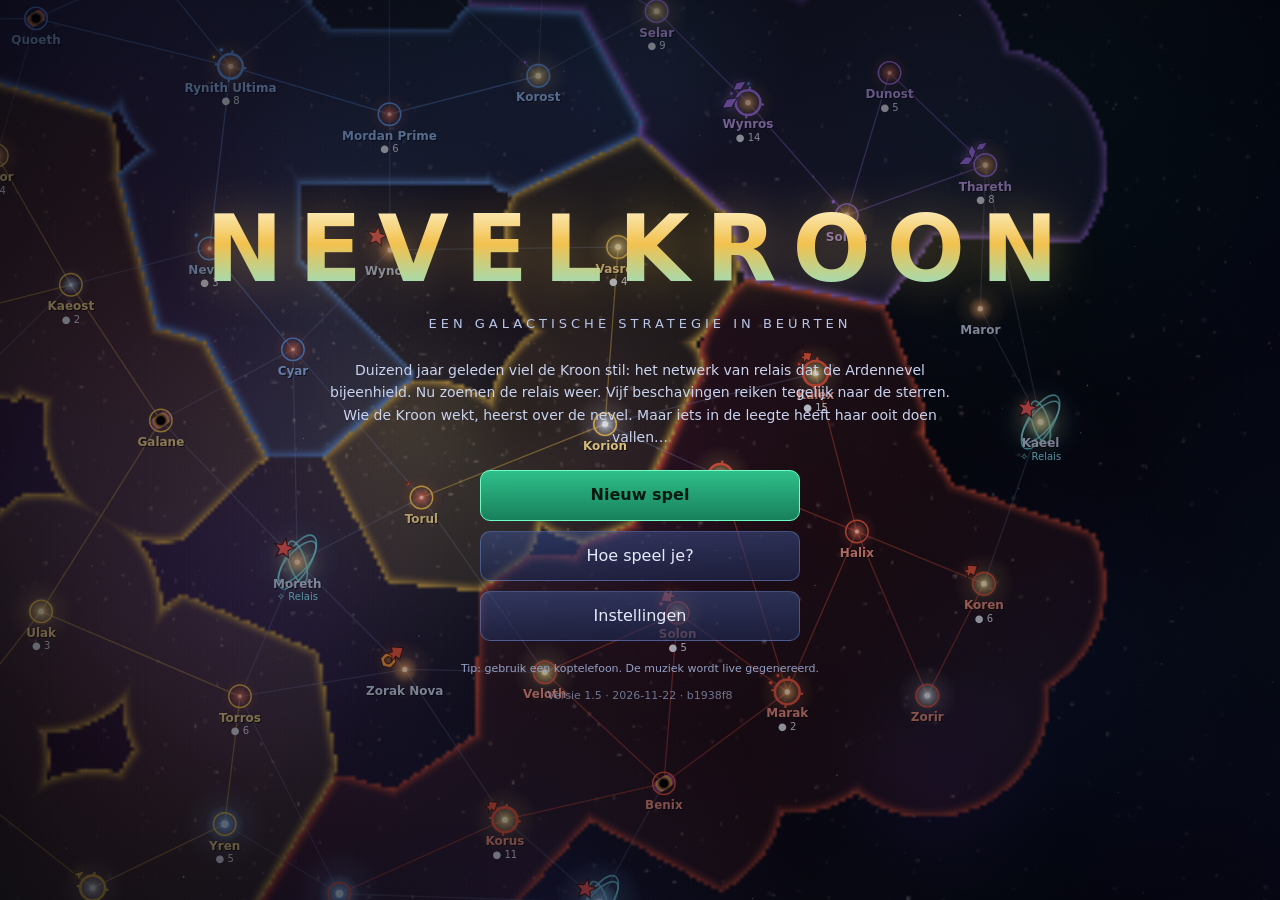
==== commit 8e1f8501: "Automatisch versienummer in menu en titelscherm build.py zet GAME_VERSION = 1.<commits> · datum · ha" ====
--- a/index.html
+++ b/index.html
@@ -216,6 +216,7 @@
 <div id="modal" class="hidden"></div>
 <script>
 'use strict';
+const GAME_VERSION = '1.5 · 2026-11-22 · b1938f8';
 // ===================== NEVELKROON — statische speldata =====================
 
 const RES_KEYS = ['E', 'M', 'R', 'I'];
@@ -3173,6 +3174,7 @@
         <button class="btn" data-act="settings">Instellingen</button>
       </div>
       <p class="dim tiny" style="text-align:center;margin-top:20px">Tip: gebruik een koptelefoon. De muziek wordt live gegenereerd.</p>
+      <p class="dim tiny" style="text-align:center;opacity:.7">Versie ${esc(GAME_VERSION)}</p>
     </div>`;
 }
 function showSetup() {
@@ -3922,7 +3924,8 @@
       <button class="btn" data-act="help">Hoe speel je?</button>
       <button class="btn" data-act="export">Exporteer / importeer</button>
       <button class="btn danger" data-act="quit">Opslaan en naar hoofdmenu</button>
-    </div>`, 'narrow');
+    </div>
+    <p class="dim tiny" style="text-align:center;margin:12px 0 0">Nevelkroon · versie ${esc(GAME_VERSION)}</p>`, 'narrow');
 }
 function showSettings() {
   openModal(`<div class="mhead"><h2>Instellingen</h2><button class="btn small close" data-act="closeModal">✕</button></div>
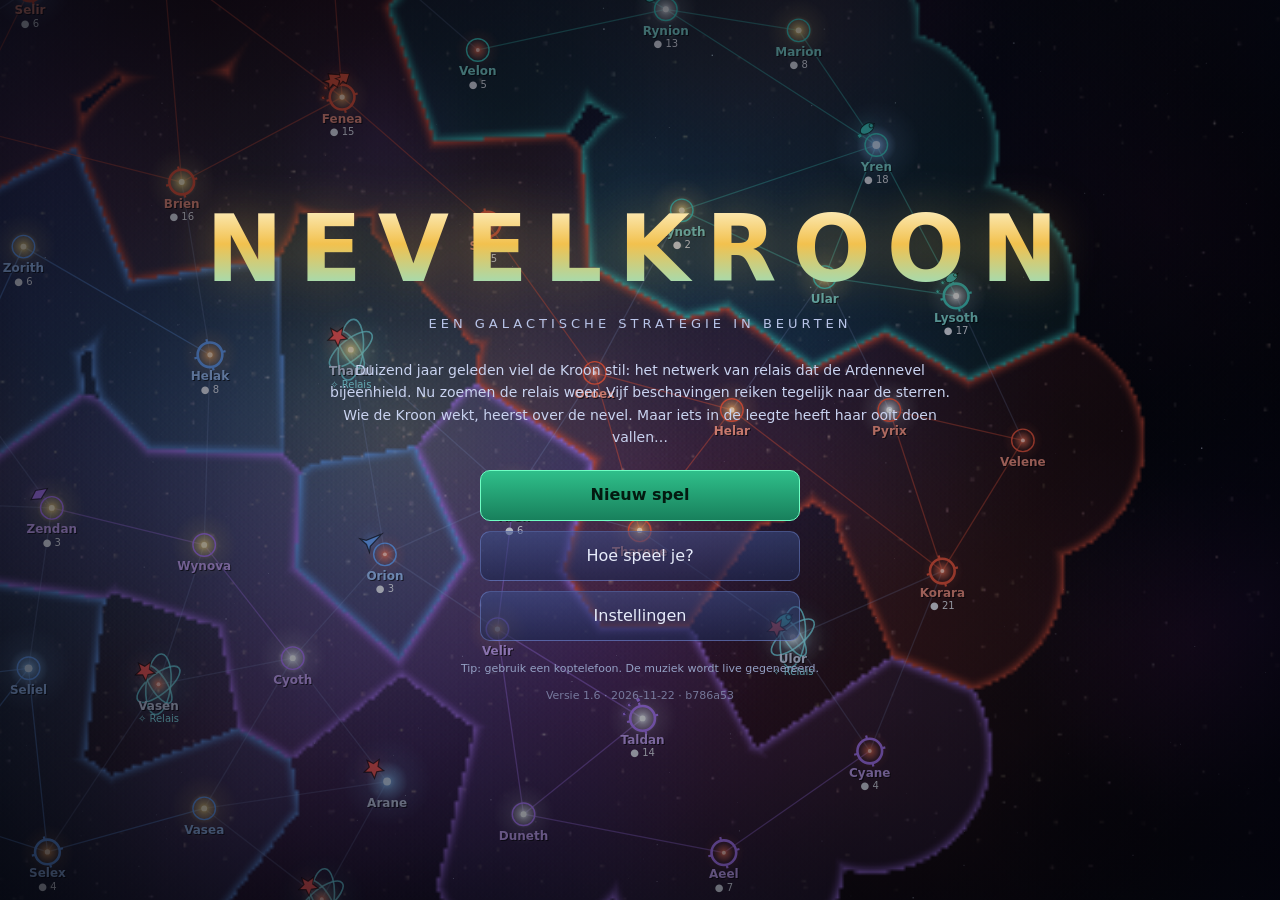
==== commit df99dd45: "Verkenners gebruiken beide sprongen bij automatisch verkennen - Na aankomst met een sprong over: ste" ====
--- a/index.html
+++ b/index.html
@@ -216,7 +216,7 @@
 <div id="modal" class="hidden"></div>
 <script>
 'use strict';
-const GAME_VERSION = '1.5 · 2026-11-22 · b1938f8';
+const GAME_VERSION = '1.6 · 2026-11-22 · b786a53';
 // ===================== NEVELKROON — statische speldata =====================
 
 const RES_KEYS = ['E', 'M', 'R', 'I'];
@@ -1247,7 +1247,7 @@
   const cands = [];
   for (const s of G.systems) {
     if (!needsSurvey(G, f.emp, s.id) || taken.has(s.id) || d[s.id] === Infinity) continue;
-    if (e.isPlayer && !e.known[s.id]) continue;
+    if (e.isPlayer && !e.known[s.id] && !s.lanes.some(n => e.known[n])) continue; // frontier: unknown but next to known space
     if (avoid(s.id)) continue;
     cands.push({ id: s.id, v: d[s.id] + rnd(G) * 0.6 });
   }
@@ -1533,12 +1533,31 @@
   const s = G.systems[sysId];
   return s.owner != null && hostile(G, s.owner, f.emp) && s.starbase.hp > 0 && s.starbase.level > 0;
 }
+/**
+ * Lets a scout use leftover jumps: finishes a survey it is standing on and, when on auto,
+ * picks the next target immediately. Returns true when the scout has a new path to follow.
+ */
+function scoutChain(G, f) {
+  if (f.emp < 0 || f.ships[0].t !== 'verkenner') return false;
+  const e = G.empires[f.emp];
+  if (f.order && f.order.type === 'survey') {
+    if (f.sys !== f.order.target) return false;
+    const s = G.systems[f.sys];
+    e.known[s.id] = 2;
+    f.order = null;
+    if (s.anomaly) { s.anomaly = false; triggerAnomaly(G, e, s.id); return false; } // investigating takes the rest of the turn
+  }
+  if (!f.auto || f.order) return false;
+  updateVision(G, e);
+  return autoExplore(G, f);
+}
 function movementPhase(G) {
-  const order = shuffle(G, G.fleets.filter(f => f.path && f.path.length && (f.emp !== -1 || f.raider)));
+  const order = shuffle(G, G.fleets.filter(f => ((f.path && f.path.length) || (f.auto && !f.order)) && (f.emp !== -1 || f.raider)));
   for (const f of order) {
     const speed = 1 + (f.emp >= 0 ? (G.empires[f.emp].mods.speed || 0) : 0) + (f.ships[0].t === 'verkenner' ? 1 : 0);
     f.prev = f.sys;
-    for (let st = 0; st < speed && f.path.length; st++) {
+    for (let st = 0; st < speed; st++) {
+      if (!f.path.length && !scoutChain(G, f)) break;
       const nx = f.path[0];
       if (!G.systems[f.sys].lanes.includes(nx)) { f.path = []; break; }
       G.anim.moves.push({ id: f.id, from: f.sys, to: nx, step: st, emp: f.emp });
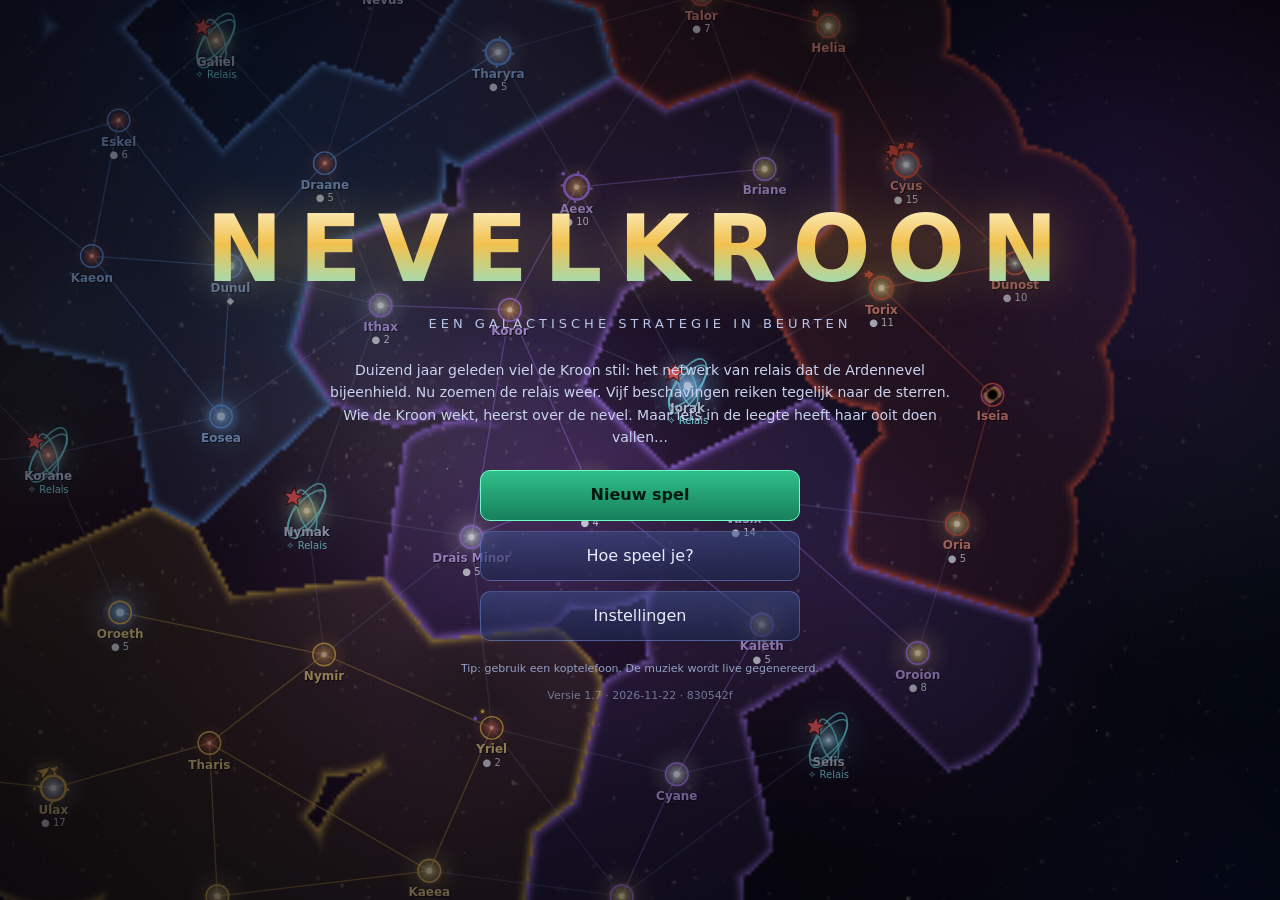
==== commit debc53a7: "Anomalie-bronnen zichtbaar en levend erts groeit echt - Stelselpaneel toont 'Bijzonderheden' (bron, " ====
--- a/index.html
+++ b/index.html
@@ -216,7 +216,7 @@
 <div id="modal" class="hidden"></div>
 <script>
 'use strict';
-const GAME_VERSION = '1.6 · 2026-11-22 · b786a53';
+const GAME_VERSION = '1.7 · 2026-11-22 · 830542f';
 // ===================== NEVELKROON — statische speldata =====================
 
 const RES_KEYS = ['E', 'M', 'R', 'I'];
@@ -405,7 +405,7 @@
   { id: 'gaia', title: 'Gaia-echo', text: 'Biologische signalen wijzen op een oud terravormingsproject. Een van de planeten hier kan een paradijs worden.',
     choices: [{ t: 'Activeer de terravormers', fx: { gaia: 1 } }] },
   { id: 'gordel', title: 'Rijke asteroïdengordel', text: 'De gordel in dit stelsel blijkt vol zeldzame metalen te zitten.',
-    choices: [{ t: 'Registreer de vondst', fx: { depM: 3 } }] },
+    choices: [{ t: 'Registreer de vondst (bron +3 ⬢)', fx: { depM: 3 } }] },
   { id: 'tijd', title: 'Tijdsverstoring', text: 'De klokken aan boord lopen terug. Het team keert terug met metingen van… morgen?',
     choices: [{ t: 'Analyseer de metingen', fx: { R: 100 } }, { t: 'Vergeet het snel', fx: { I: 8 } }] },
   { id: 'echo', title: 'Echo van de Kroon', text: 'Een fluisterend signaal toont een kaart: vijf lichtpunten verspreid door de nevel. De Kroonrelais!',
@@ -417,7 +417,7 @@
   { id: 'nevel', title: 'Zingende nevel', text: 'Het gas in dit stelsel trilt als een koor. De bemanning voelt zich geïnspireerd.',
     choices: [{ t: 'Neem de klanken op', fx: { I: 18 } }, { t: 'Bestudeer de gasdynamica', fx: { R: 55 } }] },
   { id: 'materie', title: 'Donkere materie', text: 'Een concentratie donkere materie buigt het licht. Een perfecte plek voor onderzoek.',
-    choices: [{ t: 'Plaats meetstations', fx: { depR: 2 } }] },
+    choices: [{ t: 'Plaats meetstations (bron +2 ◈)', fx: { depR: 2 } }] },
   { id: 'artefact', title: 'Fluisterend artefact', text: 'Een zwart artefact spreekt in de dromen van de bemanning. Het belooft kennis — tegen een prijs.',
     choices: [{ t: 'Gebruik het artefact', fx: { modR: 0.1, opinionAll: -10 } }, { t: 'Vernietig het', fx: { E: 50, I: 5 } }] },
   { id: 'bibliotheek', title: 'Voorloperbibliotheek', text: 'Een complete bibliotheek van de Kroonbouwers! De kennis is overweldigend.',
@@ -425,7 +425,7 @@
   { id: 'kwallen', title: 'Ruimtekwallen', text: 'Een kudde gigantische ruimtekwallen trekt door het stelsel.',
     choices: [{ t: 'Volg en bestudeer ze', fx: { R: 50 } }, { t: 'Oogst hun gloei-organen', fx: { E: 100, I: -3 } }] },
   { id: 'erts', title: 'Levend erts', text: 'Mineralen die langzaam groeien. Als je ze laat rusten, worden ze meer.',
-    choices: [{ t: 'Delf nu', fx: { M: 120 } }, { t: 'Laat groeien', fx: { depM: 2 } }] },
+    choices: [{ t: 'Delf nu (+120 mineralen)', fx: { M: 120 } }, { t: 'Laat groeien (bron +1 ⬢, groeit tot +5)', fx: { depM: 1, grow: 5 } }] },
 ];
 
 const EMPIRE_EVENTS = [
@@ -467,6 +467,7 @@
   outpostCostM: 60, outpostBaseI: 3, outpostPerSystems: 5, outpostTurns: 2,
   warCostI: 25, pactCostI: 10, giftE: 100,
   siegeTurns: 3, shieldSiegeBonus: 3,
+  oreGrowEvery: 8,
   pirateBases: { klein: 2, middel: 3, groot: 4 }, pirateFirstRaid: 12, pirateRaidMin: 9, pirateRaidMax: 15, pirateMaxRaiders: 2,
   crisisTurn: 125, crisisWaveEvery: 7,
   kroonCostI: 120, kroonCostE: 400, kroonTurns: 15, kroonRelaysNeeded: 3,
@@ -1422,7 +1423,14 @@
 }
 
 // ---------- Event resolution ----------
-function applyEffects(G, e, fx, sysId) {
+/** Records a named special feature on a system so the player can find it back later. */
+function addFeature(G, sysId, feat) {
+  const s = G.systems[sysId];
+  s.feats = s.feats || [];
+  const ex = s.feats.find(f => f.name === feat.name);
+  if (ex) { ex.amt += feat.amt; ex.max = Math.max(ex.max || 0, feat.max || 0) || undefined; } else s.feats.push(feat);
+}
+function applyEffects(G, e, fx, sysId, title) {
   const msgs = [];
   for (const k of ['E', 'M', 'R', 'I']) if (fx[k]) {
     let v = fx[k];
@@ -1440,12 +1448,18 @@
     const cap = G.colonies.find(c => c.emp === e.id && c.cap) || G.colonies.find(c => c.emp === e.id);
     if (cap) { cap.pop = Math.min(colonyMaxPop(G, cap), cap.pop + fx.pop); msgs.push('+' + fx.pop + ' bevolking'); }
   }
-  if (fx.depM && sysId != null) { const s = G.systems[sysId]; s.extraDep = s.extraDep || {}; s.extraDep.M = (s.extraDep.M || 0) + fx.depM; recomputeDeposits(s); msgs.push('+' + fx.depM + ' mineralen-bron'); }
-  if (fx.depR && sysId != null) { const s = G.systems[sysId]; s.extraDep = s.extraDep || {}; s.extraDep.R = (s.extraDep.R || 0) + fx.depR; recomputeDeposits(s); msgs.push('+' + fx.depR + ' onderzoeksbron'); }
+  for (const k of ['M', 'R']) {
+    const amt = fx['dep' + k];
+    if (!amt || sysId == null) continue;
+    const s = G.systems[sysId];
+    s.extraDep = s.extraDep || {}; s.extraDep[k] = (s.extraDep[k] || 0) + amt; recomputeDeposits(s);
+    addFeature(G, sysId, { name: title || 'Bijzondere bron', res: k, amt, max: fx.grow || undefined, emp: e.id });
+    msgs.push('+' + amt + ' ' + (k === 'M' ? 'mineralen' : 'onderzoeks') + 'bron bij ' + s.name + (fx.grow ? ' (groeit tot +' + fx.grow + ')' : '') + (s.owner === e.id ? '' : '; bouw er een buitenpost om het te gebruiken'));
+  }
   if (fx.gaia && sysId != null) {
     const s = G.systems[sysId];
     const p = s.planets.find(x => !x.colony && x.type !== 'gas' && x.type !== 'asteroid') || s.planets[0];
-    if (p && !p.colony) { p.type = 'gaia'; p.size = Math.max(p.size, 10); recomputeDeposits(s); msgs.push(p.name + ' is nu een Gaia-wereld'); }
+    if (p && !p.colony) { p.type = 'gaia'; p.size = Math.max(p.size, 10); recomputeDeposits(s); addFeature(G, sysId, { name: 'Gaia-wereld', txt: p.name + ' is een paradijswereld', amt: 0 }); msgs.push(p.name + ' is nu een Gaia-wereld'); }
   }
   if (fx.reveal) { for (const r of G.relays) if (!e.known[r]) e.known[r] = 1; msgs.push('Kroonrelais onthuld'); }
   if (fx.modR) { e.bonus.R = (e.bonus.R || 0) + fx.modR; recomputeMods(G, e); msgs.push('+' + Math.round(fx.modR * 100) + '% onderzoek'); }
@@ -1476,8 +1490,8 @@
     const A = D.ANOMALIES.find(a => a.id === ev.id);
     const ch = A.choices[choice];
     if (!ch) fail('Ongeldige keuze');
-    res = applyEffects(G, e, ch.fx, ev.sys);
-    log(G, e.id, A.title + ': ' + (res || 'niets gebeurd'), 'event', ev.sys);
+    res = applyEffects(G, e, ch.fx, ev.sys, A.title);
+    log(G, e.id, A.title + ' (' + G.systems[ev.sys].name + '): ' + (res || 'niets gebeurd'), 'event', ev.sys);
   } else if (ev.kind === 'peaceOffer' || ev.kind === 'pactOffer') {
     const accept = choice === 0;
     if (accept && ev.kind === 'peaceOffer' && e.rel[ev.from].war) { setWar(G, e.id, ev.from, false); notifyAll(G, e.name + ' en ' + G.empires[ev.from].name + ' sluiten vrede.', 'peace'); }
@@ -1492,7 +1506,7 @@
   if (e.isPlayer) G.pending.push({ kind: 'anomaly', id: A.id, emp: e.id, sys: sysId });
   else {
     const ch = A.choices.length > 1 && rnd(G) < 0.5 ? A.choices[1] : A.choices[0];
-    applyEffects(G, e, ch.fx, sysId);
+    applyEffects(G, e, ch.fx, sysId, A.title);
   }
 }
 
@@ -1515,6 +1529,7 @@
   economyPhase(G);
   diplomacyPhase(G);
   randomEvents(G);
+  featureGrowth(G);
   crisisPhase(G);
   kroonPhase(G);
   for (const e of G.empires) if (e.alive) updateVision(G, e);
@@ -1940,6 +1955,19 @@
   e.vis = vis;
 }
 
+// ---------- Growing features (e.g. levend erts) ----------
+function featureGrowth(G) {
+  if (G.turn % D.RULES.oreGrowEvery !== 0) return;
+  for (const s of G.systems) for (const f of (s.feats || [])) {
+    if (!f.max || f.amt >= f.max) continue;
+    f.amt++;
+    s.extraDep[f.res] = (s.extraDep[f.res] || 0) + 1;
+    recomputeDeposits(s);
+    const who = s.owner != null ? s.owner : f.emp;
+    if (who != null && who >= 0) log(G, who, f.name + ' bij ' + s.name + ' is gegroeid: nu +' + f.amt + ' ' + D.RES_ICONS[f.res] + (f.amt >= f.max ? ' (maximaal)' : '') + '.', 'event', s.id);
+  }
+}
+
 // ---------- Random empire events ----------
 function randomEvents(G) {
   for (const e of G.empires) {
@@ -3085,6 +3113,7 @@
       if (cols.length) badges += '● ' + cols.reduce((a, c) => a + Math.floor(c.pop), 0);
       if (s.relay) badges += (badges ? '  ' : '') + '✧ Relais';
       if (s.anomaly && v && v.known[s.id] === 2) badges += (badges ? '  ' : '') + '? Anomalie';
+      if (s.feats && s.feats.length && (!v || v.known[s.id] === 2)) badges += (badges ? '  ' : '') + '◆';
       if (badges) {
         g.font = `500 ${fs - 2}px system-ui, sans-serif`;
         g.fillStyle = s.relay ? '#8ff3ff' : (s.anomaly && v && v.known[s.id] === 2) ? '#ffd65a' : '#e8ecf8';
@@ -3265,6 +3294,13 @@
   const G = JSON.parse(json);
   if (!G || G.version !== 1 || !Array.isArray(G.systems) || !Array.isArray(G.empires)) throw new Error('Ongeldig opslagbestand');
   for (const e of G.empires) recomputeMods(G, e);
+  // saves from before 1.7: label anomaly deposits that were stored without a name
+  for (const s of G.systems) {
+    if (s.feats || !s.extraDep) continue;
+    const lev = s.extraDep.E === 3 && s.extraDep.M === 3 && s.extraDep.R === 3;
+    if (lev) continue;
+    for (const k of ['M', 'R']) if (s.extraDep[k]) addFeature(G, s.id, { name: 'Bijzondere bron (anomalie)', res: k, amt: s.extraDep[k] });
+  }
   G.anim = null;
   return G;
 }
@@ -3641,6 +3677,10 @@
   } else {
     if (s.anomaly) h += `<div class="small" style="color:var(--E);margin-top:6px">? Anomalie gedetecteerd. Alleen een verkenner kan die onderzoeken.</div>`;
     h += `<h4>Grondstoffen</h4><div class="small">${depText(s.dep)}${s.owner == null ? ' <span class="dim">(buitenpost nodig)</span>' : ''}</div>`;
+    if (s.feats && s.feats.length) {
+      h += `<h4>Bijzonderheden</h4>` + s.feats.map(f => `<div class="small" style="color:var(--gold)">◆ ${esc(f.name)}${f.res ? `: +${f.amt} ${RI(f.res)}${f.max ? ` <span class="dim">(groeit elke ${D.RULES.oreGrowEvery} beurten tot +${f.max})</span>` : ''}` : f.txt ? ': ' + esc(f.txt) : ''}</div>`).join('');
+      if (s.owner !== UI.me && s.feats.some(f => f.res)) h += `<div class="tiny dim">Telt pas mee als dit stelsel van jou is.</div>`;
+    }
     h += `<h4>Planeten</h4>`;
     s.planets.forEach((p, pi) => {
       const PT = D.PLANET_TYPES[p.type];
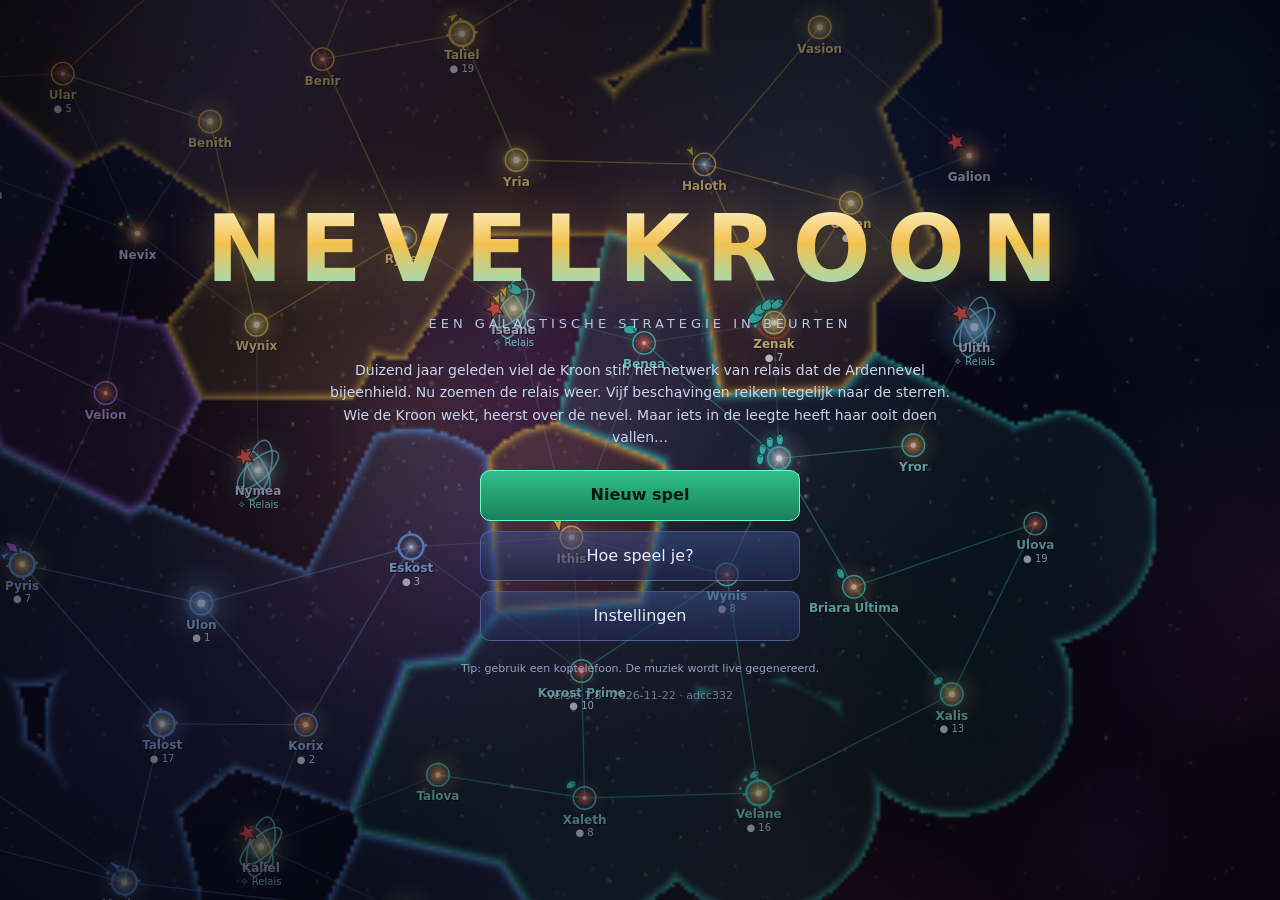
==== commit 28f3f607: "Rijen in bouw- en kolonisatielijst sturen het schip erheen - Tik op een rij: schip vliegt erheen, ca" ====
--- a/index.html
+++ b/index.html
@@ -216,7 +216,7 @@
 <div id="modal" class="hidden"></div>
 <script>
 'use strict';
-const GAME_VERSION = '1.7 · 2026-11-22 · 830542f';
+const GAME_VERSION = '1.8 · 2026-11-22 · adcc332';
 // ===================== NEVELKROON — statische speldata =====================
 
 const RES_KEYS = ['E', 'M', 'R', 'I'];
@@ -3515,6 +3515,7 @@
     case 'merge': act(() => { const m = mergeFleets(G, +d.sys, UI.me); selectFleet(m.id); }); break;
     case 'split': act(() => splitFleet(G, +d.fleet)); break;
     case 'home': act(() => moveFleet(G, +d.fleet, G.empires[UI.me].capital)); break;
+    case 'goto': act(() => { moveFleet(G, +d.fleet, +d.sys); AudioFX.sfx('move'); focusSys(+d.sys); toast('Onderweg naar ' + G.systems[+d.sys].name, 'info'); }); break;
     case 'research': showResearch(); break;
     case 'pickTech': act(() => { chooseResearch(G, UI.me, d.id); AudioFX.sfx('select'); }); closeModal(); break;
     case 'diplo': showDiplomacy(); break;
@@ -3786,7 +3787,7 @@
     rows = G.systems.filter(s => s.id !== f.sys && s.owner == null && e.known[s.id] === 2 && d[s.id] < Infinity && !G.fleets.some(x => x.sys === s.id && x.emp < 0))
       .sort((a, b) => d[a.id] - d[b.id]).slice(0, 5)
       .map(s => { const w = canOutpost(G, UI.me, s.id); const habs = s.planets.filter(p => D.HABITABLE.includes(p.type) && !p.colony).length;
-        return `<div class="fleetrow"><div class="grow"><b>${esc(s.name)}</b> <span class="tiny dim">${d[s.id]} sprong${d[s.id] > 1 ? 'en' : ''}</span><div class="tiny">${depText(s.dep)}${habs ? ' · ' + habs + ' bewoonbaar' : ''}${s.relay ? ' · <span style="color:#8ff3ff">Relais</span>' : ''}</div></div><button class="btn small ${w ? '' : 'primary'}" data-act="quick" data-kind="outpost" data-fleet="${f.id}" data-sys="${s.id}" ${w ? 'disabled title="' + esc(w) + '"' : ''}>Buitenpost</button></div>`; });
+        return `<div class="fleetrow" data-act="goto" data-fleet="${f.id}" data-sys="${s.id}" title="Vlieg hierheen"><div class="grow"><b>${esc(s.name)}</b> <span class="tiny dim">${d[s.id]} sprong${d[s.id] > 1 ? 'en' : ''} →</span><div class="tiny">${depText(s.dep)}${habs ? ' · ' + habs + ' bewoonbaar' : ''}${s.relay ? ' · <span style="color:#8ff3ff">Relais</span>' : ''}${(s.feats || []).length ? ' · <span style="color:var(--gold)">◆</span>' : ''}</div>${w ? `<div class="tiny" style="color:var(--gold)">${esc(w)}</div>` : ''}</div><button class="btn small ${w ? '' : 'primary'}" data-act="quick" data-kind="outpost" data-fleet="${f.id}" data-sys="${s.id}" ${w ? 'disabled title="' + esc(w) + '"' : ''}>Buitenpost</button></div>`; });
   } else {
     const list = [];
     for (const s of G.systems) {
@@ -3794,9 +3795,9 @@
       s.planets.forEach((p, pi) => { if (D.HABITABLE.includes(p.type) && !p.colony && canColonize(G, UI.me, s.id, pi) == null) list.push({ s, p, pi, mp: estMaxPop(G, UI.me, p) }); });
     }
     rows = list.sort((a, b) => (b.mp - d[b.s.id] * 0.8) - (a.mp - d[a.s.id] * 0.8)).slice(0, 5)
-      .map(x => `<div class="fleetrow">${planetBall(x.p)}<div class="grow"><b>${esc(x.p.name)}</b> <span class="tiny dim">${d[x.s.id]} sprong${d[x.s.id] === 1 ? '' : 'en'}</span><div class="tiny">${D.PLANET_TYPES[x.p.type].name} · max ${x.mp} bevolking${faction(e).pref === x.p.type ? ' · <span class="pos">voorkeur</span>' : ''}</div></div><button class="btn small primary" data-act="quick" data-kind="colonize" data-fleet="${f.id}" data-sys="${x.s.id}" data-pi="${x.pi}">Koloniseer</button></div>`);
-  }
-  if (rows.length) return `<h4>${t === 'bouwschip' ? 'Bouwplekken in de buurt' : 'Kolonisatiedoelen'}</h4>${rows.join('')}`;
+      .map(x => `<div class="fleetrow" data-act="goto" data-fleet="${f.id}" data-sys="${x.s.id}" title="Vlieg hierheen">${planetBall(x.p)}<div class="grow"><b>${esc(x.p.name)}</b> <span class="tiny dim">${d[x.s.id]} sprong${d[x.s.id] === 1 ? '' : 'en'} →</span><div class="tiny">${D.PLANET_TYPES[x.p.type].name} · max ${x.mp} bevolking${faction(e).pref === x.p.type ? ' · <span class="pos">voorkeur</span>' : ''}</div></div><button class="btn small primary" data-act="quick" data-kind="colonize" data-fleet="${f.id}" data-sys="${x.s.id}" data-pi="${x.pi}">Koloniseer</button></div>`);
+  }
+  if (rows.length) return `<h4>${t === 'bouwschip' ? 'Bouwplekken in de buurt' : 'Kolonisatiedoelen'}</h4><div class="tiny dim">Tik op een rij om erheen te vliegen, of op de knop om er direct ${t === 'bouwschip' ? 'te bouwen' : 'te koloniseren'}.</div>${rows.join('')}`;
   if (hasLocal) return '';
   return `<p class="small" style="color:var(--gold);margin-top:10px">${t === 'bouwschip'
     ? 'Nog geen bouwplek beschikbaar. Een buitenpost kan alleen in een onbezet stelsel dat al verkend is. Je verkenners zijn daar mee bezig; meestal kan het na 1–2 beurten.'
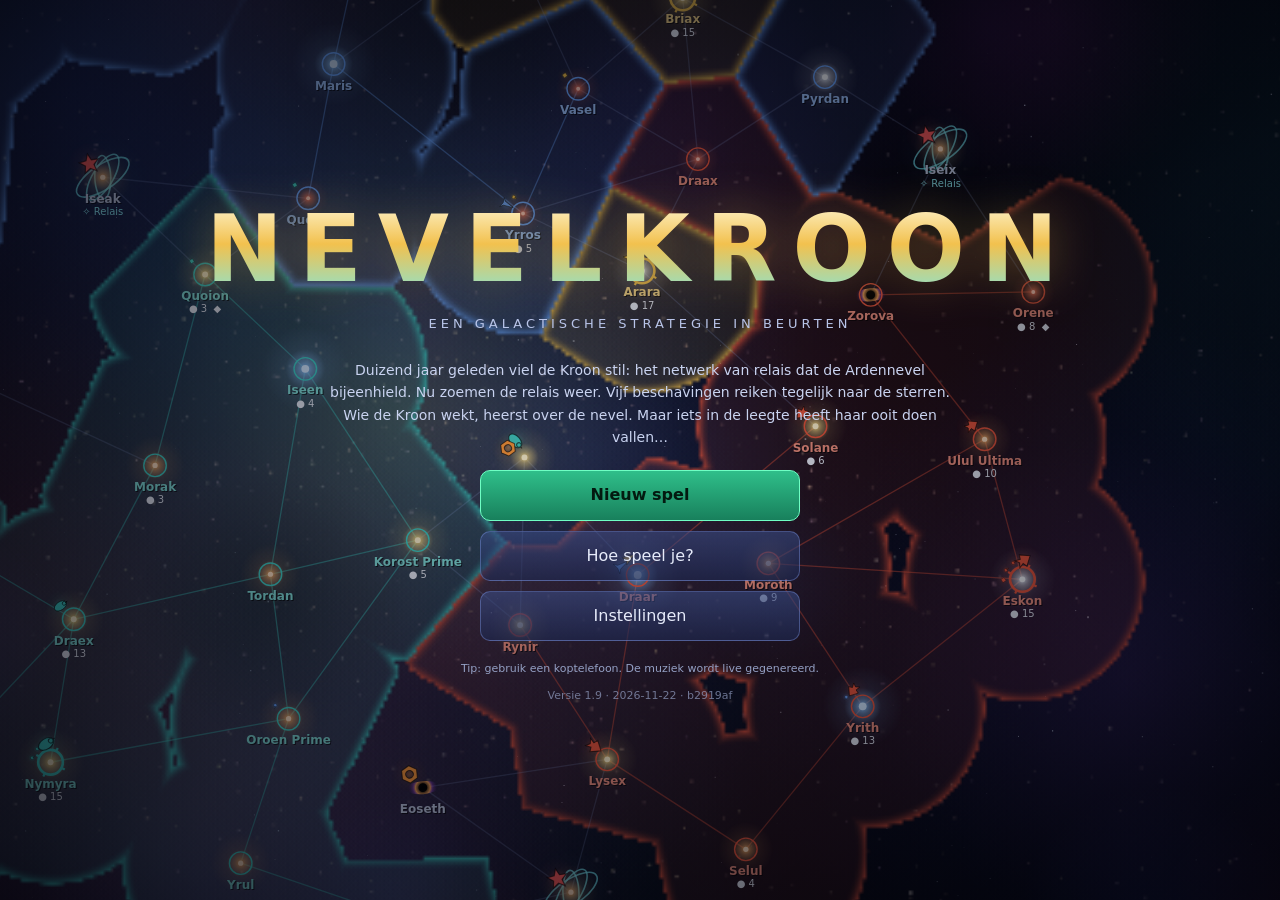
==== commit b847c809: "Onderzoek: details per technologie en overzicht van bonussen - Tik op een technologie: effect in je " ====
--- a/index.html
+++ b/index.html
@@ -216,7 +216,7 @@
 <div id="modal" class="hidden"></div>
 <script>
 'use strict';
-const GAME_VERSION = '1.8 · 2026-11-22 · adcc332';
+const GAME_VERSION = '1.9 · 2026-11-22 · b2919af';
 // ===================== NEVELKROON — statische speldata =====================
 
 const RES_KEYS = ['E', 'M', 'R', 'I'];
@@ -1047,7 +1047,7 @@
   e.research.current = null;
   rollTechOptions(G, e);
   const name = id === 'rep' ? 'Doorbraak ' + e.repeat : D.TECH_BY_ID[id].name;
-  log(G, e.id, 'Onderzoek voltooid: ' + name, 'tech');
+  log(G, e.id, 'Onderzoek voltooid: ' + name + ' — ' + (id === 'rep' ? '+5% energie, mineralen en onderzoek' : D.TECH_BY_ID[id].txt), 'tech');
   if (id === 'ph_relay') for (const r of G.relays) if (!e.known[r]) e.known[r] = 1;
   // heal ships to new max is not automatic; new hull applies to repairs
 }
@@ -3517,6 +3517,7 @@
     case 'home': act(() => moveFleet(G, +d.fleet, G.empires[UI.me].capital)); break;
     case 'goto': act(() => { moveFleet(G, +d.fleet, +d.sys); AudioFX.sfx('move'); focusSys(+d.sys); toast('Onderweg naar ' + G.systems[+d.sys].name, 'info'); }); break;
     case 'research': showResearch(); break;
+    case 'techInfo': showTechInfo(d.id); break;
     case 'pickTech': act(() => { chooseResearch(G, UI.me, d.id); AudioFX.sfx('select'); }); closeModal(); break;
     case 'diplo': showDiplomacy(); break;
     case 'war': confirmBox(`Oorlog verklaren aan ${G.empires[+d.emp].name}?`, () => act(() => { declareWar(G, UI.me, +d.emp); AudioFX.sfx('war'); showDiplomacy(); })); break;
@@ -3874,9 +3875,75 @@
     ${cur ? `<p class="small">Bezig met <b>${esc(D.TECH_BY_ID[cur] ? D.TECH_BY_ID[cur].name : 'Doorbraak')}</b>. Je kunt wisselen zonder voortgang te verliezen.</p>` : '<p class="small" style="color:var(--gold)">Kies een technologie. Onderzoekspunten worden ondertussen gespaard.</p>'}
     <div class="cards">${e.research.options.map(card).join('')}</div>
     <h4 style="margin-top:16px">Onderzocht (${known.length}/${D.TECHS.length}${e.repeat ? ' + ' + e.repeat + ' doorbraken' : ''})</h4>
-    <div class="small">${known.length ? known.map(t => `<span class="slot" style="border-left:3px solid ${D.CAT_COLORS[t.cat]}" title="${esc(t.txt)}">${esc(t.name)}</span>`).join('') : '<span class="dim">Nog niets</span>'}</div>
-    <h4 style="margin-top:12px">Nog te ontdekken</h4>
-    <div class="small dim">${D.TECHS.filter(t => !e.techs[t.id]).map(t => `<span class="slot" style="opacity:${(t.req || []).every(r => e.techs[r]) ? 0.9 : 0.45}" title="${esc(t.txt)}${t.req ? ' · vereist ' + t.req.map(r => D.TECH_BY_ID[r].name).join(', ') : ''}">${esc(t.name)}</span>`).join('')}</div>`);
+    <div class="small">${known.length ? known.map(t => techChip(t, 1)).join('') : '<span class="dim">Nog niets</span>'}</div>
+    <h4 style="margin-top:12px">Nog te ontdekken <span class="dim tiny">(tik voor details)</span></h4>
+    <div class="small dim">${D.TECHS.filter(t => !e.techs[t.id]).map(t => techChip(t, (t.req || []).every(r => e.techs[r]) ? 0.9 : 0.45)).join('')}</div>
+    <h4 style="margin-top:14px">Je bonussen</h4>${bonusTable(e)}`);
+}
+function techChip(t, op) {
+  return `<button class="slot" data-act="techInfo" data-id="${t.id}" style="border:0;border-left:3px solid ${D.CAT_COLORS[t.cat]};opacity:${op};cursor:pointer;color:inherit;font:inherit">${esc(t.name)}</button>`;
+}
+
+const MOD_INFO = {
+  E: ['Energie', 'pct'], M: ['Mineralen', 'pct'], R: ['Onderzoek', 'pct'], I: ['Invloed', 'pct'],
+  weapon: ['Wapenschade', 'pct'], shield: ['Schilden', 'pct'], hull: ['Romp', 'pct'],
+  growth: ['Bevolkingsgroei', 'pct'], maxPop: ['Max. bevolking per planeet', 'pct'], slots: ['Extra bouwplaatsen per kolonie', 'num'],
+  vision: ['Extra zichtbereik (sprongen)', 'num'], anomaly: ['Betere anomalie-uitkomsten', 'pct'], speed: ['Extra sprongen per beurt', 'num'],
+  buildTime: ['Kortere bouwtijd (beurten)', 'num'], shipCost: ['Scheepskosten', 'pct'], buildCost: ['Gebouwkosten', 'pct'],
+  opinion: ['Opinie van andere rijken', 'num'], trade: ['Voordelige marktkoers', 'flag'], freeWar: ['Gratis oorlog verklaren', 'flag'],
+};
+const fmtMod = (k, v) => { const t = MOD_INFO[k] ? MOD_INFO[k][1] : 'num'; return t === 'pct' ? (v > 0 ? '+' : '') + Math.round(v * 100) + '%' : t === 'flag' ? 'ja' : (v > 0 ? '+' : '') + v; };
+/** All sources of each empire modifier: faction, techs, breakthroughs, events, edicts. */
+function modSources(e) {
+  const out = {};
+  const add = (k, v, src) => { if (!v) return; (out[k] = out[k] || []).push({ v, src }); };
+  const f = faction(e);
+  for (const k in f.mods) add(k, f.mods[k], f.short);
+  for (const id in e.techs) { const T = D.TECH_BY_ID[id]; if (T) for (const k in T.eff) add(k, T.eff[k], T.name); }
+  const rep = e.repeat || 0;
+  if (rep) { for (const k of ['E', 'M', 'R']) add(k, rep * 0.05, 'Doorbraken'); for (const k of ['weapon', 'hull']) add(k, rep * 0.03, 'Doorbraken'); }
+  for (const k in (e.bonus || {})) add(k, e.bonus[k], 'Gebeurtenissen');
+  for (const id in (e.edicts || {})) { const E = D.EDICTS[id]; for (const k in E.eff) add(k, E.eff[k], E.name + ' (edict)'); }
+  return out;
+}
+function bonusTable(e) {
+  const src = modSources(e);
+  const keys = Object.keys(MOD_INFO).filter(k => src[k]);
+  if (!keys.length) return '<p class="small dim">Nog geen bonussen.</p>';
+  return `<table class="st">${keys.map(k => `<tr><td>${MOD_INFO[k][0]}</td><td class="pos" style="white-space:nowrap">${fmtMod(k, e.mods[k])}</td><td class="tiny dim">${src[k].map(s => esc(s.src) + ' ' + fmtMod(k, s.v)).join(' · ')}</td></tr>`).join('')}</table>`;
+}
+/** Plain-language explanation of what a modifier means in play, given the empire's current total. */
+function effectLine(k, v, e) {
+  const m = e.mods;
+  switch (k) {
+    case 'vision': return `Je ziet vloten en stelsels tot ${1 + m.vision} sprong${m.vision ? 'en' : ''} rond je gebied (zonder bonus: 1).`;
+    case 'speed': return `Je schepen springen nu ${1 + m.speed} stelsels per beurt, verkenners ${2 + m.speed}.`;
+    case 'slots': return `Elke kolonie heeft ${m.slots} extra bouwplaats${m.slots > 1 ? 'en' : ''}.`;
+    case 'buildTime': return `Gebouwen en schepen zijn ${m.buildTime} beurt${m.buildTime > 1 ? 'en' : ''} sneller klaar.`;
+    case 'anomaly': return `Anomalieën leveren meer op en riskante keuzes gaan vaker goed (totaal ${fmtMod(k, m.anomaly)}).`;
+    case 'opinion': return `Andere rijken waarderen je hoger (totaal ${fmtMod(k, m.opinion)}).`;
+    default: return MOD_INFO[k] ? `${MOD_INFO[k][0]} ${fmtMod(k, v)} (totaal nu ${fmtMod(k, m[k])}).` : '';
+  }
+}
+function showTechInfo(id) {
+  const G = UI.G, e = G.empires[UI.me];
+  const T = D.TECH_BY_ID[id];
+  const have = !!e.techs[id];
+  const unlocks = [
+    ...Object.entries(D.BUILDINGS).filter(([, B]) => B.req === id).map(([, B]) => 'Gebouw: ' + B.name + (B.desc ? ' (' + B.desc + ')' : '')),
+    ...Object.entries(D.SHIPS).filter(([, S]) => S.req === id).map(([t, S]) => { const st = shipStats(G, UI.me, t); return `Schip: ${S.name} (⚔${fmt(st.atk)} ♥${st.hp} ⛨${st.sh})`; }),
+    ...D.STARBASES.filter(sb => sb && sb.req === id).map(sb => 'Sterrenbasis: ' + sb.name),
+    ...(id === 'ph_relay' ? ['Alle Kroonrelais worden zichtbaar op de kaart'] : []),
+    ...(id === 'ph_kroon' ? ['Je kunt de Kroon wekken (Rijk → De Kroon)'] : []),
+    ...D.TECHS.filter(x => (x.req || []).includes(id)).map(x => 'Opent onderzoek: ' + x.name),
+  ];
+  const effects = Object.keys(T.eff).map(k => effectLine(k, T.eff[k], e)).filter(Boolean);
+  openModal(`<div class="mhead"><h2>${esc(T.name)}</h2><button class="btn small close" data-act="research">← Terug</button></div>
+    <div class="small" style="color:${D.CAT_COLORS[T.cat]}">${D.CAT_NAMES[T.cat]} · niveau ${T.tier} · ${have ? '<span class="pos">onderzocht</span>' : 'nog niet onderzocht'}</div>
+    <p>${esc(T.txt)}</p>
+    ${effects.length ? `<h4>${have ? 'Effect in je rijk' : 'Effect na onderzoek'}</h4>${effects.map(x => `<div class="small">• ${esc(x)}</div>`).join('')}` : ''}
+    ${unlocks.length ? `<h4>Ontgrendelt</h4>${unlocks.map(x => `<div class="small">• ${esc(x)}</div>`).join('')}` : ''}
+    ${!have && T.req ? `<h4>Vereist</h4><div class="small">${T.req.map(r => (e.techs[r] ? '✓ ' : '✗ ') + esc(D.TECH_BY_ID[r].name)).join('<br>')}</div>` : ''}`, 'narrow');
 }
 
 function attitude(op) { return op <= -40 ? ['Vijandig', '#ff6b6b'] : op < -10 ? ['Wantrouwig', '#ffb36b'] : op < 20 ? ['Neutraal', '#c9d3ee'] : op < 50 ? ['Vriendelijk', '#8cffc8'] : ['Hartelijk', '#5fffb0']; }
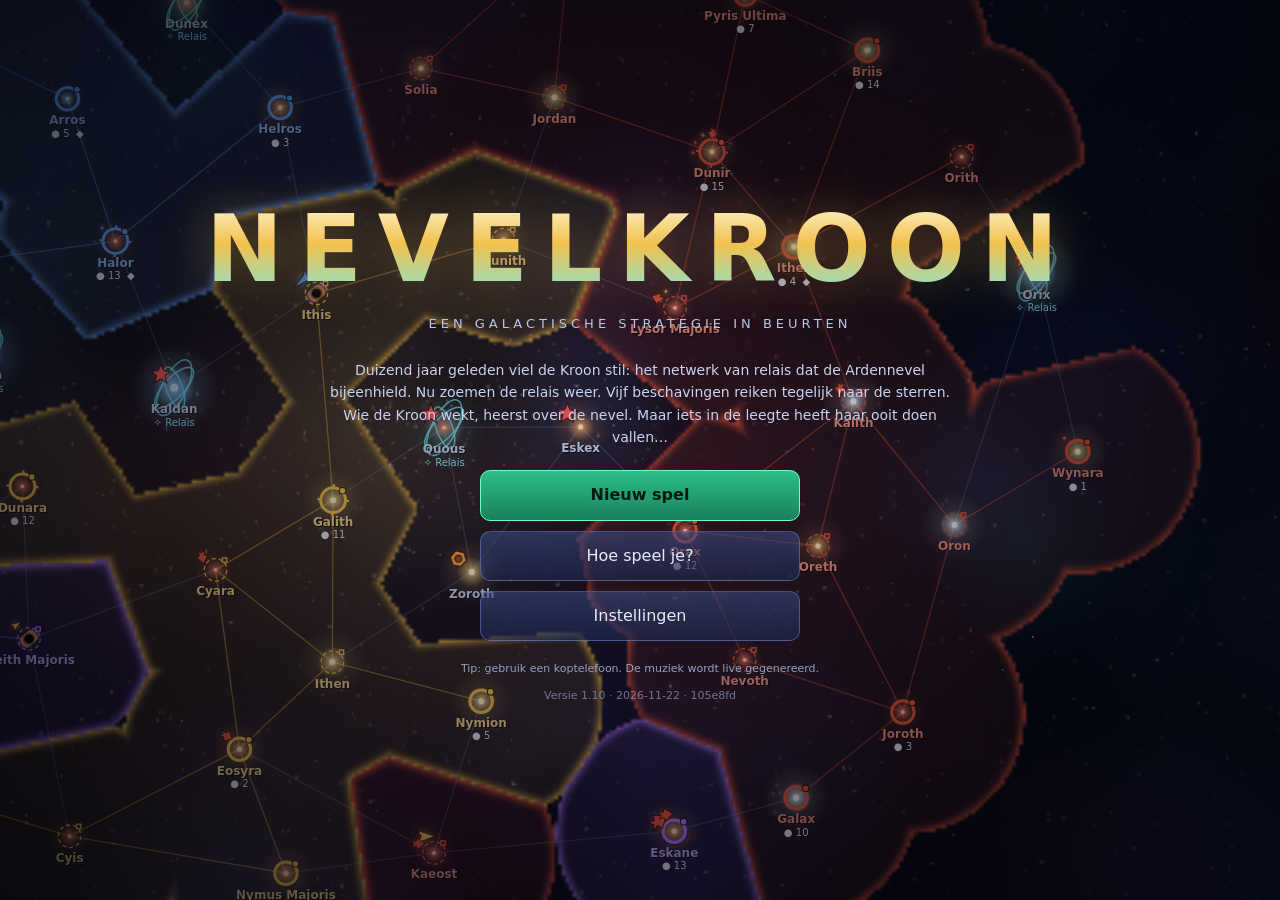
==== commit c39963d0: "Kolonie vs buitenpost duidelijker; automatisch bouwen voor bouwschepen - Kaart: kolonie = dikke ring" ====
--- a/index.html
+++ b/index.html
@@ -216,7 +216,7 @@
 <div id="modal" class="hidden"></div>
 <script>
 'use strict';
-const GAME_VERSION = '1.9 · 2026-11-22 · b2919af';
+const GAME_VERSION = '1.10 · 2026-11-22 · 105e8fd';
 // ===================== NEVELKROON — statische speldata =====================
 
 const RES_KEYS = ['E', 'M', 'R', 'I'];
@@ -316,7 +316,7 @@
 
 const STARBASES = [
   null,
-  { name: 'Buitenpost', atk: 3, hp: 80, up: 0 },
+  { name: 'Wachtpost', atk: 3, hp: 80, up: 0 },
   { name: 'Sterrenbasis', atk: 18, hp: 380, up: 1.5, cost: 200, turns: 4, req: 'en_starbase' },
   { name: 'Citadel', atk: 55, hp: 1150, up: 4, cost: 500, turns: 6, req: 'en_citadel' },
 ];
@@ -467,7 +467,7 @@
   outpostCostM: 60, outpostBaseI: 3, outpostPerSystems: 5, outpostTurns: 2,
   warCostI: 25, pactCostI: 10, giftE: 100,
   siegeTurns: 3, shieldSiegeBonus: 3,
-  oreGrowEvery: 8,
+  oreGrowEvery: 8, autoBuildReserveM: 50,
   pirateBases: { klein: 2, middel: 3, groot: 4 }, pirateFirstRaid: 12, pirateRaidMin: 9, pirateRaidMax: 15, pirateMaxRaiders: 2,
   crisisTurn: 125, crisisWaveEvery: 7,
   kroonCostI: 120, kroonCostE: 400, kroonTurns: 15, kroonRelaysNeeded: 3,
@@ -1218,9 +1218,46 @@
 }
 function setAuto(G, fleetId, on) {
   const f = getFleet(G, fleetId);
-  if (f.ships[0].t !== 'verkenner') fail('Automatisch verkennen kan alleen met een verkenner');
+  const t = f.ships[0].t;
+  if (t !== 'verkenner' && t !== 'bouwschip') fail('Automatisch kan alleen met een verkenner of bouwschip');
   f.auto = !!on;
-  if (on && !f.order) autoExplore(G, f);
+  if (on && !f.order && !f.path.length) autoRun(G, f);
+}
+function autoRun(G, f) { return f.ships[0].t === 'bouwschip' ? autoBuild(G, f) : autoExplore(G, f); }
+/**
+ * Idle constructor on auto: upgrade defenses of colonies and relays first, then claim new
+ * outposts, then upgrade remaining outposts. Keeps a small mineral reserve; waits when broke.
+ */
+function autoBuild(G, f) {
+  const e = G.empires[f.emp];
+  const d = bfsDist(G, f.sys);
+  const reserve = D.RULES.autoBuildReserveM;
+  const busy = new Set(G.fleets.filter(x => x !== f && x.emp === f.emp && x.order && (x.order.type === 'outpost' || x.order.type === 'upgrade')).map(x => x.order.target));
+  const avoid = civAvoid(G, f.emp);
+  const reach = (sid) => sid === f.sys || !!findPath(G, f.sys, sid, knownAvoid(G, f.emp, avoid));
+  const upgrades = [], outposts = [];
+  for (const s of G.systems) {
+    if (busy.has(s.id) || d[s.id] === Infinity) continue;
+    if (s.owner === e.id) {
+      const nx = D.STARBASES[s.starbase.level + 1];
+      if (!nx || canUpgrade(G, e.id, s.id) || e.res.M - nx.cost < reserve) continue;
+      const cols = coloniesIn(G, s.id).length;
+      const border = s.lanes.some(n => G.systems[n].owner !== e.id);
+      upgrades.push({ id: s.id, key: cols || s.relay || s.id === e.capital, v: cols * 10 + (s.relay ? 8 : 0) + (s.id === e.capital ? 5 : 0) + (border ? 3 : 0) - d[s.id] * 0.5 });
+    } else if (s.owner == null && !canOutpost(G, e.id, s.id)) {
+      if (e.res.M - D.RULES.outpostCostM < reserve) continue;
+      const habs = s.planets.filter(p => D.HABITABLE.includes(p.type) && !p.colony).length;
+      outposts.push({ id: s.id, v: s.dep.E + s.dep.M + s.dep.R * 1.2 + habs * 2.5 + (s.relay ? 10 : 0) + (s.feats || []).length * 2 - d[s.id] * 1.5 });
+    }
+  }
+  const byV = (a, b) => b.v - a.v;
+  const plan = [...upgrades.filter(u => u.key).sort(byV).map(u => ['upgrade', u.id]), ...outposts.sort(byV).map(o => ['outpost', o.id]), ...upgrades.filter(u => !u.key).sort(byV).map(u => ['upgrade', u.id])];
+  for (const [kind, sid] of plan) {
+    if (!reach(sid)) continue;
+    if (kind === 'upgrade') orderUpgrade(G, f.id, sid); else orderOutpost(G, f.id, sid);
+    return true;
+  }
+  return false; // nothing affordable or reachable now: stay on auto and retry next turn
 }
 function mergeFleets(G, sysId, empId) {
   const fs = G.fleets.filter(f => f.sys === sysId && f.emp === empId && !fleetIsCiv(f));
@@ -1533,7 +1570,7 @@
   crisisPhase(G);
   kroonPhase(G);
   for (const e of G.empires) if (e.alive) updateVision(G, e);
-  for (const f of G.fleets) if (f.auto && !f.order && !f.path.length) autoExplore(G, f);
+  for (const f of G.fleets) if (f.auto && !f.order && !f.path.length) autoRun(G, f);
   contactPhase(G);
   victoryCheck(G);
   for (const e of G.empires) e.score.push(Math.round(scoreOf(G, e)));
@@ -3029,8 +3066,21 @@
     // owner ring / starbase
     if (s.owner != null) {
       const col = G.empires[s.owner].color;
-      g.strokeStyle = col; g.lineWidth = (s.starbase.level >= 2 ? 2.6 : 1.4) / z;
-      g.beginPath(); g.arc(s.x, s.y, 14 + s.starbase.level * 1.5, 0, Math.PI * 2); g.stroke();
+      const colony = G.colonies.some(c => c.sys === s.id);
+      g.strokeStyle = col;
+      if (colony) {
+        // colony: solid thick ring + filled planet dot
+        g.lineWidth = 3 / z;
+        g.beginPath(); g.arc(s.x, s.y, 14 + s.starbase.level * 1.5, 0, Math.PI * 2); g.stroke();
+        g.fillStyle = col; g.strokeStyle = 'rgba(0,0,0,0.7)'; g.lineWidth = 1.2 / z;
+        g.beginPath(); g.arc(s.x + 13, s.y - 13, 4.5, 0, Math.PI * 2); g.fill(); g.stroke();
+      } else {
+        // outpost: thin dashed ring + hollow square
+        g.lineWidth = 1.3 / z; g.setLineDash([4 / z, 3 / z]);
+        g.beginPath(); g.arc(s.x, s.y, 14 + s.starbase.level * 1.5, 0, Math.PI * 2); g.stroke();
+        g.setLineDash([]);
+        g.lineWidth = 1.4 / z; g.strokeRect(s.x + 9.5, s.y - 16.5, 6, 6);
+      }
       if (s.starbase.level >= 2) {
         g.save(); g.translate(s.x, s.y); g.rotate(t * 0.4);
         g.fillStyle = col;
@@ -3664,6 +3714,7 @@
   const ST = D.STAR_TYPES[s.star];
   let h = `<div class="phead"><span class="dot" style="color:${ST.color === '#000000' ? '#b070ff' : ST.color};background:currentColor"></span><div><h2>${esc(s.name)}</h2><div class="small dim">${ST.name}${s.relay ? ' · <span style="color:#8ff3ff">Kroonrelais</span>' : ''}${s.blight ? ' · <span style="color:#ff6fcf">Verslonden</span>' : ''}</div></div><button class="btn small close" data-act="close">✕</button></div>`;
   h += `<div class="row">${ownerTag(G, s.owner)}`;
+  if (s.owner != null && kn) h += coloniesIn(G, sid).length ? '<span class="tag" style="border-color:var(--mint);color:var(--mint)">● Kolonie</span>' : '<span class="tag" style="border-style:dashed">▫ Buitenpost</span>';
   if (s.owner != null && s.starbase.level) {
     const sb = D.STARBASES[s.starbase.level];
     h += `<span class="tag">${sb.name}</span>`;
@@ -3740,11 +3791,13 @@
   if (o) {
     const tn = esc(G.systems[o.target].name);
     if (o.type === 'survey') return (f.auto ? 'auto: ' : '') + 'verkent ' + tn;
-    if (o.type === 'outpost') return f.path.length ? 'buitenpost bij ' + tn : `bouwt buitenpost (${f.prog}/${D.RULES.outpostTurns})`;
-    if (o.type === 'upgrade') return f.path.length ? 'upgrade bij ' + tn : `upgradet sterrenbasis (${f.prog}/${D.STARBASES[G.systems[o.target].starbase.level + 1] ? D.STARBASES[G.systems[o.target].starbase.level + 1].turns : '?'})`;
+    const au = f.auto ? 'auto: ' : '';
+    if (o.type === 'outpost') return au + (f.path.length ? 'buitenpost bij ' + tn : `bouwt buitenpost (${f.prog}/${D.RULES.outpostTurns})`);
+    if (o.type === 'upgrade') return au + (f.path.length ? 'upgrade bij ' + tn : `upgradet sterrenbasis (${f.prog}/${D.STARBASES[G.systems[o.target].starbase.level + 1] ? D.STARBASES[G.systems[o.target].starbase.level + 1].turns : '?'})`);
     if (o.type === 'colonize') return 'koloniseert ' + esc(G.systems[o.target].planets[o.pi].name);
   }
   if (f.path.length) return '→ ' + esc(G.systems[f.path[f.path.length - 1]].name) + ` (${Math.ceil(f.path.length / (1 + (G.empires[f.emp].mods.speed || 0) + (f.ships[0].t === 'verkenner' ? 1 : 0)))} b.)`;
+  if (f.auto && f.ships[0].t === 'bouwschip') return 'automatisch: wacht op een betaalbare klus';
   return '';
 }
 function colonyBlock(c) {
@@ -3831,6 +3884,7 @@
   if (own) {
     h += `<hr><div class="row">`;
     if (f.ships[0].t === 'verkenner') h += `<button class="btn small ${f.auto ? 'primary' : ''}" data-act="auto" data-fleet="${f.id}" data-on="${f.auto ? 0 : 1}">${f.auto ? '✓ Automatisch verkennen' : 'Automatisch verkennen'}</button>`;
+    if (f.ships[0].t === 'bouwschip') h += `<button class="btn small ${f.auto ? 'primary' : ''}" data-act="auto" data-fleet="${f.id}" data-on="${f.auto ? 0 : 1}" title="Upgradet bases bij kolonies en relais, bouwt buitenposten en upgradet daarna overige buitenposten">${f.auto ? '✓ Automatisch bouwen' : 'Automatisch bouwen'}</button>`;
     if (f.path.length || f.order) h += `<button class="btn small" data-act="stop" data-fleet="${f.id}">Stop</button>`;
     if (!civ && f.ships.length > 1) h += `<button class="btn small" data-act="split" data-fleet="${f.id}">Splitsen</button>`;
     if (!civ && G.fleets.filter(x => x.sys === f.sys && x.emp === UI.me && !fleetIsCiv(x)).length > 1) h += `<button class="btn small" data-act="merge" data-sys="${f.sys}">Samenvoegen</button>`;
@@ -4084,7 +4138,8 @@
     <h4>Doel</h4><p>Win door <b>de Kroon te wekken</b> (bezit genoeg Kroonrelais en onderzoek De Kroonsleutel), door <b>60% van alle stelsels</b> ${D.RULES.dominationTurns} beurten vast te houden, door <b>alle rivalen te vernietigen</b>, of met de <b>hoogste score</b> na beurt ${D.RULES.turnLimit}.</p>
     <h4>Besturing</h4><p>Sleep om te bewegen, knijp of scroll om te zoomen. Tik op een stelsel voor informatie. Tik op een eigen schip, en daarna op een stelsel, om het te sturen. Burgerschepen tonen dan direct hun mogelijke opdrachten.</p>
     <h4>Grondstoffen</h4><p>${RI('E')} <b>Energie</b> betaalt gebouwen en onderhoud. ${RI('M')} <b>Mineralen</b> bouwen schepen en bases. ${RI('R')} <b>Onderzoek</b> levert technologie. ${RI('I')} <b>Invloed</b> is nodig voor buitenposten, kolonieschepen, edicten en diplomatie.</p>
-    <h4>Uitbreiden</h4><p>Elk schip dat door een stelsel vliegt, brengt de planeten en grondstoffen in kaart. Verkenners springen 2 stelsels per beurt en zijn de enige schepen die anomalieën kunnen onderzoeken. Bouwschepen claimen verkende stelsels met een buitenpost: je krijgt dan de grondstoffen van dat stelsel. Kolonieschepen stichten kolonies op bewoonbare planeten. Planeten van je voorkeurstype zijn extra groot.</p>
+    <h4>Kaart</h4><p><b>Kolonie</b>: dikke doorgetrokken ring met een gevulde stip ●. <b>Buitenpost</b>: dunne stippelring met een open vierkantje ▫. Streepjes rond de ring tonen een sterrenbasis of citadel. ◆ = bijzonderheid, ? = anomalie.</p>
+    <h4>Uitbreiden</h4><p>Elk schip dat door een stelsel vliegt, brengt de planeten en grondstoffen in kaart. Verkenners springen 2 stelsels per beurt en zijn de enige schepen die anomalieën kunnen onderzoeken. Bouwschepen claimen verkende stelsels met een buitenpost: je krijgt dan de grondstoffen van dat stelsel. Zet een bouwschip op <b>Automatisch bouwen</b> en het upgradet zelf bases en bouwt buitenposten. Kolonieschepen stichten kolonies op bewoonbare planeten. Planeten van je voorkeurstype zijn extra groot.</p>
     <h4>Kolonies</h4><p>Bevolking groeit vanzelf en levert grondstoffen. Meer bevolking geeft meer bouwplaatsen. Een scheepswerf bouwt meerdere schepen tegelijk.</p>
     <h4>Oorlog</h4><p>Vloten vechten automatisch als vijanden elkaar ontmoeten. Vernietig sterrenbases en garnizoenen en blijf in het stelsel om het te belegeren. Na enkele beurten is het van jou. Planetaire schilden verlengen een belegering. Veroverde kolonies hebben een tijdje last van onrust.</p>
     <h4>Gevaren</h4><p>Monsters bewaken waardevolle stelsels en laten buit achter. Verborgen <b>piratenbases</b> sturen vanaf beurt ${D.RULES.pirateFirstRaid} rovers op zwak verdedigde stelsels af: ze plunderen energie en mineralen. Een sterrenbasis of een paar oorlogsschepen houdt ze tegen; een vernietigde basis levert flinke buit op. Oude Wachters beschermen de Kroonrelais. Rond beurt ${D.RULES.crisisTurn} opent <b>de Leegte</b> scheuren waaruit steeds sterkere vloten komen. Sluit de scheuren om de nevel te redden.</p>
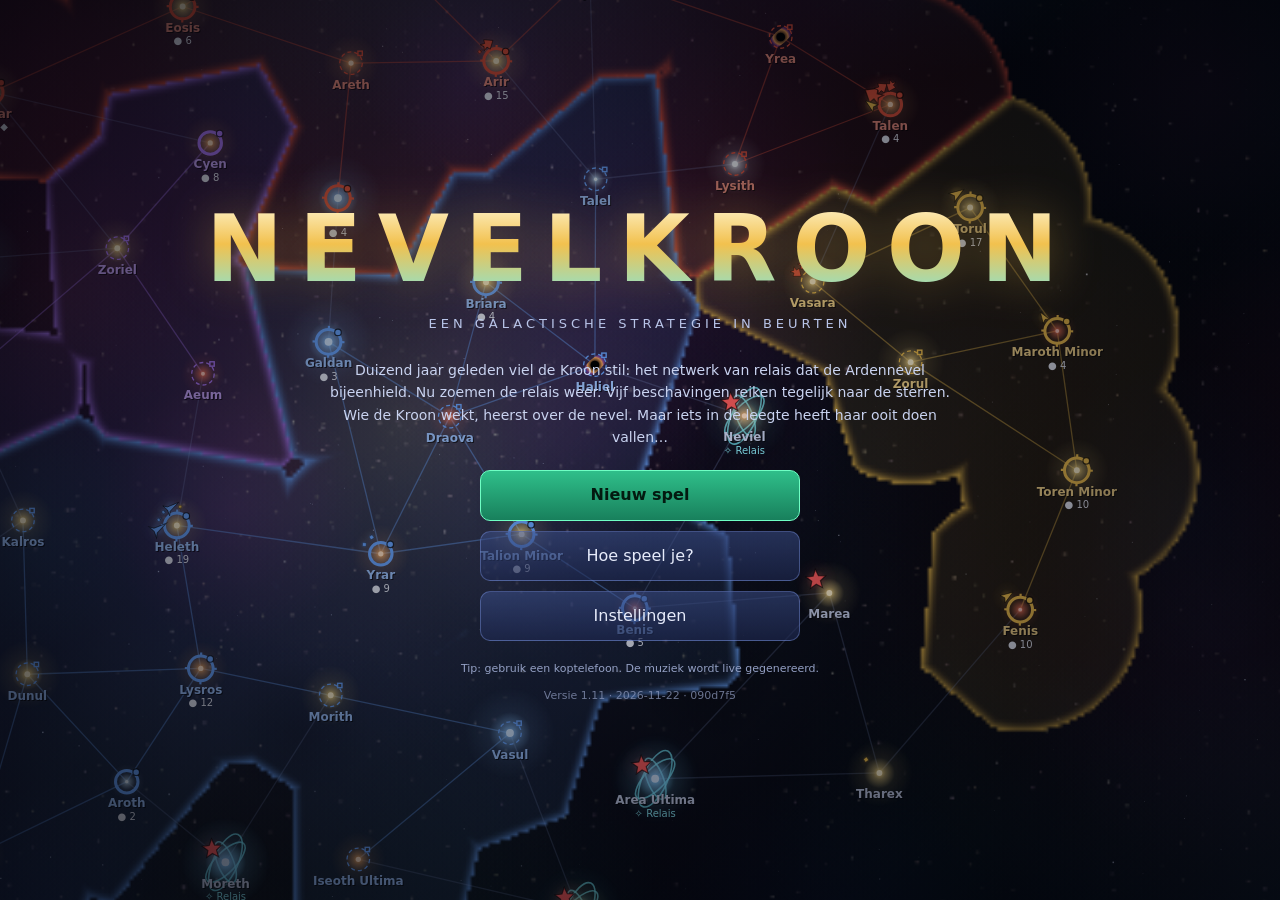
==== commit be562cfb: "Meldingen blijven staan tot wegtikken/wegvegen; beter logboek - Beurtmeldingen blijven staan; tik = " ====
--- a/index.html
+++ b/index.html
@@ -115,7 +115,7 @@
 #leftBtns { position: fixed; left: 12px; bottom: calc(16px + var(--safe-b)); z-index: 9; display: flex; flex-direction: column; gap: 8px; }
 
 /* ---------- Toasts ---------- */
-#toasts { position: fixed; left: 12px; top: calc(66px + var(--safe-t)); z-index: 45; display: flex; flex-direction: column; gap: 6px; max-width: min(420px, 70vw); pointer-events: none; }
+#toasts { position: fixed; left: 12px; top: calc(66px + var(--safe-t)); z-index: 12; display: flex; flex-direction: column; gap: 6px; max-width: min(420px, 70vw); pointer-events: none; }
 .toast { background: var(--bg); border: 1px solid var(--line2); border-left: 4px solid var(--mint); border-radius: 10px; padding: 7px 11px; font-size: 13px;
   animation: tin .3s ease-out; box-shadow: 0 6px 20px rgba(0,0,0,0.45); pointer-events: auto; cursor: pointer; }
 .toast.war, .toast.combat { border-left-color: var(--red); }
@@ -123,6 +123,12 @@
 .toast.big { border-left-color: var(--gold); }
 .toast.tech { border-left-color: var(--R); }
 .toast.err { border-left-color: var(--red); background: rgba(60, 10, 10, 0.92); }
+.note { display: flex; gap: 8px; align-items: flex-start; touch-action: pan-y; user-select: none; }
+.note .nx { opacity: .45; font-size: 12px; padding: 0 2px; }
+.note:hover .nx { opacity: .9; }
+.noteBar { display: flex; gap: 8px; align-items: center; font-size: 12px; color: var(--dim); pointer-events: auto; }
+#flash { position: fixed; left: 50%; transform: translateX(-50%); top: calc(64px + var(--safe-t)); z-index: 46; display: flex; flex-direction: column; gap: 6px; align-items: center; pointer-events: none; width: min(420px, 90vw); }
+#flash .toast { text-align: center; }
 @keyframes tin { from { opacity: 0; transform: translateX(-20px); } to { opacity: 1; transform: none; } }
 
 /* ---------- Modal ---------- */
@@ -190,6 +196,8 @@
   #endturn { width: 80px; height: 80px; }
   #chips { right: 104px; }
   #toasts { top: calc(108px + var(--safe-t)); max-width: 86vw; }
+  #flash { top: auto; bottom: calc(118px + var(--safe-b)); }
+  body.panel-open #flash { bottom: calc(50vh + 12px); }
   .mbox { padding: 14px; border-radius: 14px; }
   .cards { grid-template-columns: 1fr; }
   .setup .cards { grid-template-columns: 1fr 1fr; }
@@ -212,11 +220,12 @@
   </div>
 </div>
 <div id="toasts"></div>
+<div id="flash"></div>
 <div id="title"></div>
 <div id="modal" class="hidden"></div>
 <script>
 'use strict';
-const GAME_VERSION = '1.10 · 2026-11-22 · 105e8fd';
+const GAME_VERSION = '1.11 · 2026-11-22 · 090d7f5';
 // ===================== NEVELKROON — statische speldata =====================
 
 const RES_KEYS = ['E', 'M', 'R', 'I'];
@@ -3212,7 +3221,7 @@
 
 const SAVE_KEY = 'nevelkroon_save_v1';
 const SET_KEY = 'nevelkroon_settings_v1';
-const UI = { G: null, demo: null, me: 0, selSys: null, selFleet: null, busy: false, logIdx: 0, tab: 'overzicht', settings: { music: 0.55, sfx: 0.75, autosave: true }, setup: null, idleCycle: 0, buildCycle: 0 };
+const UI = { notes: [], noteSeq: 0, G: null, demo: null, me: 0, selSys: null, selFleet: null, busy: false, logIdx: 0, tab: 'overzicht', settings: { music: 0.55, sfx: 0.75, autosave: true }, setup: null, idleCycle: 0, buildCycle: 0 };
 const $ = (s) => document.querySelector(s);
 const esc = (s) => String(s).replace(/[&<>"']/g, c => ({ '&': '&amp;', '<': '&lt;', '>': '&gt;', '"': '&quot;', "'": '&#39;' }[c]));
 const fmt = (n) => { const a = Math.abs(n); return (a >= 10000 ? (n / 1000).toFixed(1) + 'k' : a >= 100 ? Math.round(n).toString() : (Math.round(n * 10) / 10).toString()); };
@@ -3258,6 +3267,7 @@
   }
   R.viewer = -1; R.selSys = R.selFleet = null; R.terrKey = '';
   $('#hud').classList.add('hidden');
+  UI.notes = []; renderNotes();
   const hasSave = !!load(SAVE_KEY);
   $('#title').classList.remove('hidden');
   $('#title').innerHTML = `
@@ -3324,6 +3334,7 @@
   R.viewer = UI.me; R.terrKey = ''; R.bgFor = null; R.fx = []; R.anim = null;
   UI.selSys = UI.selFleet = null;
   UI.logIdx = G.log.length;
+  UI.notes = []; UI.logSeenIdx = G.log.length; renderNotes();
   $('#title').classList.add('hidden');
   $('#hud').classList.remove('hidden');
   const cap = G.systems[G.empires[UI.me].capital];
@@ -3581,9 +3592,11 @@
     case 'trade': act(() => { marketTrade(G, UI.me, d.from, +d.amt); AudioFX.sfx('click'); showEmpire('markt'); }); break;
     case 'kroon': confirmBox('De Kroon wekken? Alle andere rijken zullen je de oorlog verklaren.', () => act(() => { startKroon(G, UI.me); AudioFX.sfx('crisis'); closeModal(); })); break;
     case 'log': showLog(); break;
+    case 'logFilter': showLog(d.f); break;
     case 'menu': showMenu(); break;
-    case 'choice': { const r = act(() => resolvePending(G, +d.idx, +d.ch)); closeModal(); if (r) toast(r, 'event'); if (G.pending.length) setTimeout(showPending, 200); break; }
+    case 'choice': { const ev = G.pending[+d.idx]; const r = act(() => resolvePending(G, +d.idx, +d.ch)); closeModal(); if (r) note(r, 'event', ev && ev.sys); if (G.pending.length) setTimeout(showPending, 200); break; }
     case 'focuscap': focusCapital(); break;
+    case 'clearNotes': UI.notes = []; renderNotes(); break;
     case 'zoomin': zoomAt(R.W / 2, R.H / 2, R.cam.z * 1.3); break;
     case 'zoomout': zoomAt(R.W / 2, R.H / 2, R.cam.z / 1.3); break;
     case 'cycleIdle': cycleIdle(); break;
@@ -4090,11 +4103,32 @@
   g.fillStyle = '#94a0c4'; g.fillText('beurt ' + n, W - 60, H - 8);
 }
 
-function showLog() {
+const LOG_FILTERS = [
+  ['alles', 'Alles', null],
+  ['oorlog', 'Oorlog', ['war', 'combat', 'peace', 'crisis']],
+  ['onderzoek', 'Onderzoek', ['tech']],
+  ['bouw', 'Bouw', ['build', 'colony']],
+  ['gebeurtenis', 'Gebeurtenissen', ['event', 'loot', 'contact', 'big', 'info']],
+];
+function showLog(filter) {
   const G = UI.G;
-  const lines = G.log.filter(l => l.emp === UI.me || l.emp === -1).slice(-150).reverse();
+  UI.logFilter = filter || UI.logFilter || 'alles';
+  const F = LOG_FILTERS.find(f => f[0] === UI.logFilter);
+  const seen = UI.logSeenIdx || 0;
+  const all = G.log.map((l, i) => ({ ...l, i })).filter(l => l.emp === UI.me || l.emp === -1);
+  const lines = all.filter(l => !F[2] || F[2].includes(l.type)).slice(-300).reverse();
+  let html = '', lastTurn = null;
+  for (const l of lines) {
+    if (l.turn !== lastTurn) { html += `<h4 style="margin-top:10px">Beurt ${l.turn}</h4>`; lastTurn = l.turn; }
+    const link = l.sys != null && G.empires[UI.me].known[l.sys];
+    html += `<div class="logline ${l.type}" ${link ? `data-act="selsys" data-id="${l.sys}"` : ''}>${l.i >= seen ? '<span class="tag" style="color:var(--gold);border-color:var(--gold);margin-right:6px">nieuw</span>' : ''}${esc(l.text)}${link ? ' <span class="dim tiny">→</span>' : ''}</div>`;
+  }
   openModal(`<div class="mhead"><h2>☰ Logboek</h2><button class="btn small close" data-act="closeModal">✕</button></div>
-    ${lines.map(l => `<div class="logline" ${l.sys != null && G.empires[UI.me].known[l.sys] ? `data-act="selsys" data-id="${l.sys}"` : ''}><span class="t">B${l.turn}</span>${esc(l.text)}</div>`).join('') || '<p class="dim">Nog niets gebeurd.</p>'}`);
+    <div class="tabs">${LOG_FILTERS.map(([k, n, types]) => `<button class="btn small ${UI.logFilter === k ? 'on' : ''}" data-act="logFilter" data-f="${k}">${n} <span class="dim tiny">${types ? all.filter(l => types.includes(l.type)).length : all.length}</span></button>`).join('')}</div>
+    <div class="tiny dim">Tik op een regel met → om naar dat stelsel te gaan.</div>
+    ${html || '<p class="dim">Nog niets in deze categorie.</p>'}`);
+  UI.logSeenIdx = G.log.length;
+  renderNotes();
 }
 function showMenu() {
   openModal(`<div class="mhead"><h2>Menu</h2><button class="btn small close" data-act="closeModal">✕</button></div>
@@ -4198,14 +4232,14 @@
   UI.busy = false;
   const fresh = G.log.slice(prevLog).filter(l => l.emp === UI.me || l.emp === -1);
   const types = new Set(fresh.map(l => l.type));
-  let shown = 0;
-  const maxT = window.innerWidth <= 760 ? 3 : 6;
   const prio = (l) => ({ big: 0, crisis: 0, war: 1, combat: 1, peace: 2, colony: 2, tech: 3, event: 3, loot: 3, contact: 3 }[l.type] ?? 5);
-  for (const l of fresh.slice().sort((a, b) => prio(a) - prio(b))) { if (shown++ < maxT) toast(l.text, l.type, l.sys); }
+  for (const l of fresh.slice().sort((a, b) => prio(b) - prio(a))) note(l.text, l.type, l.sys); // unshift: highest priority ends on top
   const intruders = G.fleets.filter(f => f.emp !== UI.me && (f.emp !== -1 || f.raider) && G.systems[f.sys].owner === UI.me && hostile(G, f.emp, UI.me) && fleetArmed(G, f));
   if (intruders.length) {
     const s0 = G.systems[intruders[0].sys];
-    toast('⚠ Vijandelijke vloot in ' + s0.name + (intruders.length > 1 ? ' en ' + (intruders.length - 1) + ' andere stelsel(s)' : '') + '!', 'war', s0.id);
+    const msg = '⚠ Vijandelijke vloot in ' + s0.name + (intruders.length > 1 ? ' en ' + (intruders.length - 1) + ' andere stelsel(s)' : '') + '!';
+    log(G, UI.me, msg, 'war', s0.id);
+    note(msg, 'war', s0.id);
     AudioFX.sfx('alert');
   }
   if (types.has('crisis')) AudioFX.sfx('crisis');
@@ -4237,15 +4271,57 @@
   drawScoreChart($('#scoreChart'));
 }
 
-// ---------- Toasts ----------
-function toast(text, type, sys) {
+// ---------- Toasts (transient) and notifications (stay until dismissed) ----------
+/** Short-lived feedback (errors, confirmations). Fades by itself. */
+function toast(text, type) {
   const t = document.createElement('div');
   t.className = 'toast ' + (type || '');
   t.textContent = text;
-  if (sys != null && UI.G) t.addEventListener('click', () => { selectSystem(sys); focusSys(sys); });
-  $('#toasts').appendChild(t);
-  setTimeout(() => { t.style.transition = 'opacity .5s'; t.style.opacity = '0'; setTimeout(() => t.remove(), 500); }, type === 'err' ? 2600 : 5200);
-  while ($('#toasts').children.length > 7) $('#toasts').firstChild.remove();
+  $('#flash').appendChild(t);
+  setTimeout(() => { t.style.transition = 'opacity .5s'; t.style.opacity = '0'; setTimeout(() => t.remove(), 500); }, type === 'err' ? 2800 : 2400);
+  while ($('#flash').children.length > 3) $('#flash').firstChild.remove();
+}
+/** Turn notification: stays until tapped or swiped away. */
+function note(text, type, sys) {
+  UI.notes.unshift({ id: ++UI.noteSeq, text, type: type || 'info', sys: sys == null ? null : sys });
+  if (UI.notes.length > 60) UI.notes.length = 60;
+  renderNotes();
+}
+function unreadCount() { const G = UI.G; if (!G) return 0; let n = 0; for (let i = UI.logSeenIdx || 0; i < G.log.length; i++) if (G.log[i].emp === UI.me || G.log[i].emp === -1) n++; return n; }
+function dismissNote(id) { UI.notes = UI.notes.filter(n => n.id !== id); renderNotes(); }
+function renderNotes() {
+  const box = $('#toasts');
+  const max = window.innerWidth <= 760 ? 3 : 6;
+  const shown = UI.notes.slice(0, max);
+  const rest = UI.notes.length - shown.length;
+  box.innerHTML = shown.map(n => `<div class="toast note ${n.type}" data-note="${n.id}"><span class="grow">${esc(n.text)}</span><span class="nx" aria-label="Wegdoen">✕</span></div>`).join('')
+    + (UI.G ? `<div class="noteBar">${rest > 0 ? `<span>+${rest} meer</span>` : ''}<button class="btn small" data-act="log">☰ Logboek${unreadCount() ? ' (' + unreadCount() + ' nieuw)' : ''}</button>${UI.notes.length > 1 ? '<button class="btn small" data-act="clearNotes">Alles wissen</button>' : ''}</div>` : '');
+  for (const el of box.querySelectorAll('.note')) bindNote(el);
+}
+function bindNote(el) {
+  const id = +el.dataset.note;
+  let x0 = null, y0 = 0, dx = 0;
+  el.addEventListener('pointerdown', (e) => { x0 = e.clientX; y0 = e.clientY; dx = 0; el.setPointerCapture(e.pointerId); el.style.transition = 'none'; });
+  el.addEventListener('pointermove', (e) => {
+    if (x0 == null) return;
+    dx = e.clientX - x0;
+    if (Math.abs(dx) > Math.abs(e.clientY - y0)) { el.style.transform = `translateX(${dx}px)`; el.style.opacity = String(Math.max(0.2, 1 - Math.abs(dx) / 220)); }
+  });
+  const end = (e) => {
+    if (x0 == null) return;
+    const moved = Math.abs(dx);
+    x0 = null;
+    el.style.transition = 'transform .2s, opacity .2s';
+    if (moved > 70) { el.style.transform = `translateX(${dx > 0 ? 420 : -420}px)`; el.style.opacity = '0'; setTimeout(() => dismissNote(id), 180); return; }
+    el.style.transform = ''; el.style.opacity = '';
+    if (moved < 8 && e.type === 'pointerup') {
+      const n = UI.notes.find(x => x.id === id);
+      dismissNote(id);
+      if (n && n.sys != null && UI.G && !e.target.classList.contains('nx')) { selectSystem(n.sys); focusSys(n.sys); }
+    }
+  };
+  el.addEventListener('pointerup', end);
+  el.addEventListener('pointercancel', end);
 }
 
 window.addEventListener('load', boot);
